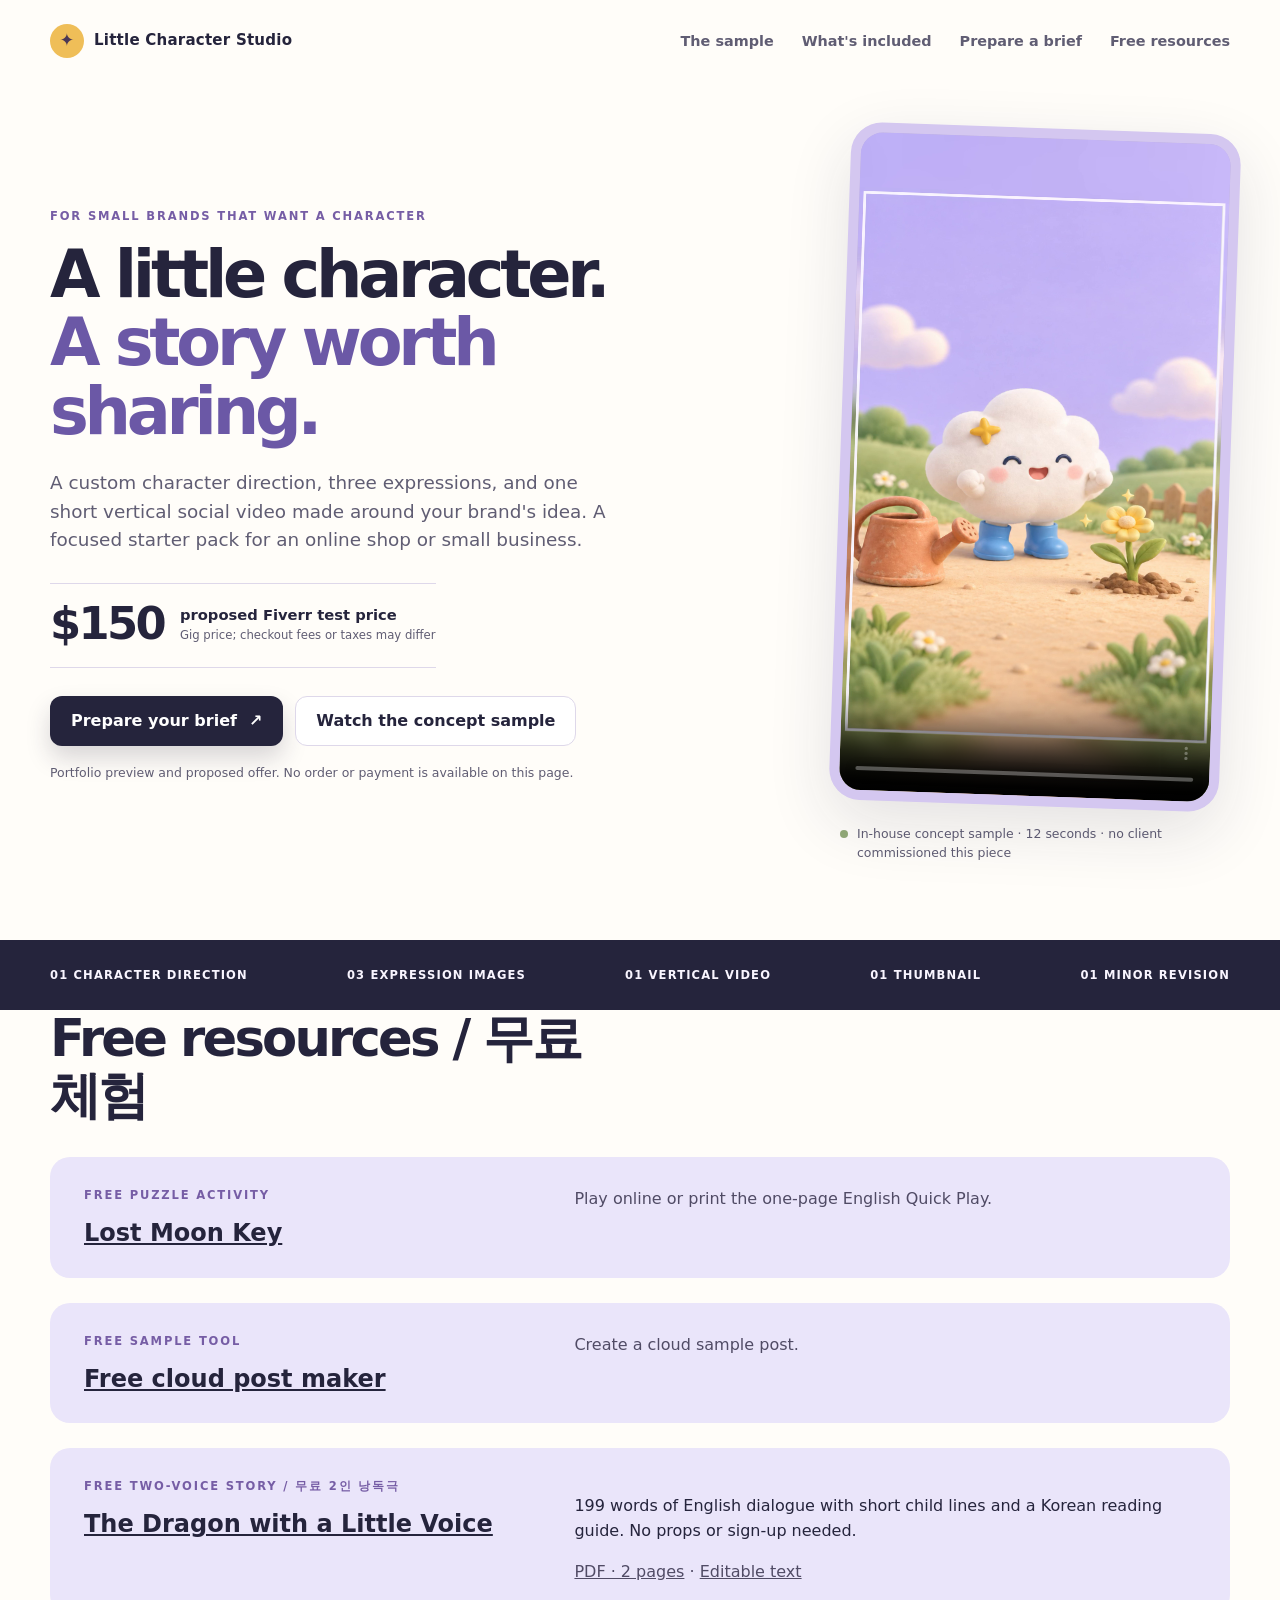
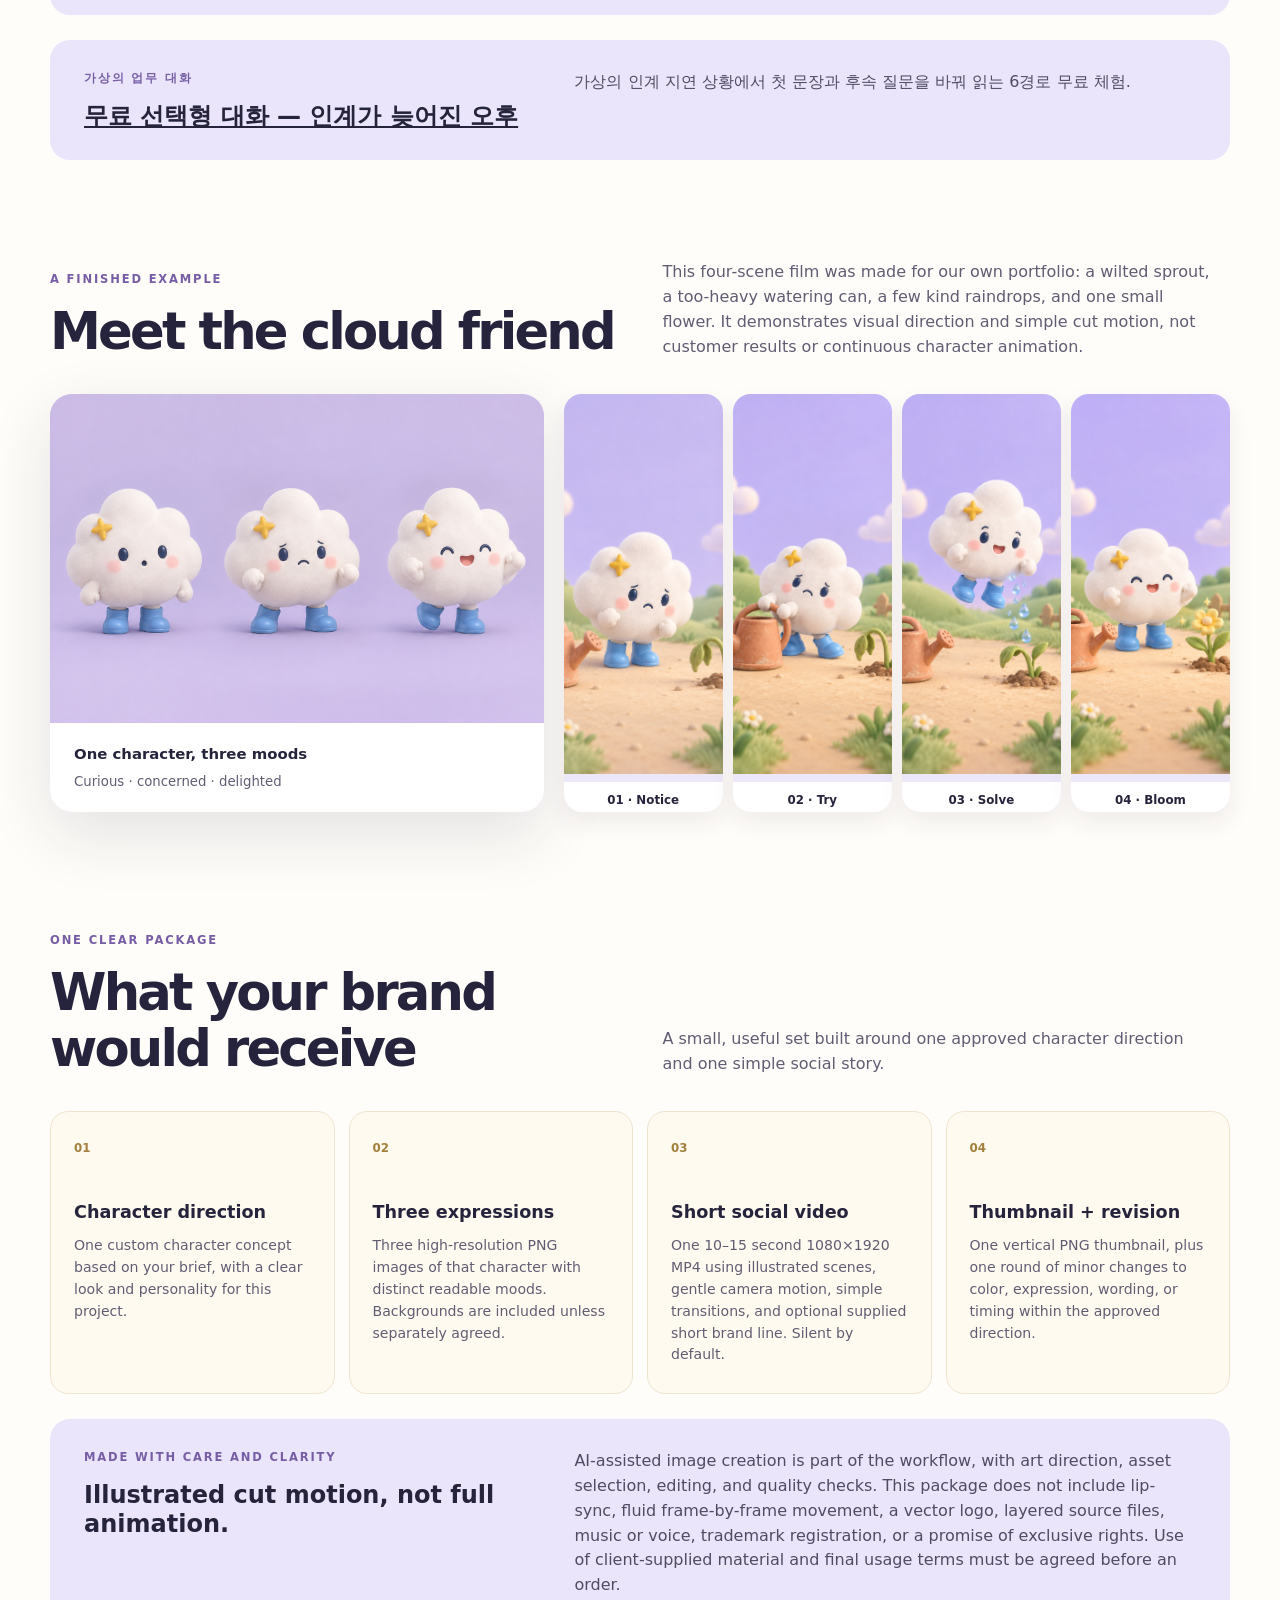
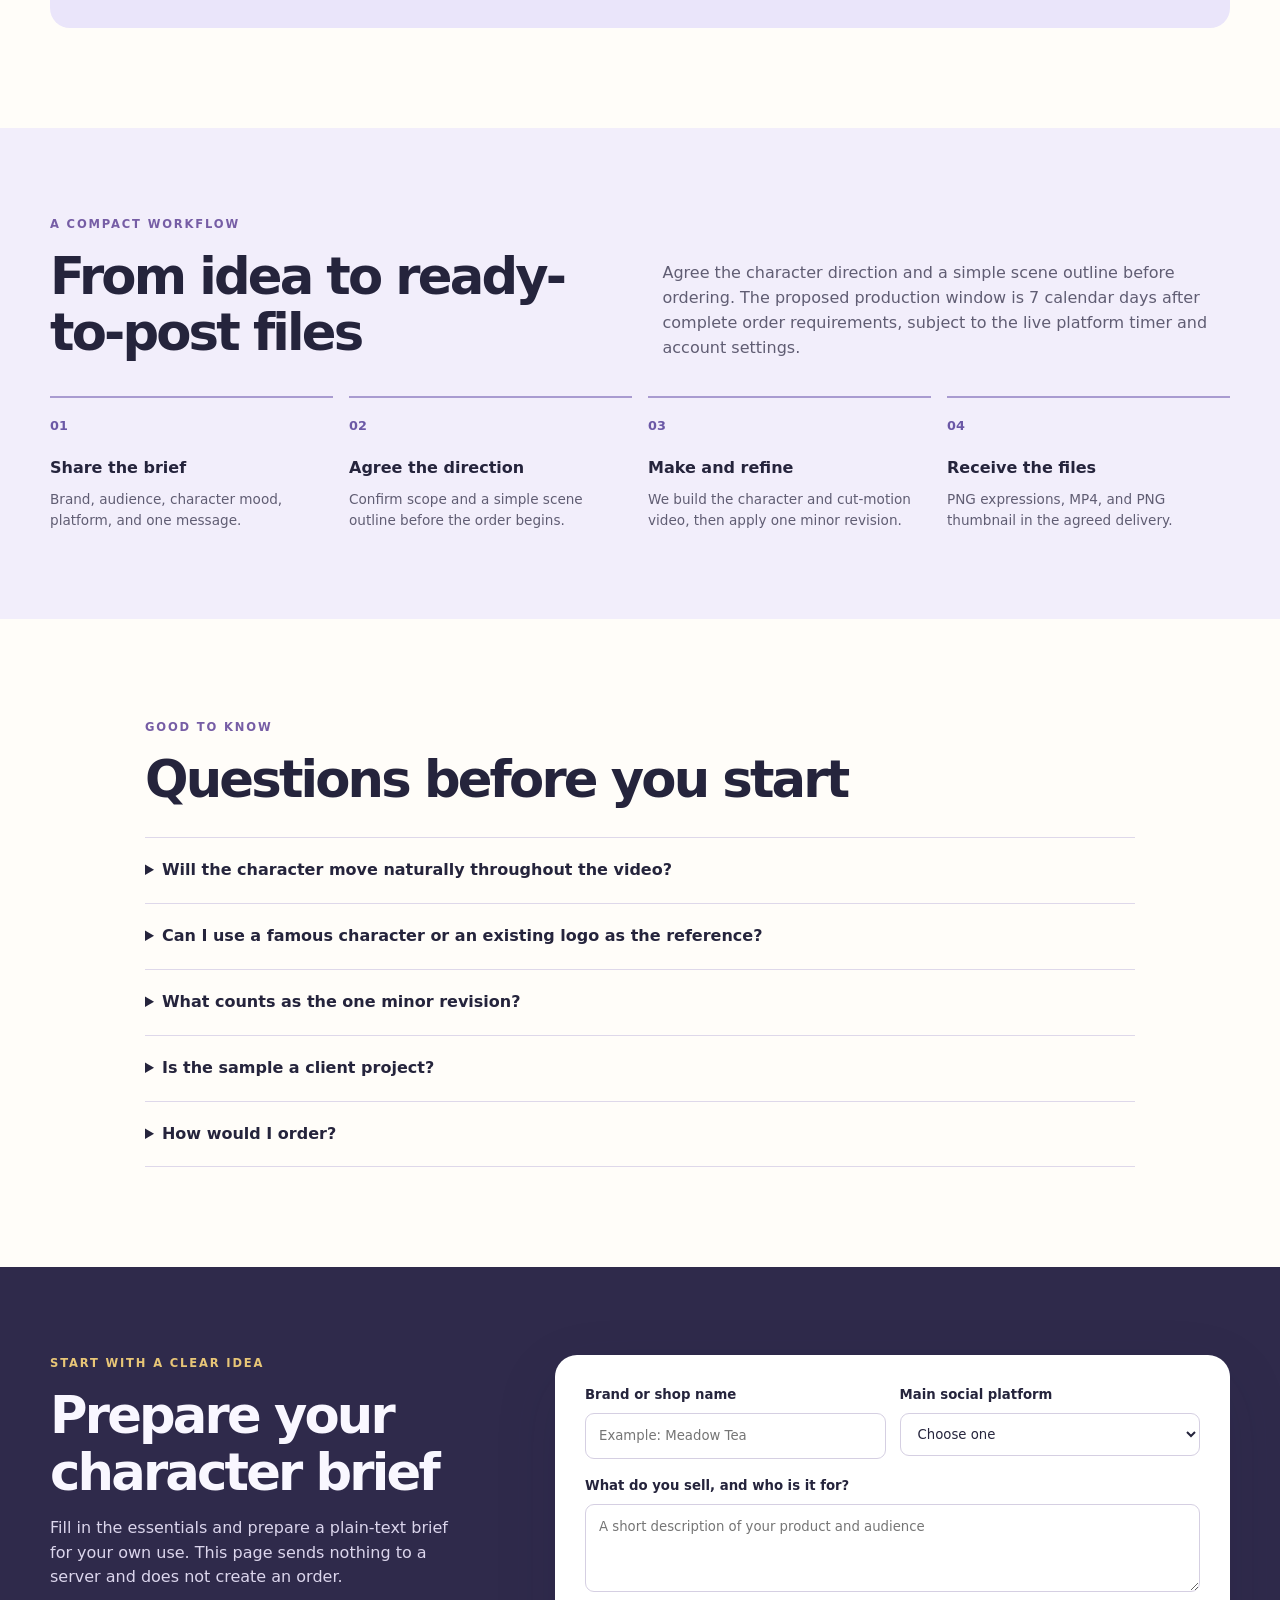
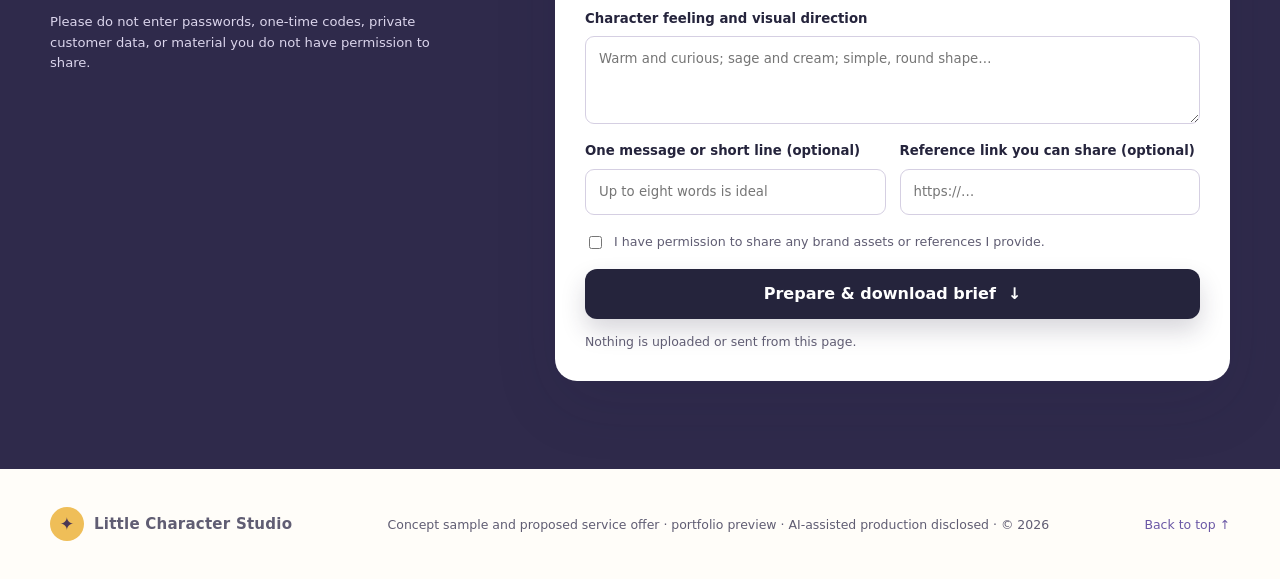
==== index.html @ 72f33f61 "Add web reading view for original two-voice story" ====
<!doctype html>
<html lang="en">
<head>
  <meta charset="utf-8">
  <meta name="viewport" content="width=device-width, initial-scale=1">
  <meta name="description" content="An in-house character concept sample and proposed short social video starter pack for small brands.">
  <title>Character Social Starter · Concept Sample & Portfolio</title>
  <link rel="stylesheet" href="styles.css?v=20260930a">
  <script src="app.js" defer></script>
</head>
<body>
  <header class="site-header">
    <a class="wordmark" href="#top" aria-label="Character Social Starter, back to top"><span class="mark" aria-hidden="true">✦</span> Little Character Studio</a>
    <nav aria-label="Main navigation"><a href="#sample">The sample</a><a href="#package">What's included</a><a href="#brief">Prepare a brief</a><a href="#free-resources">Free resources</a></nav>
  </header>

  <main id="top">
    <section class="hero section-shell" aria-labelledby="hero-title">
      <div class="hero-copy">
        <p class="eyebrow">For small brands that want a character</p>
        <h1 id="hero-title">A little character.<br><em>A story worth sharing.</em></h1>
        <p class="lede">A custom character direction, three expressions, and one short vertical social video made around your brand's idea. A focused starter pack for an online shop or small business.</p>
        <div class="price-line"><span class="price">$150</span><span>proposed Fiverr test price<br><small>Gig price; checkout fees or taxes may differ</small></span></div>
        <div class="hero-actions"><a class="button primary" href="#brief">Prepare your brief <span aria-hidden="true">↗</span></a><a class="button quiet" href="#sample">Watch the concept sample</a></div>
        <p class="draft-note">Portfolio preview and proposed offer. No order or payment is available on this page.</p>
      </div>
      <div class="hero-media">
        <div class="video-frame"><video src="assets/sample.mp4" poster="assets/thumbnail.png" autoplay muted loop playsinline controls aria-label="Twelve-second in-house cloud character concept video"></video></div>
        <p class="media-caption"><span class="caption-dot" aria-hidden="true"></span> In-house concept sample · 12 seconds · no client commissioned this piece</p>
      </div>
    </section>

    <section class="ribbon" aria-label="Service snapshot"><div class="section-shell ribbon-inner"><span>01 character direction</span><span>03 expression images</span><span>01 vertical video</span><span>01 thumbnail</span><span>01 minor revision</span></div></section>

    <section id="free-resources" aria-labelledby="free-resources-title">
      <div class="section-shell"><div class="section-heading"><div><h2 id="free-resources-title">Free resources / 무료 체험</h2></div></div></div>
    <aside class="section-shell" aria-label="Free puzzle activity"><div class="scope-note"><div><p class="eyebrow">Free puzzle activity</p><h3><a href="/little-character-studio/lost-moon-key/">Lost Moon Key</a></h3></div><p>Play online or print the one-page English Quick Play.</p></div></aside>

    <aside class="section-shell" aria-label="Free cloud post maker"><div class="scope-note"><div><p class="eyebrow">Free sample tool</p><h3><a href="post-maker.html">Free cloud post maker</a></h3></div><p>Create a cloud sample post.</p></div></aside>

    <aside class="section-shell" aria-label="Free two-voice story"><div class="scope-note"><div><p class="eyebrow">Free two-voice story / 무료 2인 낭독극</p><h3><a href="two-voice-story/">The Dragon with a Little Voice</a></h3></div><div><p>199 words of English dialogue with short child lines and a Korean reading guide. No props or sign-up needed.</p><p><a href="two-voice-story/two-voice-story.pdf">PDF · 2 pages</a> · <a href="two-voice-story/story.txt">Editable text</a></p></div></div></aside>

    <aside class="section-shell" aria-label="무료 선택형 대화"><div class="scope-note"><div><p class="eyebrow">가상의 업무 대화</p><h3><a href="conversation-first-step/">무료 선택형 대화 — 인계가 늦어진 오후</a></h3></div><p>가상의 인계 지연 상황에서 첫 문장과 후속 질문을 바꿔 읽는 6경로 무료 체험.</p></div></aside>
    </section>

    <section class="section-shell story-section" id="sample" aria-labelledby="sample-title">
      <div class="section-heading"><div><p class="eyebrow">A finished example</p><h2 id="sample-title">Meet the cloud friend</h2></div><p>This four-scene film was made for our own portfolio: a wilted sprout, a too-heavy watering can, a few kind raindrops, and one small flower. It demonstrates visual direction and simple cut motion, not customer results or continuous character animation.</p></div>
      <div class="sample-grid">
        <div class="model-card"><img src="assets/character-reference.png" alt="Three views of the same cloud friend showing curious, worried, and delighted expressions"><div><strong>One character, three moods</strong><span>Curious · concerned · delighted</span></div></div>
        <div class="sequence"><figure><img src="assets/scene-01.png" alt="Cloud notices a wilted sprout"><figcaption>01 · Notice</figcaption></figure><figure><img src="assets/scene-02.png" alt="Cloud struggles to lift a heavy watering can"><figcaption>02 · Try</figcaption></figure><figure><img src="assets/scene-03.png" alt="Cloud lets raindrops fall onto the sprout"><figcaption>03 · Solve</figcaption></figure><figure><img src="assets/scene-04.png" alt="Cloud celebrates a new yellow flower"><figcaption>04 · Bloom</figcaption></figure></div>
      </div>
    </section>

    <section class="section-shell package-section" id="package" aria-labelledby="package-title">
      <div class="section-heading"><div><p class="eyebrow">One clear package</p><h2 id="package-title">What your brand would receive</h2></div><p>A small, useful set built around one approved character direction and one simple social story.</p></div>
      <div class="deliverables">
        <article><span class="item-no">01</span><h3>Character direction</h3><p>One custom character concept based on your brief, with a clear look and personality for this project.</p></article>
        <article><span class="item-no">02</span><h3>Three expressions</h3><p>Three high-resolution PNG images of that character with distinct readable moods. Backgrounds are included unless separately agreed.</p></article>
        <article><span class="item-no">03</span><h3>Short social video</h3><p>One 10–15 second 1080×1920 MP4 using illustrated scenes, gentle camera motion, simple transitions, and optional supplied short brand line. Silent by default.</p></article>
        <article><span class="item-no">04</span><h3>Thumbnail + revision</h3><p>One vertical PNG thumbnail, plus one round of minor changes to color, expression, wording, or timing within the approved direction.</p></article>
      </div>
      <div class="scope-note"><div><p class="eyebrow">Made with care and clarity</p><h3>Illustrated cut motion, not full animation.</h3></div><p>AI-assisted image creation is part of the workflow, with art direction, asset selection, editing, and quality checks. This package does not include lip-sync, fluid frame-by-frame movement, a vector logo, layered source files, music or voice, trademark registration, or a promise of exclusive rights. Use of client-supplied material and final usage terms must be agreed before an order.</p></div>
    </section>

    <section class="process-band"><div class="section-shell"><div class="section-heading"><div><p class="eyebrow">A compact workflow</p><h2>From idea to ready-to-post files</h2></div><p>Agree the character direction and a simple scene outline before ordering. The proposed production window is 7 calendar days after complete order requirements, subject to the live platform timer and account settings.</p></div><ol class="steps"><li><span>01</span><strong>Share the brief</strong><p>Brand, audience, character mood, platform, and one message.</p></li><li><span>02</span><strong>Agree the direction</strong><p>Confirm scope and a simple scene outline before the order begins.</p></li><li><span>03</span><strong>Make and refine</strong><p>We build the character and cut-motion video, then apply one minor revision.</p></li><li><span>04</span><strong>Receive the files</strong><p>PNG expressions, MP4, and PNG thumbnail in the agreed delivery.</p></li></ol></div></section>

    <section class="section-shell faq-section" aria-labelledby="faq-title"><p class="eyebrow">Good to know</p><h2 id="faq-title">Questions before you start</h2><div class="faq-list">
      <details><summary>Will the character move naturally throughout the video?</summary><p>No. This offer uses distinct illustrated scenes with subtle zoom, transitions, and small effects. The cloud sample shows the expected style of motion.</p></details>
      <details><summary>Can I use a famous character or an existing logo as the reference?</summary><p>Please share only material you have permission to use. A mood reference can guide tone, but this package does not copy an existing character or guarantee legal originality or trademark clearance.</p></details>
      <details><summary>What counts as the one minor revision?</summary><p>A modest color, expression, short supplied wording, or timing change within the approved character and scene direction. A new character, new concept, or added scenes needs a separate scope and price.</p></details>
      <details><summary>Is the sample a client project?</summary><p>No. The cloud friend is an in-house concept sample. There are no customer reviews, measured campaign results, or prior orders represented here.</p></details>
      <details><summary>How would I order?</summary><p>This portfolio has no checkout. Prepare a brief below for your own use. If a Fiverr Gig is later published and approved, the final listing, platform requirements, and order timer will govern.</p></details>
    </div></section>

    <section class="brief-band" id="brief" aria-labelledby="brief-title"><div class="section-shell brief-layout"><div><p class="eyebrow">Start with a clear idea</p><h2 id="brief-title">Prepare your character brief</h2><p>Fill in the essentials and prepare a plain-text brief for your own use. This page sends nothing to a server and does not create an order.</p><p class="privacy-note">Please do not enter passwords, one-time codes, private customer data, or material you do not have permission to share.</p></div><form id="brief-form"><div class="form-row"><label>Brand or shop name<input name="brand" autocomplete="organization" required maxlength="80" placeholder="Example: Meadow Tea"></label><label>Main social platform<select name="platform" required><option value="">Choose one</option><option>Instagram Reels</option><option>TikTok</option><option>YouTube Shorts</option><option>Other vertical platform</option></select></label></div><label>What do you sell, and who is it for?<textarea name="offer" required maxlength="500" rows="3" placeholder="A short description of your product and audience"></textarea></label><label>Character feeling and visual direction<textarea name="direction" required maxlength="500" rows="3" placeholder="Warm and curious; sage and cream; simple, round shape…"></textarea></label><div class="form-row"><label>One message or short line (optional)<input name="message" maxlength="80" placeholder="Up to eight words is ideal"></label><label>Reference link you can share (optional)<input name="reference" type="url" placeholder="https://…"></label></div><label class="check"><input name="rights" type="checkbox" required><span>I have permission to share any brand assets or references I provide.</span></label><button type="submit" class="button primary">Prepare &amp; download brief <span aria-hidden="true">↓</span></button><p id="form-status" role="status" aria-live="polite">Nothing is uploaded or sent from this page.</p><div id="brief-preview" hidden><label for="brief-text">Your brief is ready. You can also select and copy it here:</label><textarea id="brief-text" readonly rows="12"></textarea></div></form></div></section>
  </main>

  <footer class="section-shell"><div class="wordmark"><span class="mark" aria-hidden="true">✦</span> Little Character Studio</div><p>Concept sample and proposed service offer · portfolio preview · AI-assisted production disclosed · © 2026</p><a href="#top">Back to top ↑</a></footer>
</body>
</html>
---- styles.css ----
:root{--ink:#25243c;--muted:#605d73;--purple:#6b58a6;--lavender:#eae5fa;--cream:#fffaf0;--paper:#fffdf9;--gold:#efbe58;--line:#ded8ea;--shadow:0 22px 65px rgba(36,29,68,.12)}
*{box-sizing:border-box}html{scroll-behavior:smooth}body{margin:0;background:var(--paper);color:var(--ink);font-family:Inter,"Segoe UI",system-ui,sans-serif;line-height:1.55}img,video{max-width:100%}a{color:inherit}button,input,select,textarea{font:inherit}button{cursor:pointer}.section-shell{width:min(1180px,calc(100% - 48px));margin-inline:auto}.site-header{width:min(1180px,calc(100% - 48px));margin:auto;min-height:82px;display:flex;align-items:center;justify-content:space-between;gap:24px}.wordmark{display:inline-flex;align-items:center;gap:10px;font-size:.94rem;font-weight:800;letter-spacing:.015em;text-decoration:none;white-space:nowrap}.mark{display:inline-grid;place-items:center;width:34px;height:34px;background:var(--gold);border-radius:50%;font-size:1.1rem;color:#4a3755}.site-header nav{display:flex;gap:28px;align-items:center}.site-header nav a{text-decoration:none;color:var(--muted);font-weight:600;font-size:.9rem}.site-header nav a:hover,.site-header nav a:focus-visible{color:var(--purple);text-decoration:underline}.hero{display:grid;grid-template-columns:1.08fr .92fr;gap:clamp(28px,6vw,86px);align-items:center;padding-top:46px;padding-bottom:78px}.eyebrow{text-transform:uppercase;letter-spacing:.16em;color:#765da5;font-size:.72rem;font-weight:900;margin:0 0 14px}.hero h1{font-size:clamp(2.8rem,5.1vw,5.3rem);line-height:1.05;letter-spacing:-.065em;margin:0 0 24px;max-width:680px}.hero h1 em{font-style:normal;color:var(--purple)}.lede{font-size:1.15rem;color:var(--muted);max-width:570px;margin:0 0 28px}.price-line{display:flex;align-items:center;gap:16px;padding:18px 0 20px;border-block:1px solid var(--line);width:max-content;max-width:100%;font-size:.92rem;font-weight:700;line-height:1.3}.price{font-size:2.8rem;line-height:1;letter-spacing:-.06em;font-weight:850}.price-line small{font-size:.73rem;color:var(--muted);font-weight:500}.hero-actions{display:flex;flex-wrap:wrap;gap:12px;margin-top:28px}.button{display:inline-flex;align-items:center;justify-content:center;gap:12px;min-height:50px;padding:12px 20px;border-radius:12px;font-weight:800;text-decoration:none;border:1px solid transparent}.button.primary{background:var(--ink);color:white;box-shadow:0 12px 24px rgba(37,36,60,.18)}.button.primary:hover,.button.primary:focus-visible{background:#443b73}.button.quiet{border-color:var(--line);background:white;color:var(--ink)}.button.quiet:hover,.button.quiet:focus-visible{background:var(--lavender)}.draft-note{font-size:.78rem;color:var(--muted);margin:17px 0 0}.hero-media{min-width:0}.video-frame{width:min(100%,390px);margin-left:auto;padding:10px;border-radius:31px;background:#d4c7f0;box-shadow:var(--shadow);transform:rotate(2deg)}.video-frame video{display:block;width:100%;aspect-ratio:9/16;object-fit:contain;border-radius:22px;background:#bfb2df}.media-caption{width:min(100%,390px);margin:18px 0 0 auto;color:var(--muted);font-size:.78rem;display:flex;gap:9px;align-items:flex-start}.caption-dot{width:8px;height:8px;flex:none;border-radius:50%;background:#93aa78;margin-top:6px}.ribbon{background:var(--ink);color:#f9f5ff}.ribbon-inner{min-height:70px;display:flex;align-items:center;justify-content:space-between;gap:16px;flex-wrap:wrap}.ribbon-inner span{font-size:.72rem;font-weight:800;letter-spacing:.1em;text-transform:uppercase}.story-section,.package-section,.faq-section{padding-block:100px}.section-heading{display:grid;grid-template-columns:1fr 1fr;gap:45px;align-items:end;margin-bottom:34px}.section-heading h2,.faq-section h2,.brief-band h2{font-size:clamp(2rem,4vw,3.5rem);line-height:1.1;letter-spacing:-.055em;margin:0}.section-heading>p{color:var(--muted);font-size:1rem;max-width:550px;margin:0}.sample-grid{display:grid;grid-template-columns:1fr 1.35fr;gap:20px}.model-card{border-radius:22px;background:#e9e1f8;overflow:hidden;display:flex;flex-direction:column;box-shadow:var(--shadow)}.model-card img{width:100%;height:100%;min-height:270px;object-fit:contain}.model-card>div{padding:20px 24px;background:white;display:flex;justify-content:space-between;flex-wrap:wrap;gap:6px}.model-card strong{font-size:.93rem}.model-card span{color:var(--muted);font-size:.83rem}.sequence{display:grid;grid-template-columns:repeat(4,minmax(0,1fr));gap:10px}.sequence figure{margin:0;background:#ede7fa;border-radius:18px;overflow:hidden;box-shadow:0 10px 24px rgba(36,29,68,.08)}.sequence img{width:100%;height:calc(100% - 38px);min-height:265px;object-fit:cover}.sequence figcaption{height:38px;background:white;text-align:center;font-size:.74rem;font-weight:800;padding:9px 2px}.package-section{padding-top:20px}.deliverables{display:grid;grid-template-columns:repeat(4,minmax(0,1fr));gap:14px}.deliverables article{background:var(--cream);border:1px solid #eee4cf;border-radius:18px;padding:27px 23px;min-height:245px}.item-no{display:block;font-size:.74rem;font-weight:900;color:#a3803d;margin-bottom:42px}.deliverables h3{font-size:1.1rem;margin:0 0 9px}.deliverables p{color:var(--muted);font-size:.88rem;margin:0}.scope-note{display:grid;grid-template-columns:1fr 1.35fr;gap:30px;margin-top:25px;background:#eae5fa;border-radius:20px;padding:30px 34px}.scope-note h3{font-size:1.5rem;line-height:1.2;margin:0}.scope-note p:last-child{color:#504b65;margin:0}.process-band{background:#f2eefb;padding-block:88px}.steps{list-style:none;display:grid;grid-template-columns:repeat(4,1fr);gap:16px;padding:0;margin:36px 0 0}.steps li{border-top:2px solid #a99bd0;padding-top:18px}.steps li span{display:block;color:var(--purple);font-size:.8rem;font-weight:900;margin-bottom:20px}.steps li strong{display:block;font-size:1rem}.steps li p{color:var(--muted);font-size:.85rem;margin:8px 0 0}.faq-section{max-width:990px}.faq-list{border-top:1px solid var(--line);margin-top:30px}.faq-list details{border-bottom:1px solid var(--line);padding:20px 0}.faq-list summary{cursor:pointer;font-size:1rem;font-weight:750;padding-right:28px}.faq-list details p{max-width:780px;color:var(--muted);margin:12px 0 0}.brief-band{background:#2f2a4b;color:#f9f7ff;padding-block:88px}.brief-layout{display:grid;grid-template-columns:.8fr 1.2fr;gap:55px}.brief-layout>div>p:not(.eyebrow){color:#dbd5ec;max-width:420px}.brief-layout .eyebrow{color:#e8c677}.privacy-note{font-size:.82rem;margin-top:22px}.brief-layout form{background:white;color:var(--ink);padding:30px;border-radius:22px;box-shadow:var(--shadow)}.brief-layout label{display:block;font-size:.83rem;font-weight:750;margin-bottom:17px}.brief-layout input:not([type=checkbox]),.brief-layout select,.brief-layout textarea{display:block;margin-top:7px;width:100%;padding:12px 13px;border:1px solid #d5cfe2;border-radius:9px;background:#fff;color:var(--ink);font-weight:400;outline:0}.brief-layout input:focus-visible,.brief-layout select:focus-visible,.brief-layout textarea:focus-visible{border-color:var(--purple);box-shadow:0 0 0 3px #ded6f4}.form-row{display:grid;grid-template-columns:1fr 1fr;gap:14px}.brief-layout .check{display:flex;gap:9px;align-items:flex-start;font-size:.79rem;color:var(--muted);font-weight:500}.check input{margin-top:4px;accent-color:var(--purple)}.brief-layout form .button{width:100%;border:0}.brief-layout #form-status{font-size:.78rem;color:var(--muted);margin:13px 0 0}footer.section-shell{min-height:110px;display:flex;justify-content:space-between;align-items:center;gap:18px;font-size:.78rem;color:var(--muted)}footer a{color:var(--purple);text-decoration:none;white-space:nowrap}
@media(max-width:940px){.hero{grid-template-columns:1fr 0.85fr;gap:25px}.hero h1{font-size:clamp(2.8rem,5.8vw,4.4rem)}.ribbon-inner{justify-content:center;padding-block:18px}.sample-grid{grid-template-columns:1fr}.model-card img{height:320px}.deliverables{grid-template-columns:repeat(2,minmax(0,1fr))}.brief-layout{grid-template-columns:1fr 1.1fr;gap:24px}}
@media(max-width:680px){.section-shell,.site-header{width:min(100% - 32px,1180px)}.site-header{min-height:68px;align-items:flex-start;padding-top:16px;flex-direction:column;gap:8px;padding-bottom:13px}.site-header nav{gap:18px;flex-wrap:wrap}.site-header nav a{font-size:.76rem}.hero{grid-template-columns:1fr;padding-top:30px;padding-bottom:58px}.hero h1{font-size:clamp(2.7rem,11vw,4rem)}.lede{font-size:1rem}.hero-media{max-width:390px;margin:auto}.video-frame{transform:none}.ribbon-inner{justify-content:flex-start;column-gap:23px}.ribbon-inner span{font-size:.66rem}.story-section,.package-section,.faq-section{padding-block:65px}.package-section{padding-top:5px}.section-heading{grid-template-columns:1fr;gap:12px}.section-heading h2,.faq-section h2,.brief-band h2{font-size:2.25rem}.sequence{gap:6px}.sequence img{min-height:200px}.sequence figcaption{font-size:.65rem}.deliverables{gap:9px}.deliverables article{padding:20px 16px;min-height:230px}.item-no{margin-bottom:26px}.scope-note{grid-template-columns:1fr;padding:24px;gap:12px}.steps{grid-template-columns:repeat(2,1fr);row-gap:24px}.brief-layout{grid-template-columns:1fr}.brief-layout form{padding:20px}.form-row{grid-template-columns:1fr;gap:0}footer.section-shell{padding-block:24px;align-items:flex-start;flex-direction:column;gap:8px}}
@media(max-width:410px){.sequence{grid-template-columns:repeat(2,1fr)}.sequence img{height:210px;min-height:0}.deliverables{grid-template-columns:1fr}.deliverables article{min-height:0}.steps{grid-template-columns:1fr 1fr}}
.hero-copy{min-width:0}.price-line>span{min-width:0}.price{flex-shrink:0}
#brief-preview{margin-top:18px;padding-top:18px;border-top:1px solid var(--line)}#brief-preview[hidden]{display:none}#brief-preview label{margin-bottom:8px}#brief-text{font-family:ui-monospace,SFMono-Regular,Consolas,monospace;font-size:.75rem;line-height:1.45}
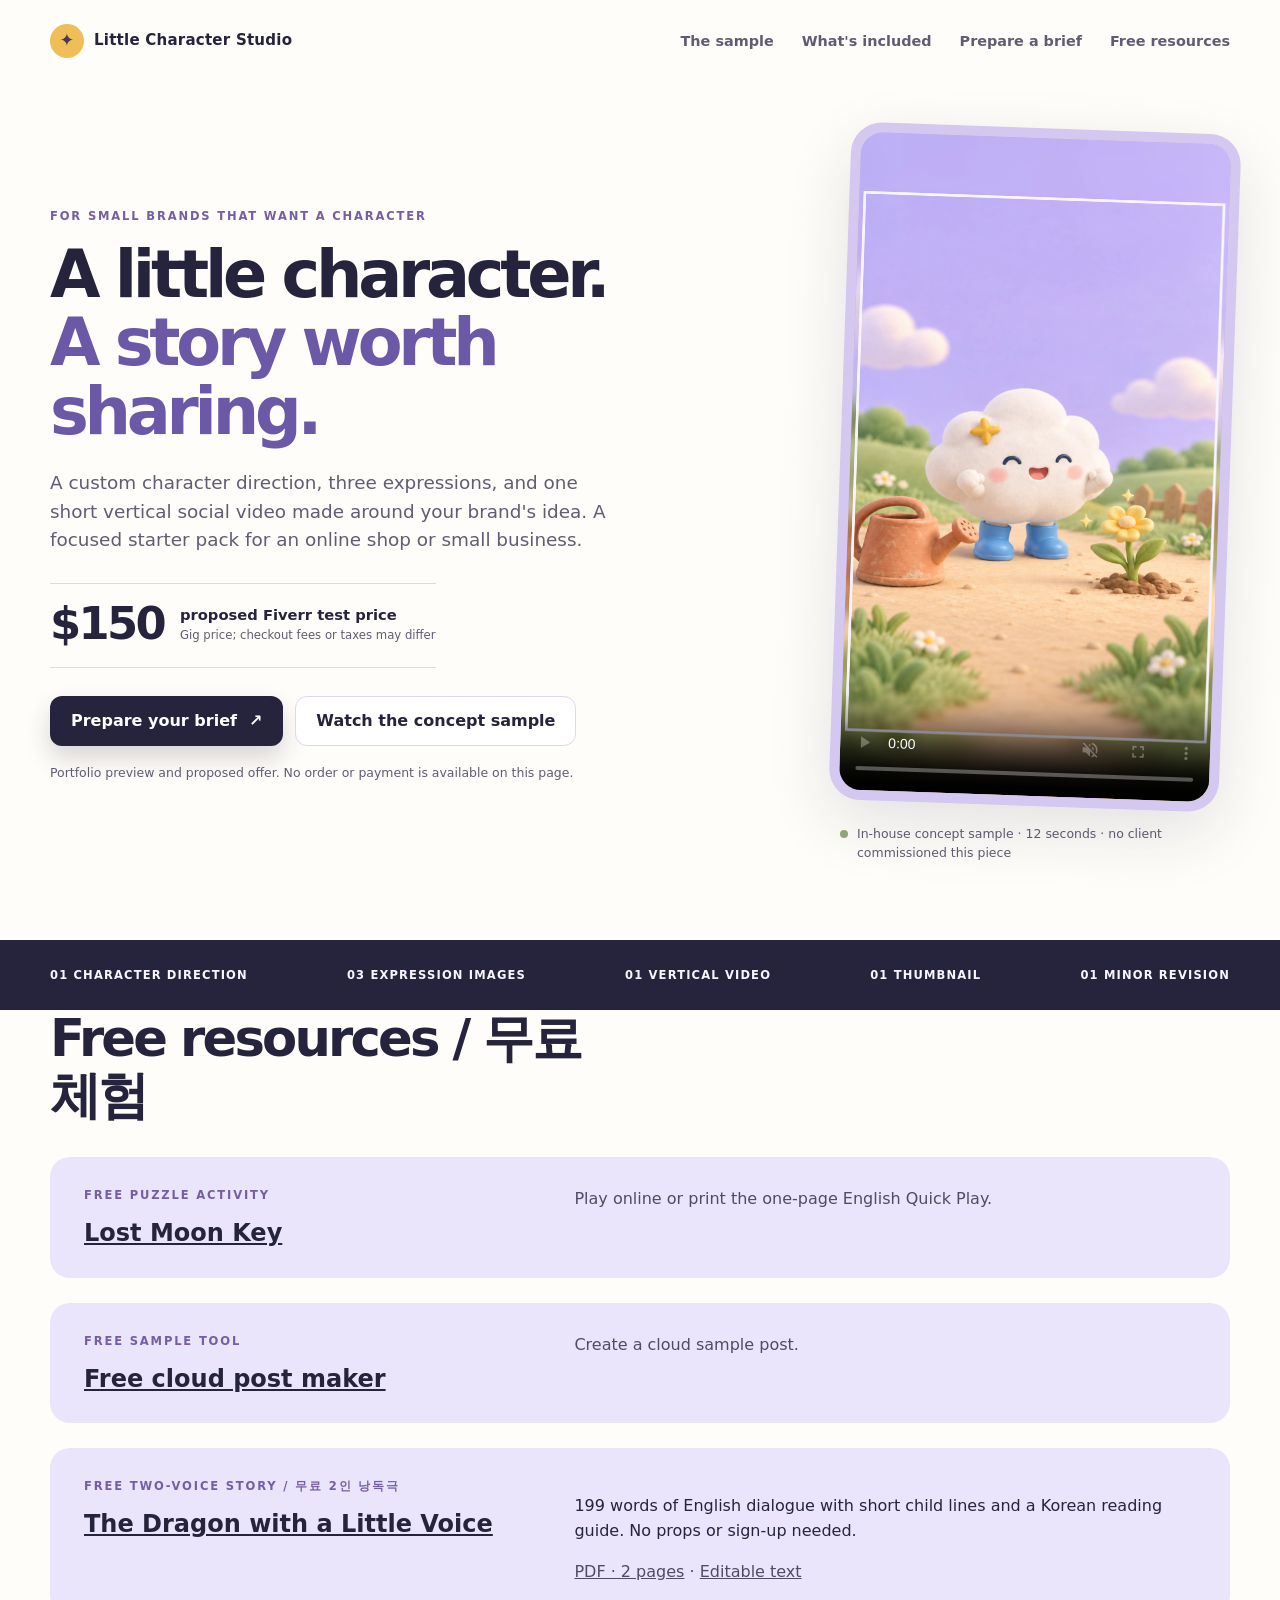
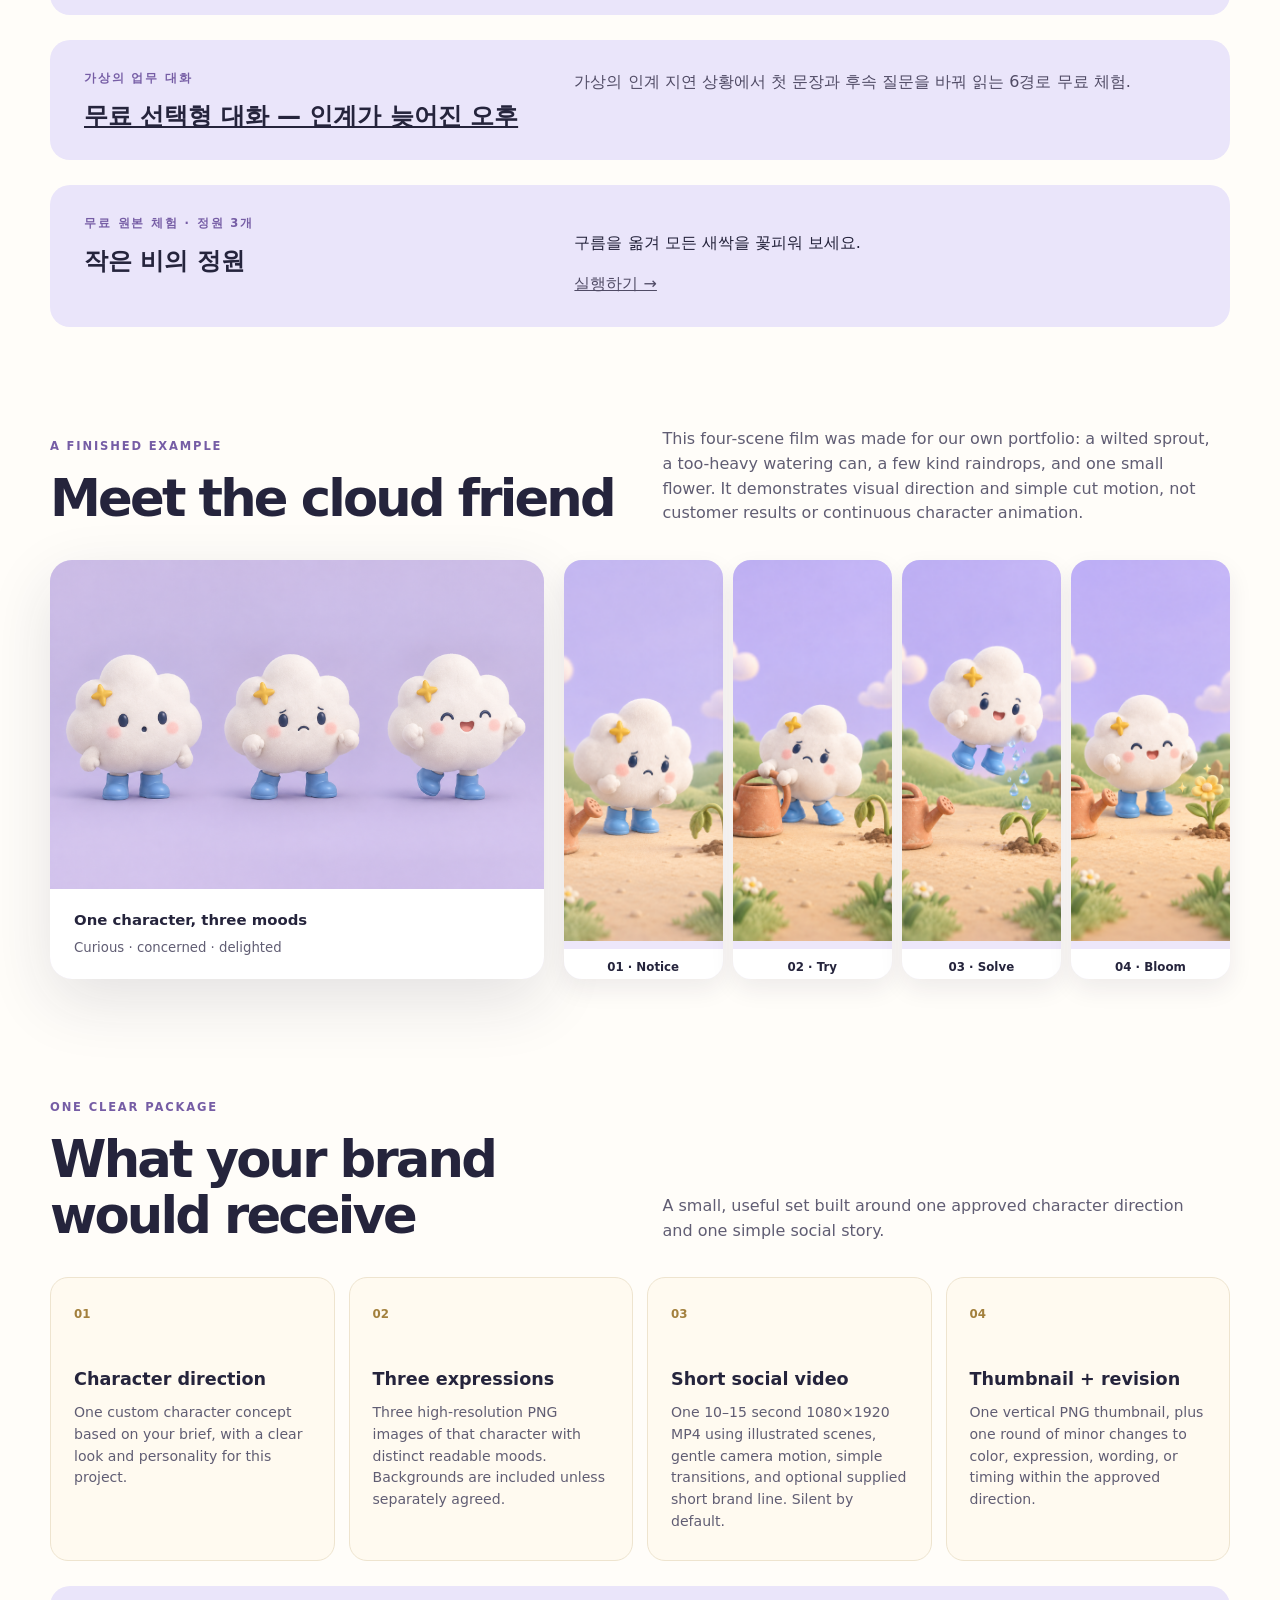
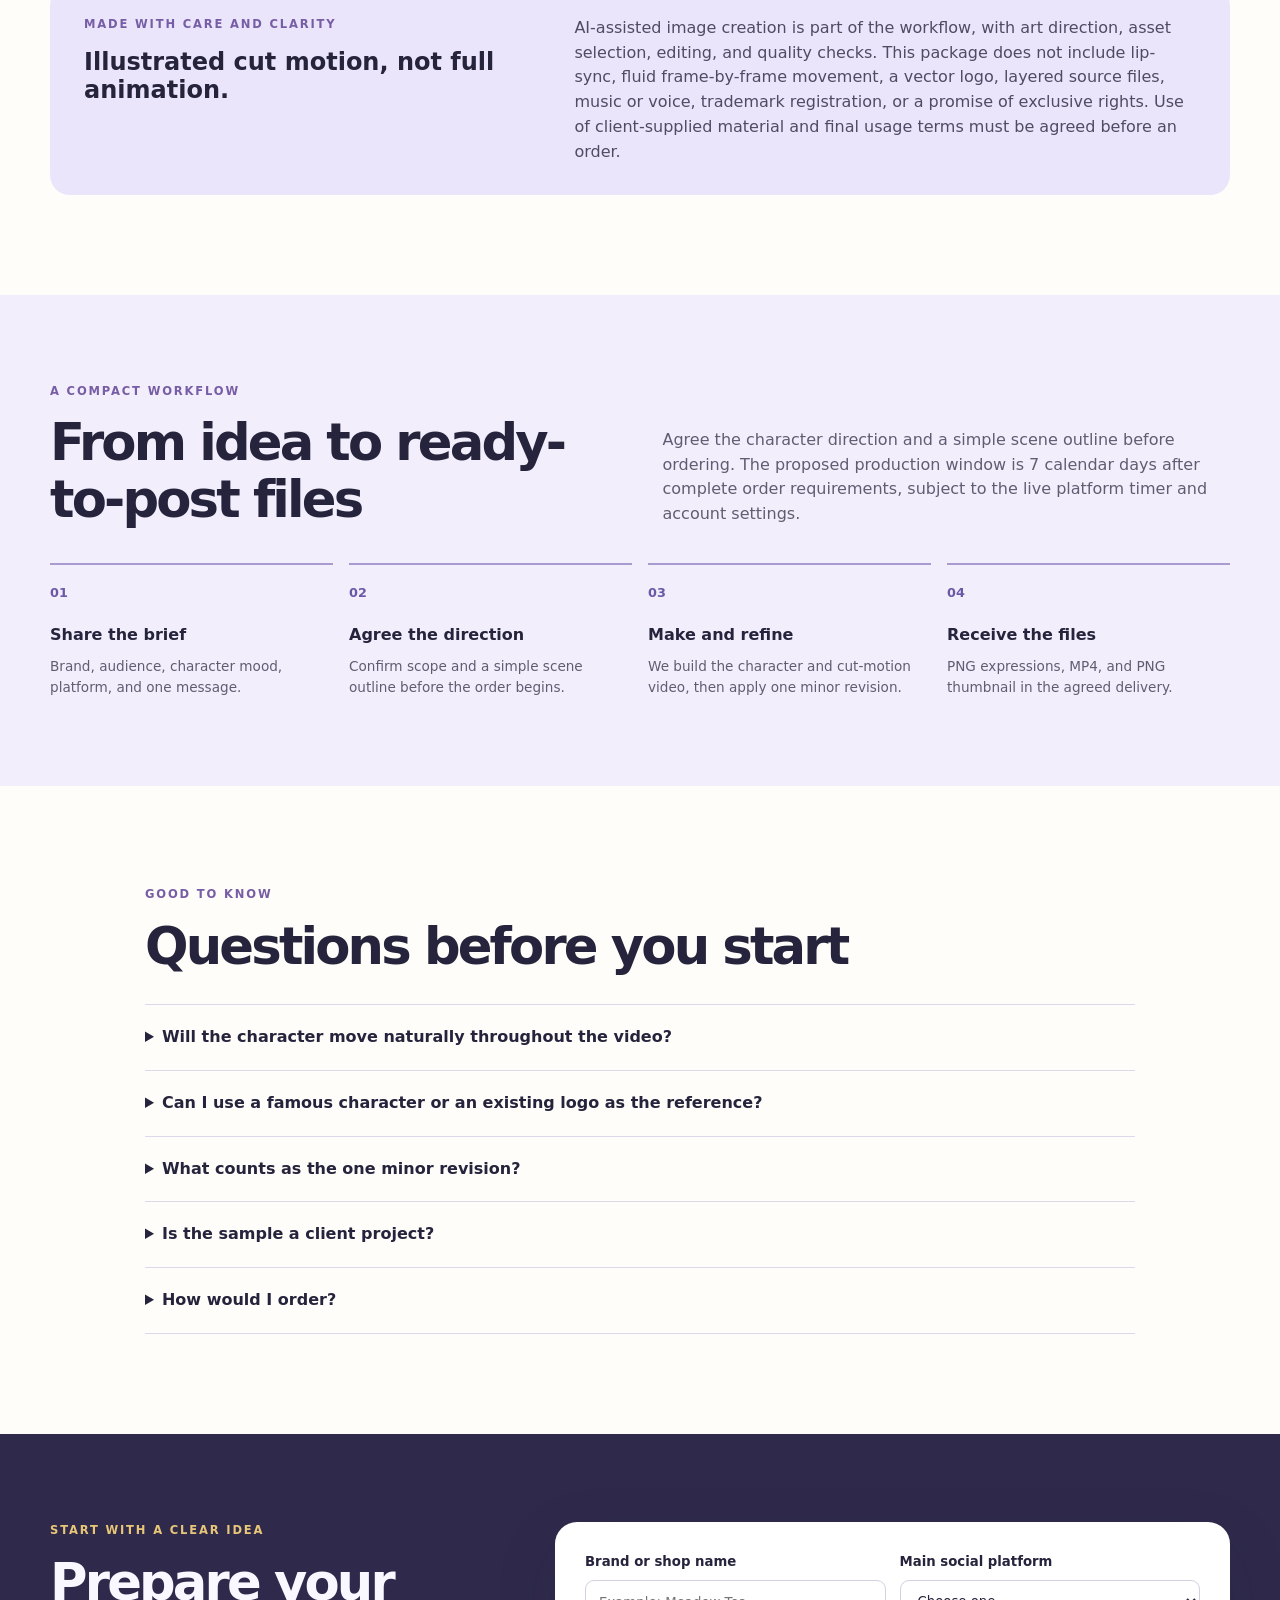
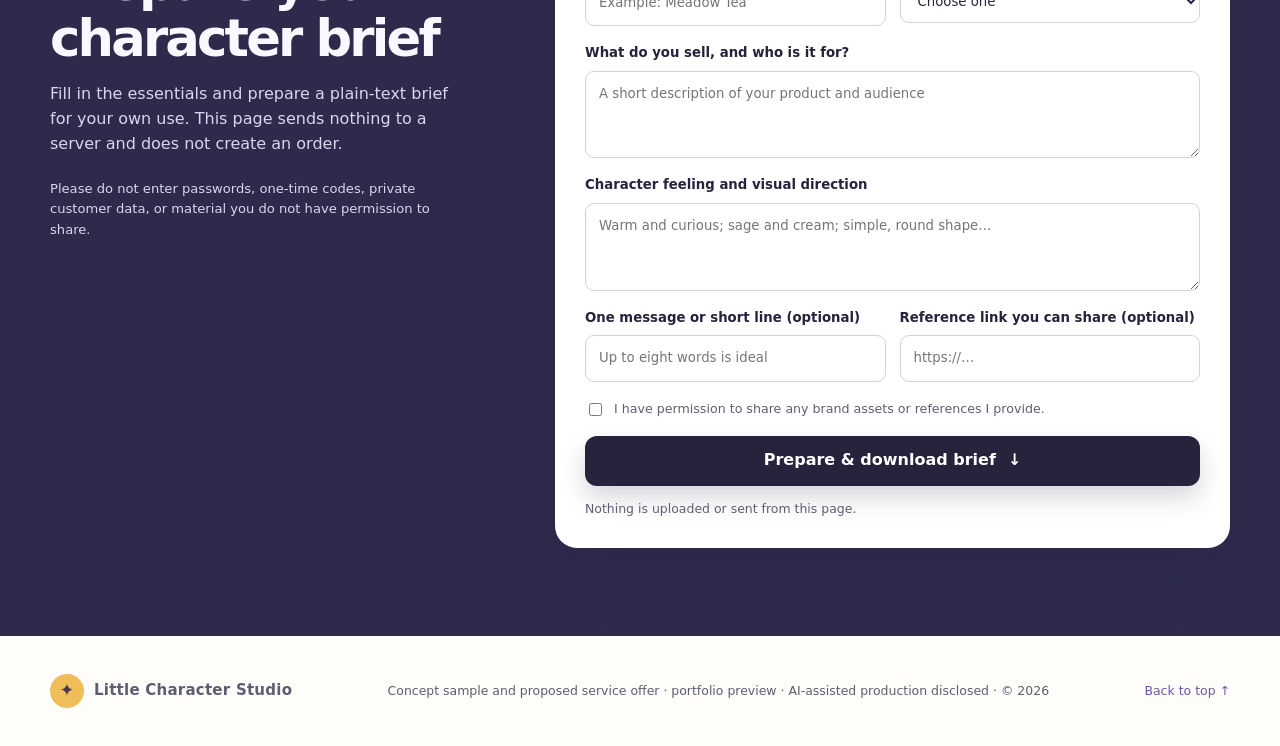
==== commit 93043fa7: "Add free Small Rain Garden puzzle and resource entry" ====
--- a/index.html
+++ b/index.html
@@ -41,6 +41,8 @@
     <aside class="section-shell" aria-label="Free two-voice story"><div class="scope-note"><div><p class="eyebrow">Free two-voice story / 무료 2인 낭독극</p><h3><a href="two-voice-story/">The Dragon with a Little Voice</a></h3></div><div><p>199 words of English dialogue with short child lines and a Korean reading guide. No props or sign-up needed.</p><p><a href="two-voice-story/two-voice-story.pdf">PDF · 2 pages</a> · <a href="two-voice-story/story.txt">Editable text</a></p></div></div></aside>
 
     <aside class="section-shell" aria-label="무료 선택형 대화"><div class="scope-note"><div><p class="eyebrow">가상의 업무 대화</p><h3><a href="conversation-first-step/">무료 선택형 대화 — 인계가 늦어진 오후</a></h3></div><p>가상의 인계 지연 상황에서 첫 문장과 후속 질문을 바꿔 읽는 6경로 무료 체험.</p></div></aside>
+
+    <aside class="section-shell" aria-label="무료 정원 퍼즐"><div class="scope-note"><div><p class="eyebrow">무료 원본 체험 · 정원 3개</p><h3>작은 비의 정원</h3></div><div><p>구름을 옮겨 모든 새싹을 꽃피워 보세요.</p><p><a href="small-rain-garden/">실행하기 →</a></p></div></div></aside>
     </section>
 
     <section class="section-shell story-section" id="sample" aria-labelledby="sample-title">
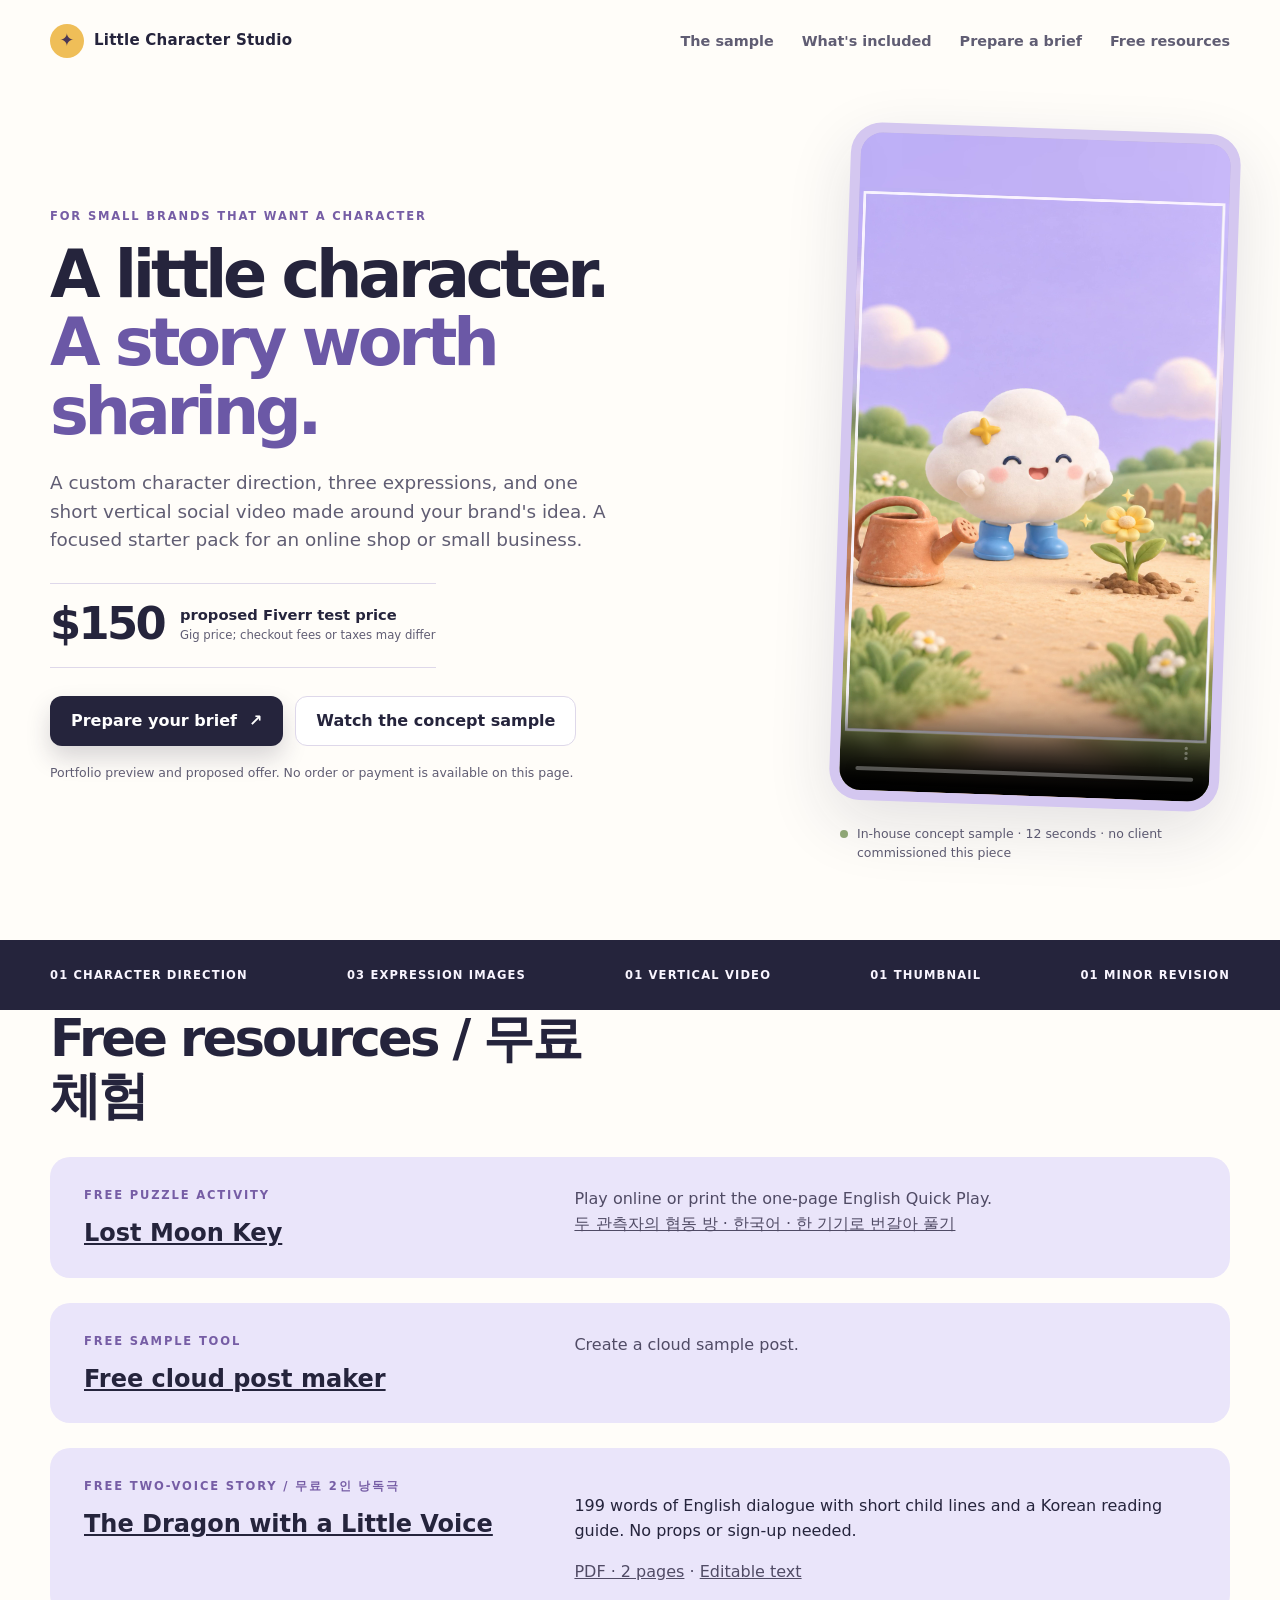
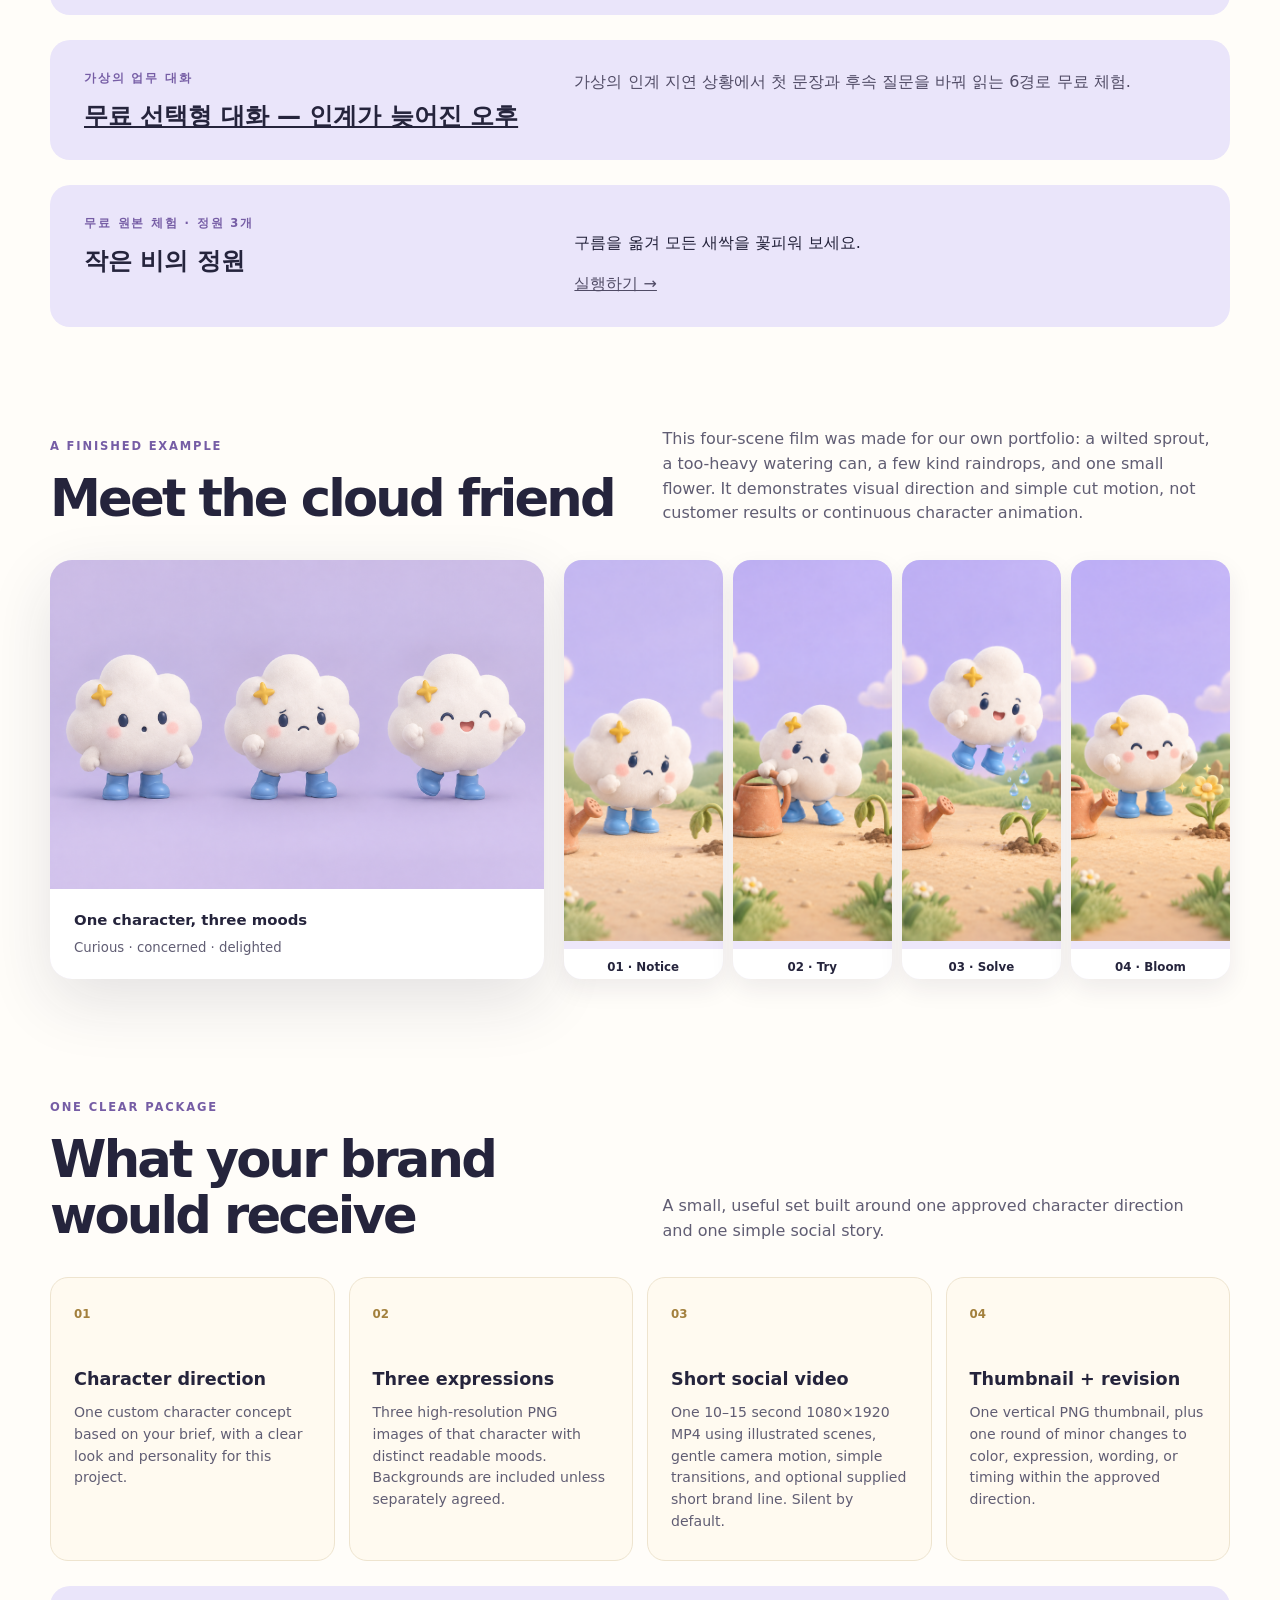
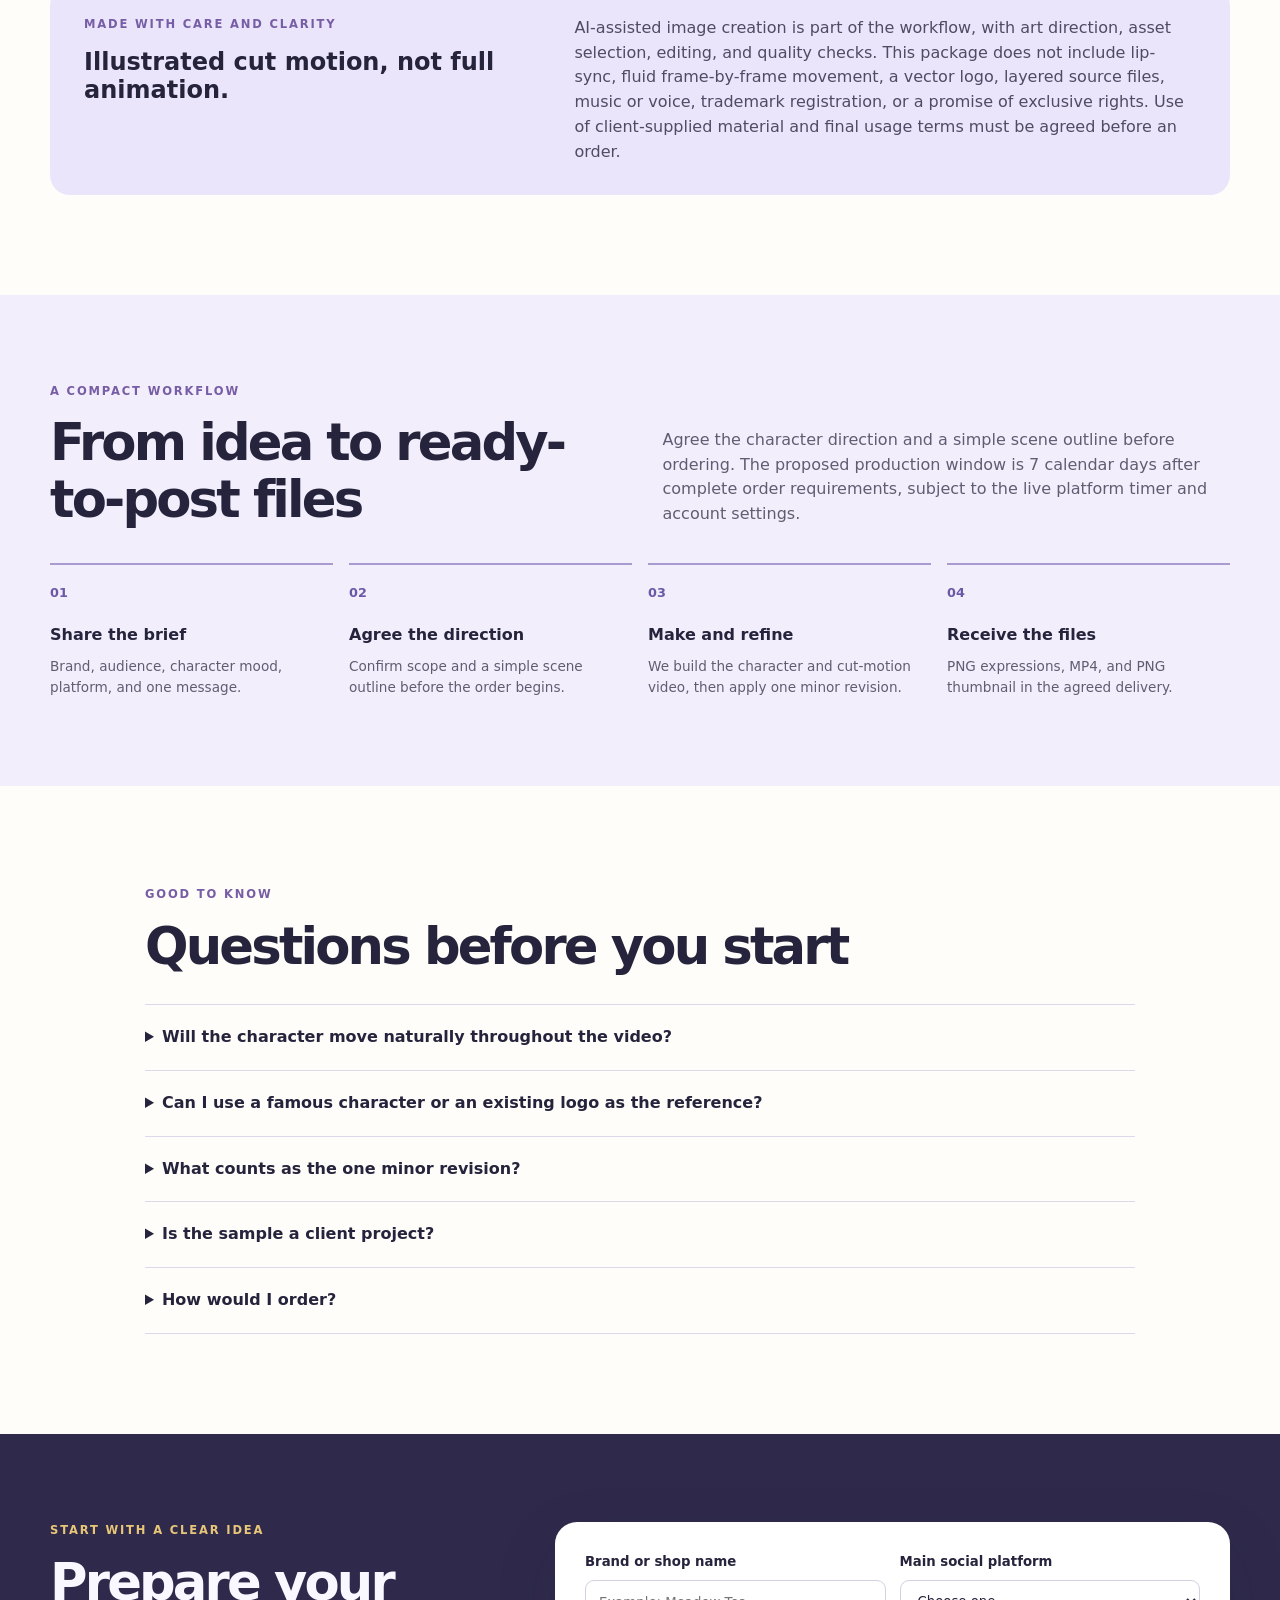
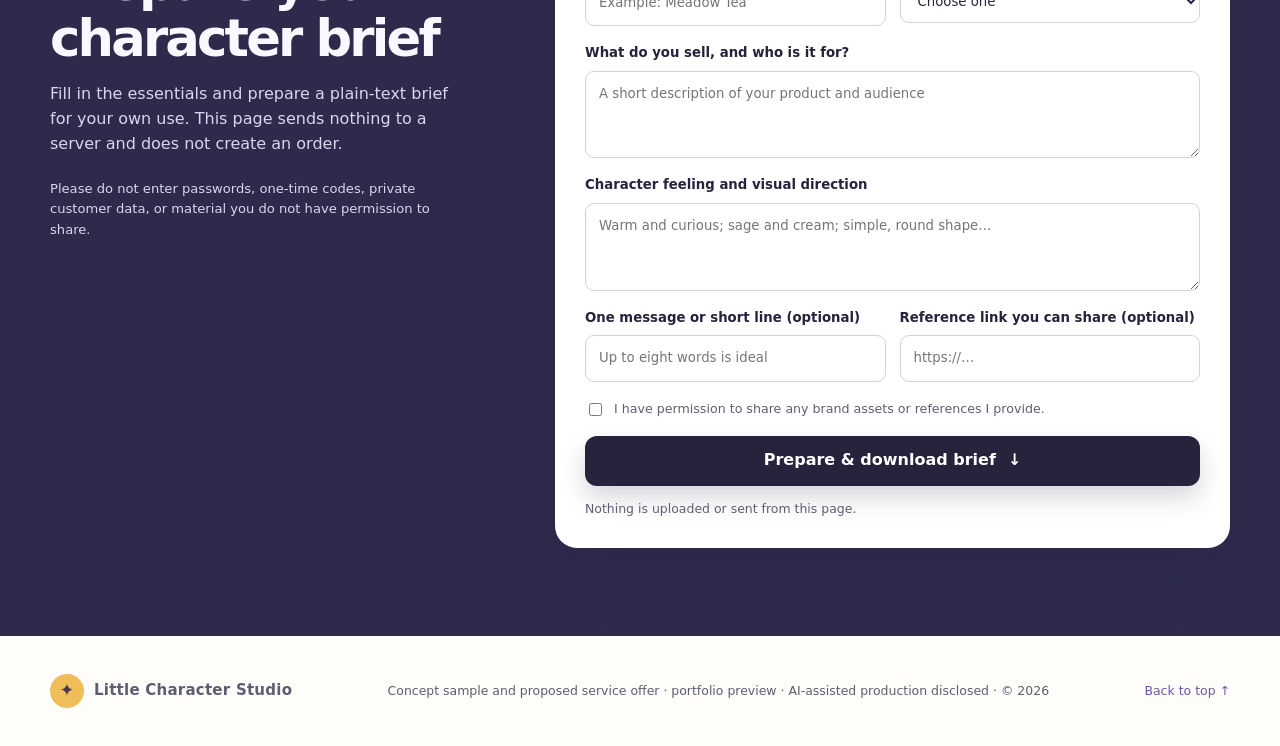
==== commit 03306fda: "Link cooperative moon room from existing home card" ====
--- a/index.html
+++ b/index.html
@@ -34,7 +34,7 @@
 
     <section id="free-resources" aria-labelledby="free-resources-title">
       <div class="section-shell"><div class="section-heading"><div><h2 id="free-resources-title">Free resources / 무료 체험</h2></div></div></div>
-    <aside class="section-shell" aria-label="Free puzzle activity"><div class="scope-note"><div><p class="eyebrow">Free puzzle activity</p><h3><a href="/little-character-studio/lost-moon-key/">Lost Moon Key</a></h3></div><p>Play online or print the one-page English Quick Play.</p></div></aside>
+    <aside class="section-shell" aria-label="Free puzzle activity"><div class="scope-note"><div><p class="eyebrow">Free puzzle activity</p><h3><a href="/little-character-studio/lost-moon-key/">Lost Moon Key</a></h3></div><p>Play online or print the one-page English Quick Play.<br><a href="lost-moon-key/#moon-duo">두 관측자의 협동 방 · 한국어 · 한 기기로 번갈아 풀기</a></p></div></aside>
 
     <aside class="section-shell" aria-label="Free cloud post maker"><div class="scope-note"><div><p class="eyebrow">Free sample tool</p><h3><a href="post-maker.html">Free cloud post maker</a></h3></div><p>Create a cloud sample post.</p></div></aside>
 
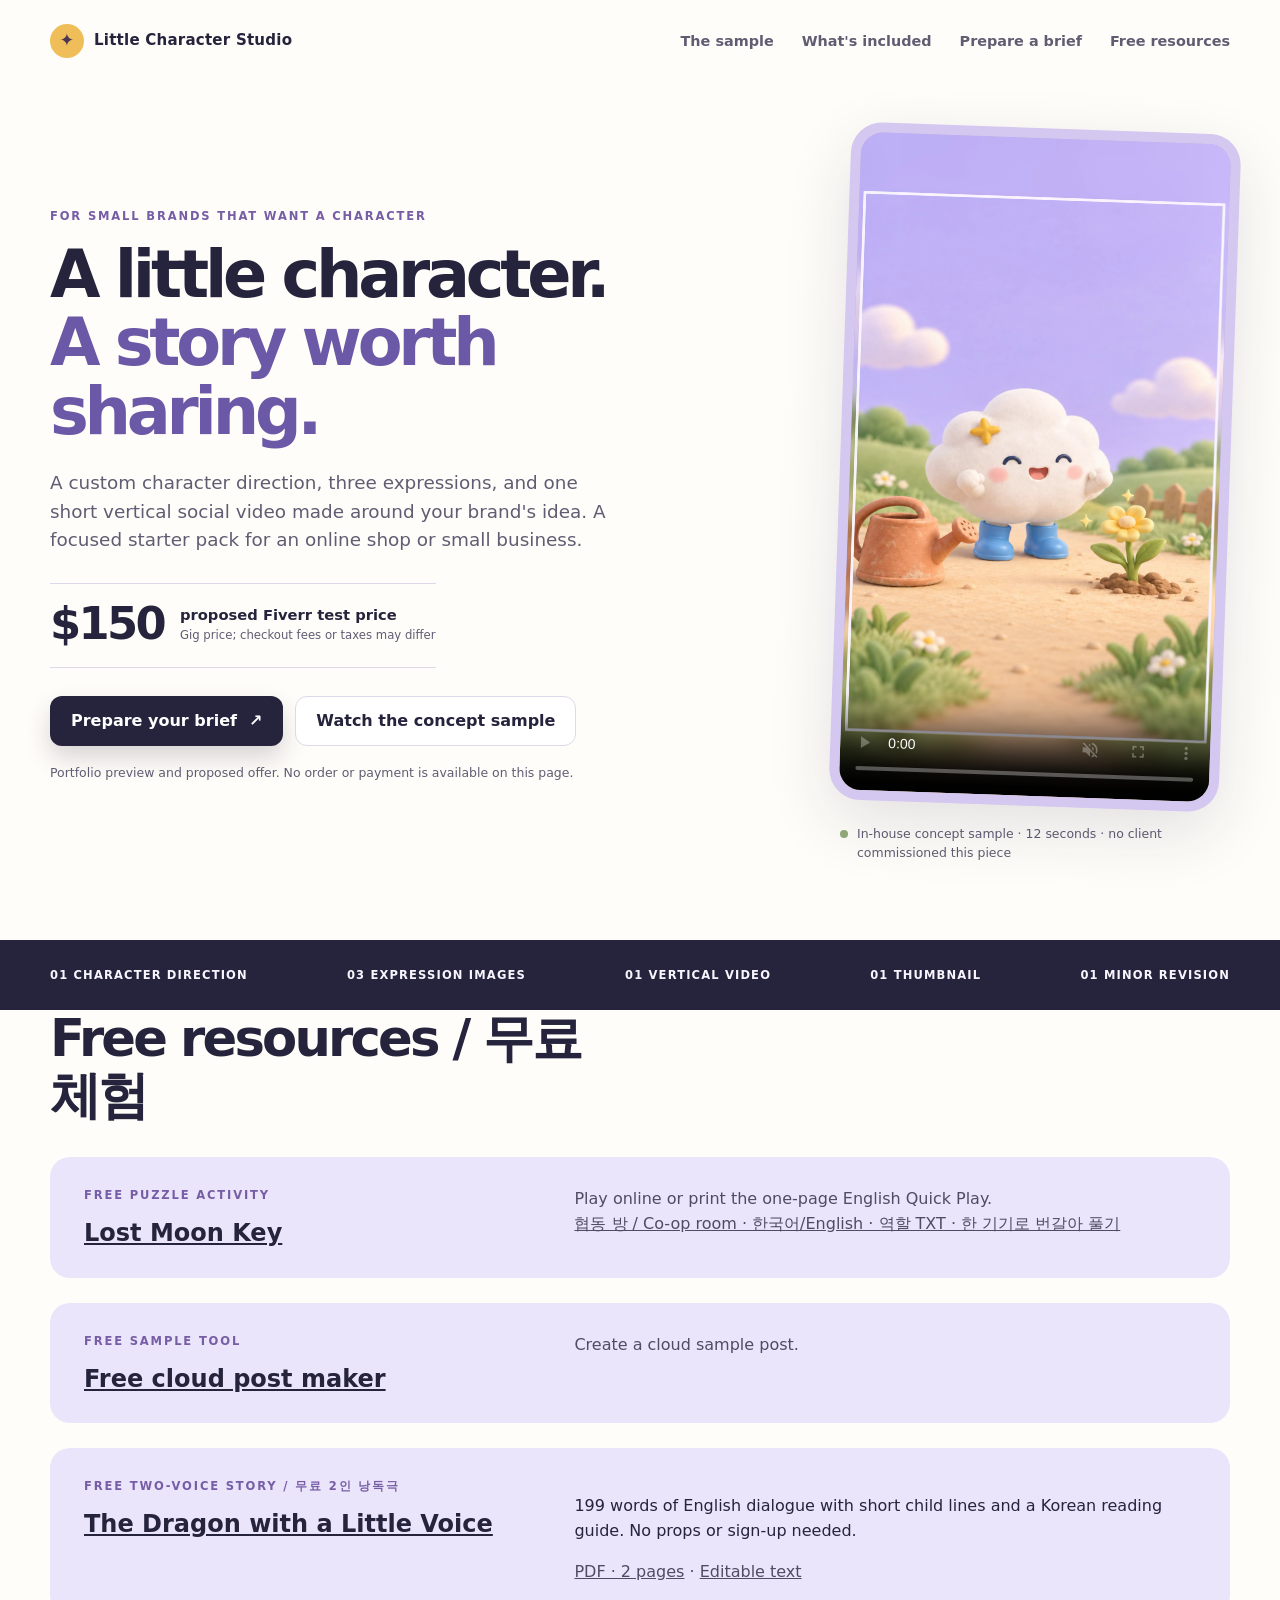
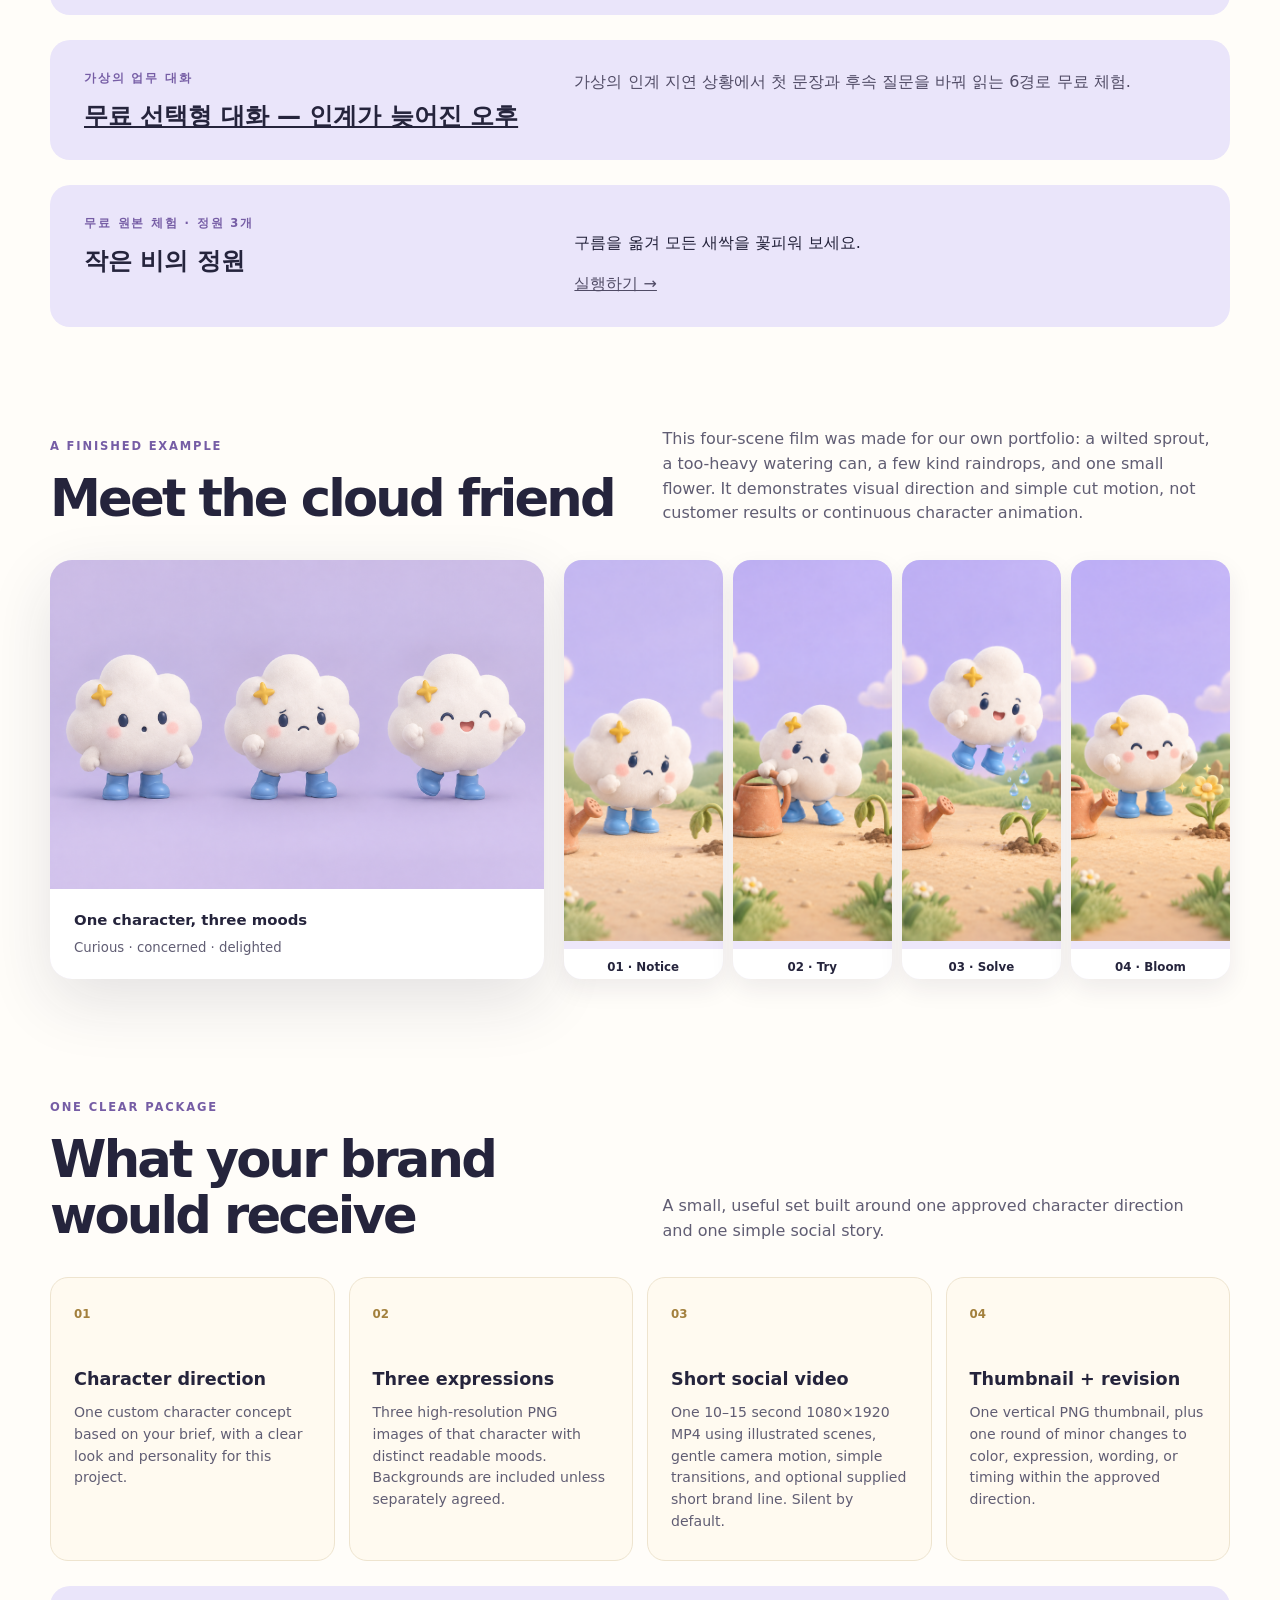
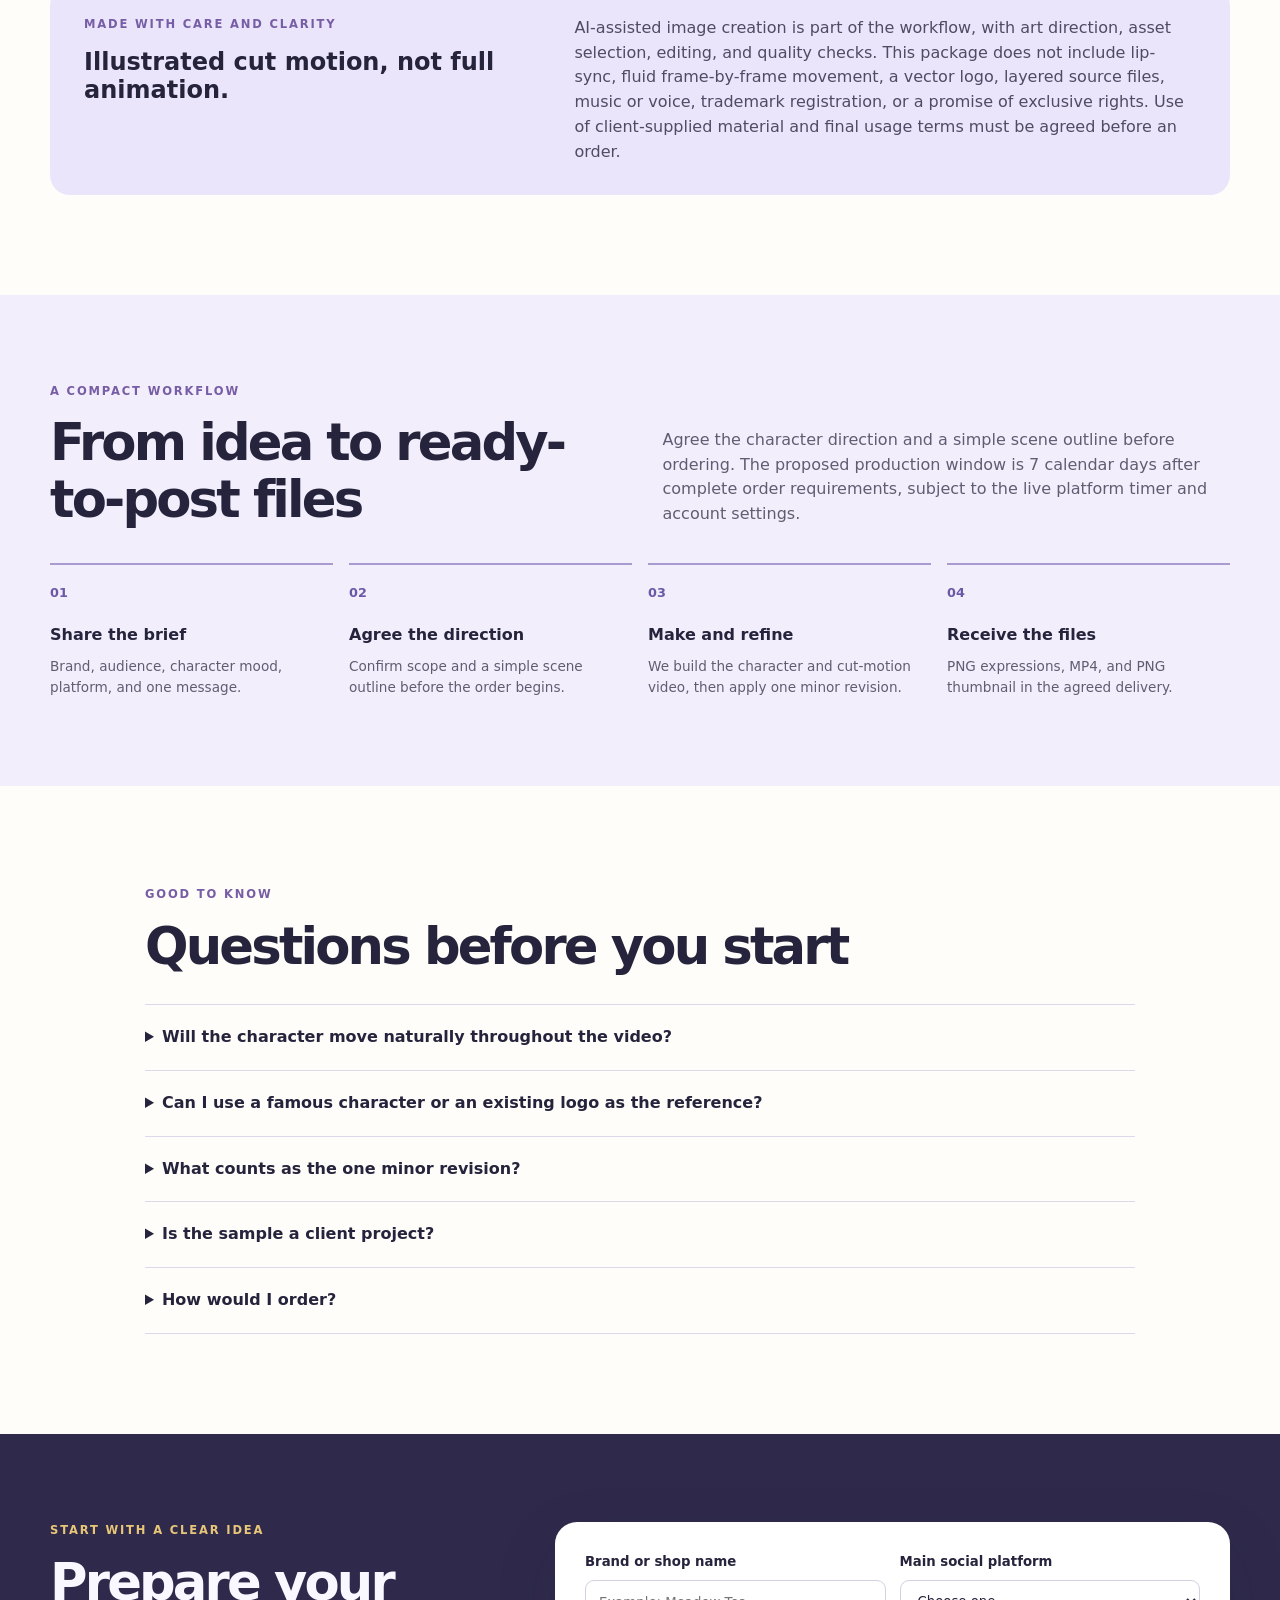
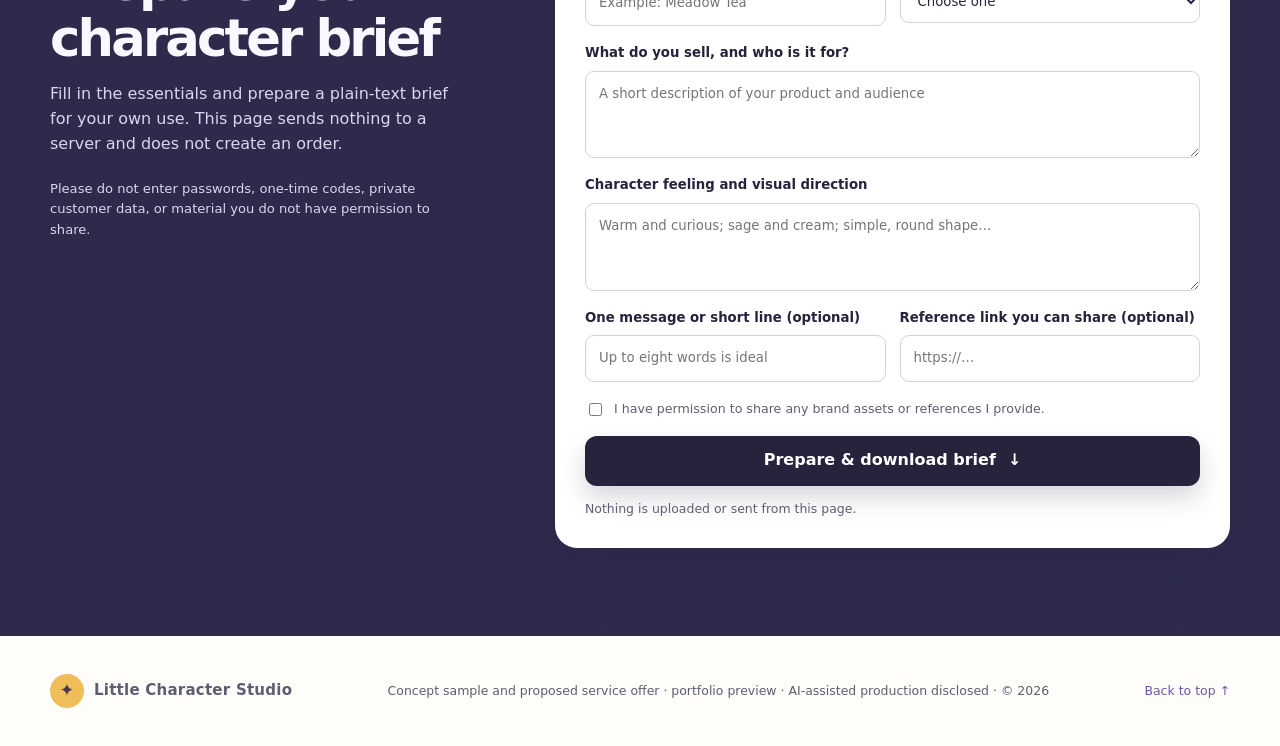
==== commit 3c059d32: "Clarify cooperative room languages and role TXT entry" ====
--- a/index.html
+++ b/index.html
@@ -34,7 +34,7 @@
 
     <section id="free-resources" aria-labelledby="free-resources-title">
       <div class="section-shell"><div class="section-heading"><div><h2 id="free-resources-title">Free resources / 무료 체험</h2></div></div></div>
-    <aside class="section-shell" aria-label="Free puzzle activity"><div class="scope-note"><div><p class="eyebrow">Free puzzle activity</p><h3><a href="/little-character-studio/lost-moon-key/">Lost Moon Key</a></h3></div><p>Play online or print the one-page English Quick Play.<br><a href="lost-moon-key/#moon-duo">두 관측자의 협동 방 · 한국어 · 한 기기로 번갈아 풀기</a></p></div></aside>
+    <aside class="section-shell" aria-label="Free puzzle activity"><div class="scope-note"><div><p class="eyebrow">Free puzzle activity</p><h3><a href="/little-character-studio/lost-moon-key/">Lost Moon Key</a></h3></div><p>Play online or print the one-page English Quick Play.<br><a href="lost-moon-key/#moon-duo">협동 방 / Co-op room · 한국어/English · 역할 TXT · 한 기기로 번갈아 풀기</a></p></div></aside>
 
     <aside class="section-shell" aria-label="Free cloud post maker"><div class="scope-note"><div><p class="eyebrow">Free sample tool</p><h3><a href="post-maker.html">Free cloud post maker</a></h3></div><p>Create a cloud sample post.</p></div></aside>
 
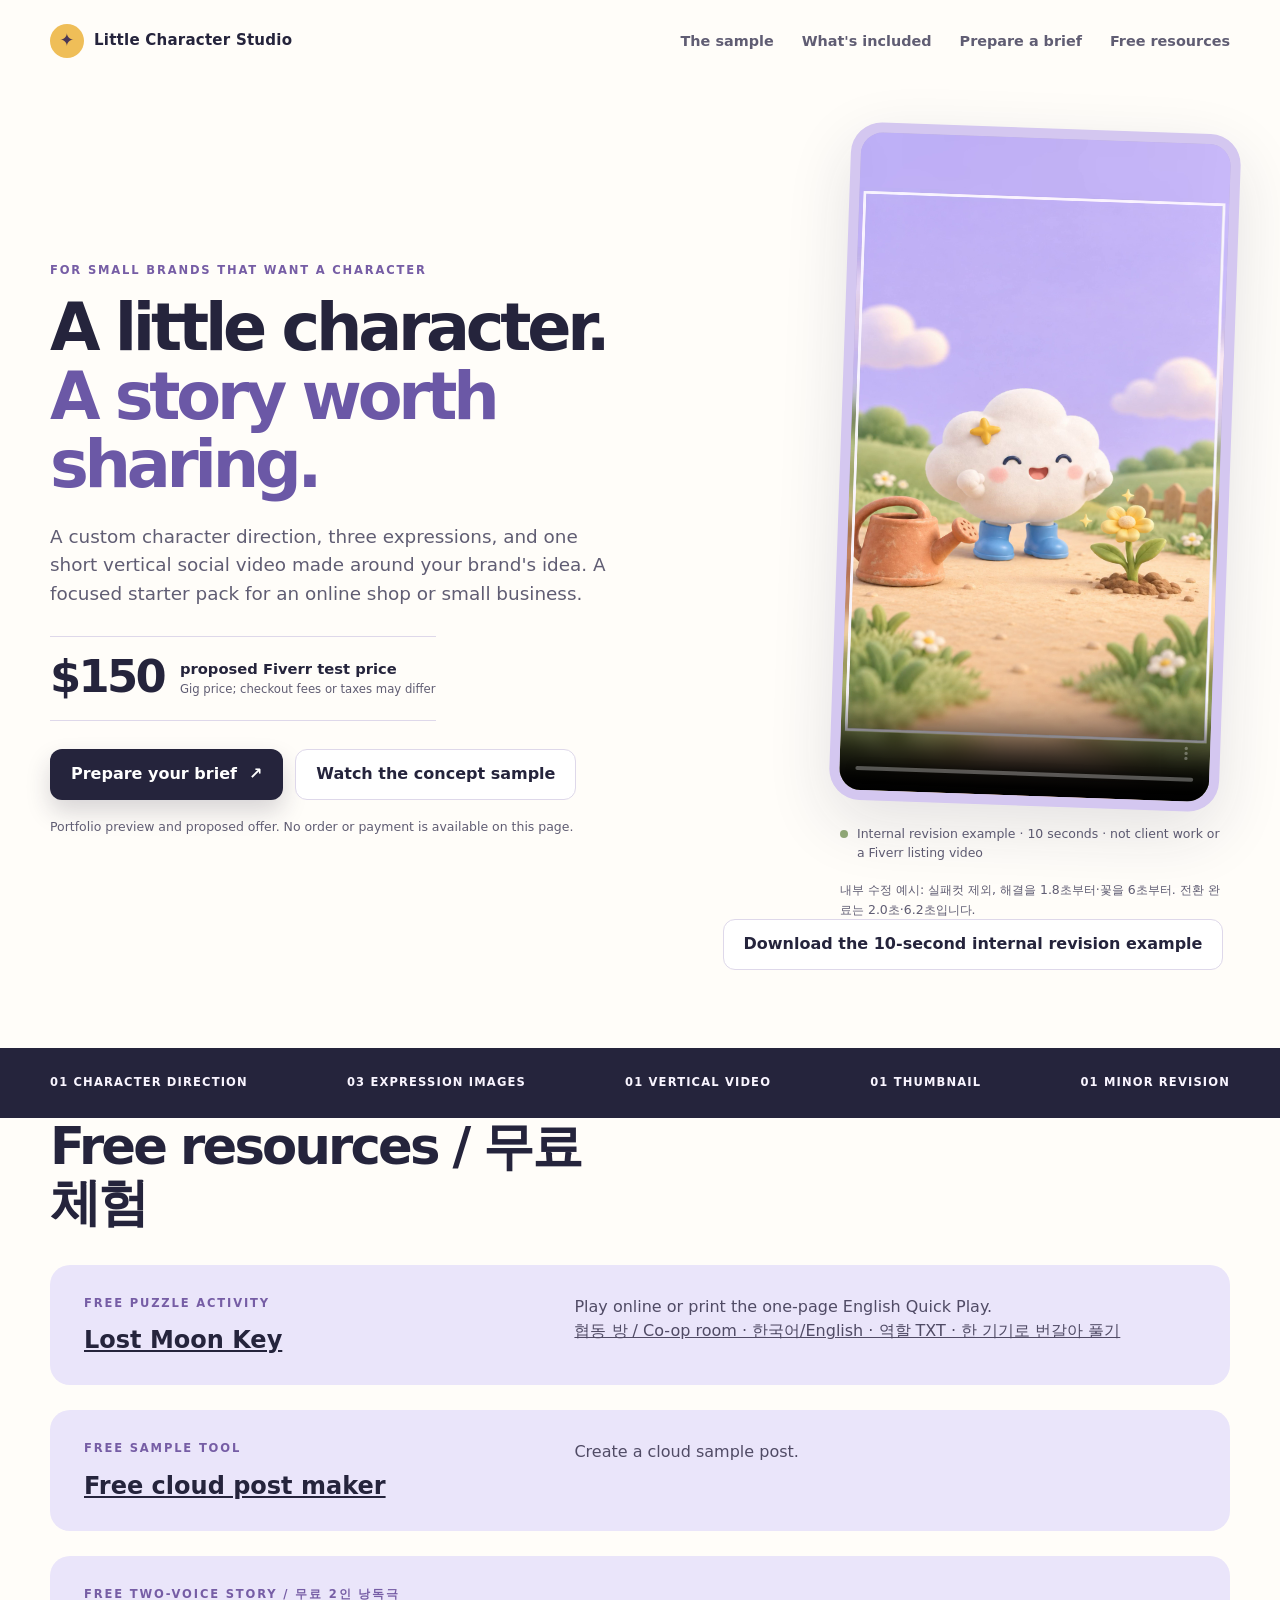
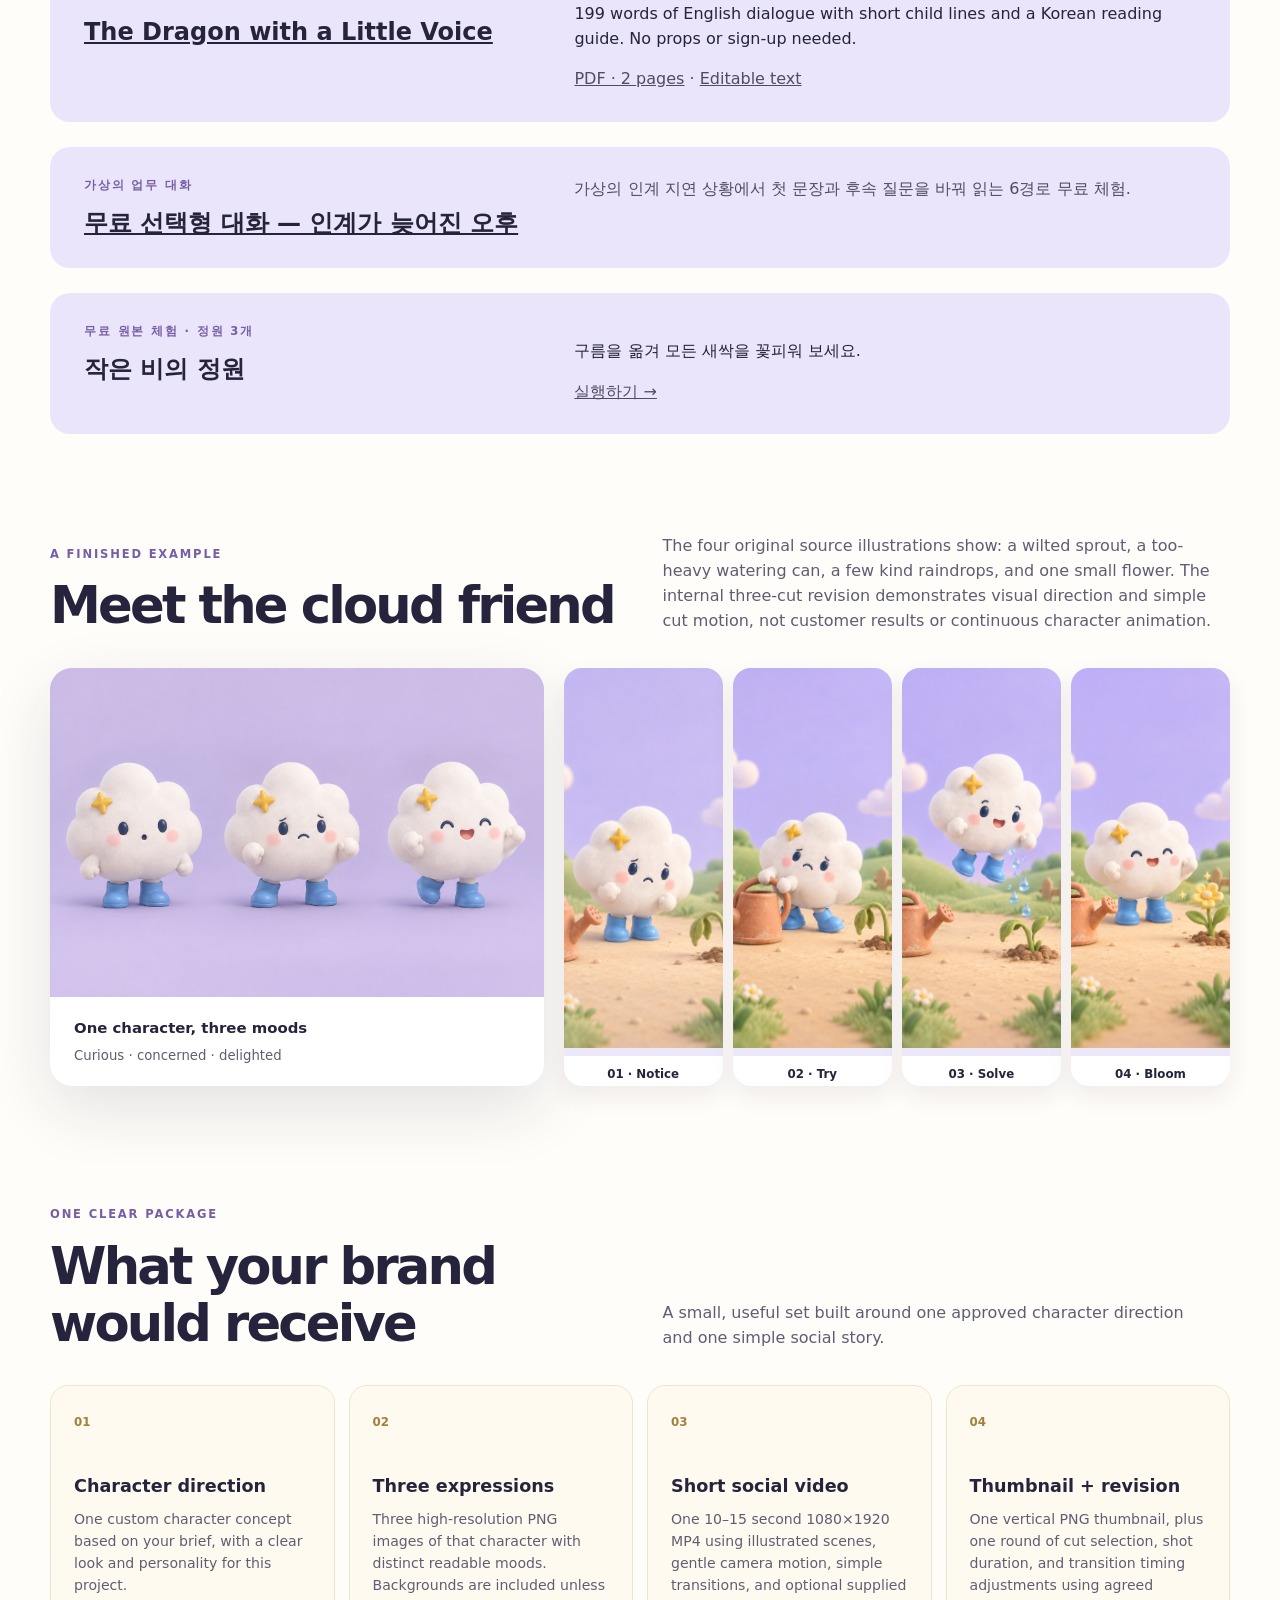
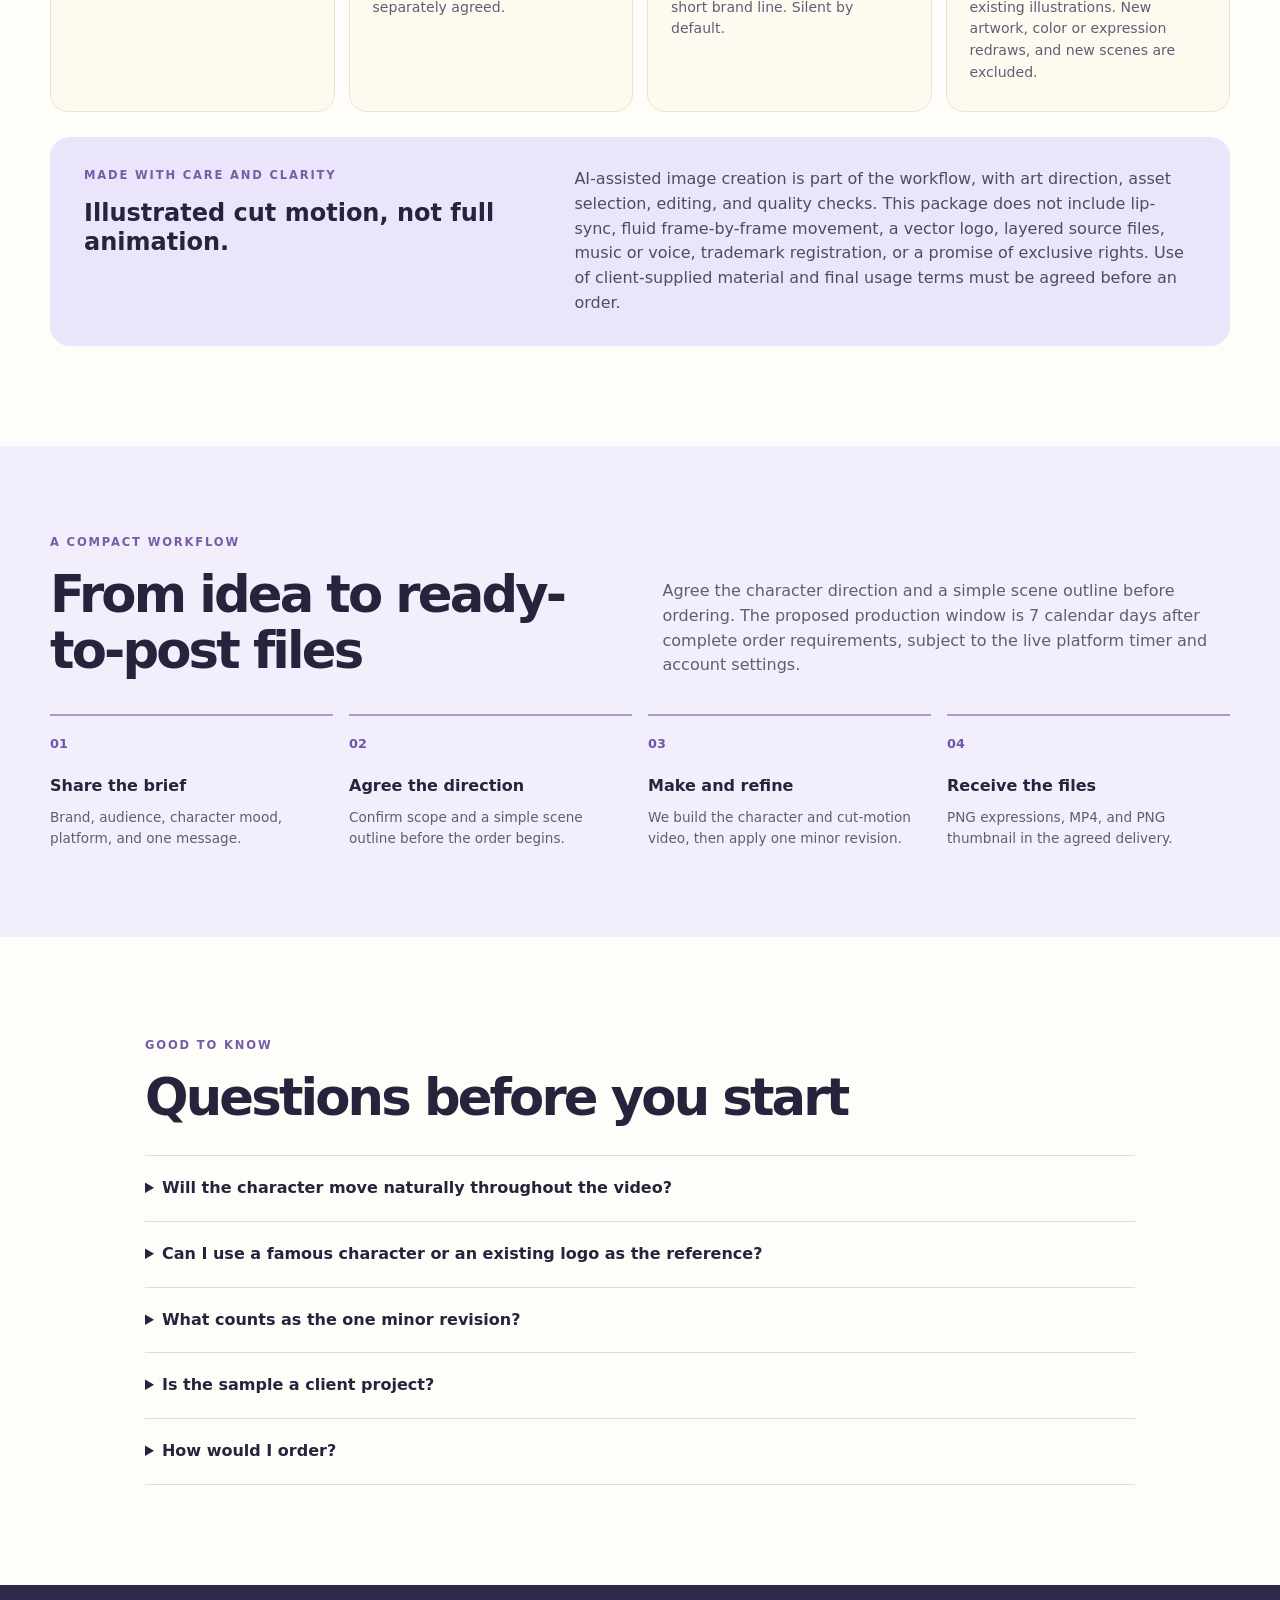
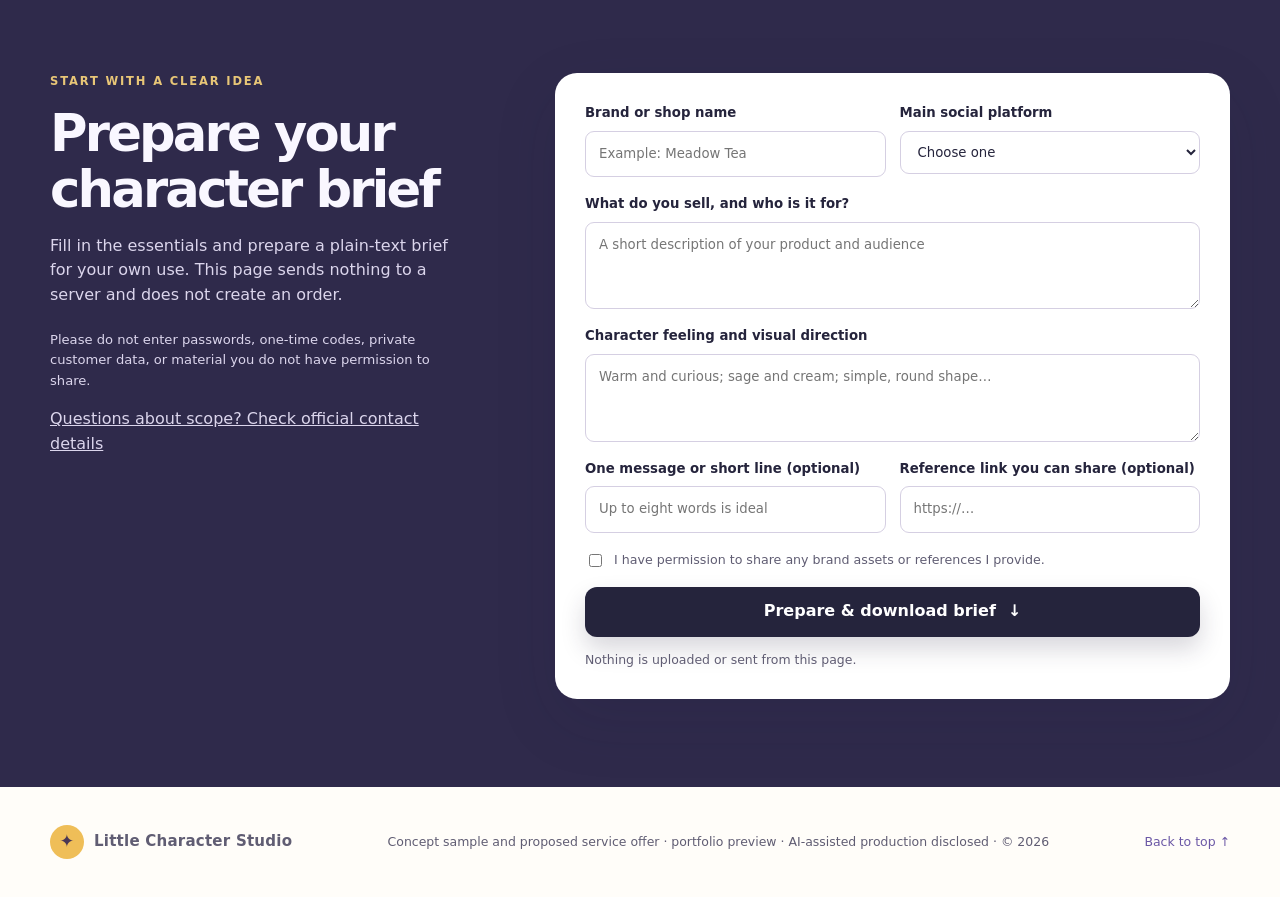
==== commit 7e3cb931: "Publish internal revision sample and clarify brief scope" ====
--- a/index.html
+++ b/index.html
@@ -25,8 +25,10 @@
         <p class="draft-note">Portfolio preview and proposed offer. No order or payment is available on this page.</p>
       </div>
       <div class="hero-media">
-        <div class="video-frame"><video src="assets/sample.mp4" poster="assets/thumbnail.png" autoplay muted loop playsinline controls aria-label="Twelve-second in-house cloud character concept video"></video></div>
-        <p class="media-caption"><span class="caption-dot" aria-hidden="true"></span> In-house concept sample · 12 seconds · no client commissioned this piece</p>
+        <div class="video-frame"><video src="assets/revision-story-10s.mp4" poster="assets/thumbnail.png" autoplay muted loop playsinline controls aria-label="Ten-second internal revision example, not client work or a Fiverr listing video"></video></div>
+        <p class="media-caption"><span class="caption-dot" aria-hidden="true"></span> Internal revision example · 10 seconds · not client work or a Fiverr listing video</p>
+        <p class="media-caption" lang="ko">내부 수정 예시: 실패컷 제외, 해결을 1.8초부터·꽃을 6초부터. 전환 완료는 2.0초·6.2초입니다.</p>
+        <a class="button quiet" href="assets/revision-story-10s.mp4" download>Download the 10-second internal revision example</a>
       </div>
     </section>
 
@@ -46,7 +48,7 @@
     </section>
 
     <section class="section-shell story-section" id="sample" aria-labelledby="sample-title">
-      <div class="section-heading"><div><p class="eyebrow">A finished example</p><h2 id="sample-title">Meet the cloud friend</h2></div><p>This four-scene film was made for our own portfolio: a wilted sprout, a too-heavy watering can, a few kind raindrops, and one small flower. It demonstrates visual direction and simple cut motion, not customer results or continuous character animation.</p></div>
+      <div class="section-heading"><div><p class="eyebrow">A finished example</p><h2 id="sample-title">Meet the cloud friend</h2></div><p>The four original source illustrations show: a wilted sprout, a too-heavy watering can, a few kind raindrops, and one small flower. The internal three-cut revision demonstrates visual direction and simple cut motion, not customer results or continuous character animation.</p></div>
       <div class="sample-grid">
         <div class="model-card"><img src="assets/character-reference.png" alt="Three views of the same cloud friend showing curious, worried, and delighted expressions"><div><strong>One character, three moods</strong><span>Curious · concerned · delighted</span></div></div>
         <div class="sequence"><figure><img src="assets/scene-01.png" alt="Cloud notices a wilted sprout"><figcaption>01 · Notice</figcaption></figure><figure><img src="assets/scene-02.png" alt="Cloud struggles to lift a heavy watering can"><figcaption>02 · Try</figcaption></figure><figure><img src="assets/scene-03.png" alt="Cloud lets raindrops fall onto the sprout"><figcaption>03 · Solve</figcaption></figure><figure><img src="assets/scene-04.png" alt="Cloud celebrates a new yellow flower"><figcaption>04 · Bloom</figcaption></figure></div>
@@ -59,7 +61,7 @@
         <article><span class="item-no">01</span><h3>Character direction</h3><p>One custom character concept based on your brief, with a clear look and personality for this project.</p></article>
         <article><span class="item-no">02</span><h3>Three expressions</h3><p>Three high-resolution PNG images of that character with distinct readable moods. Backgrounds are included unless separately agreed.</p></article>
         <article><span class="item-no">03</span><h3>Short social video</h3><p>One 10–15 second 1080×1920 MP4 using illustrated scenes, gentle camera motion, simple transitions, and optional supplied short brand line. Silent by default.</p></article>
-        <article><span class="item-no">04</span><h3>Thumbnail + revision</h3><p>One vertical PNG thumbnail, plus one round of minor changes to color, expression, wording, or timing within the approved direction.</p></article>
+        <article><span class="item-no">04</span><h3>Thumbnail + revision</h3><p>One vertical PNG thumbnail, plus one round of cut selection, shot duration, and transition timing adjustments using agreed existing illustrations. New artwork, color or expression redraws, and new scenes are excluded.</p></article>
       </div>
       <div class="scope-note"><div><p class="eyebrow">Made with care and clarity</p><h3>Illustrated cut motion, not full animation.</h3></div><p>AI-assisted image creation is part of the workflow, with art direction, asset selection, editing, and quality checks. This package does not include lip-sync, fluid frame-by-frame movement, a vector logo, layered source files, music or voice, trademark registration, or a promise of exclusive rights. Use of client-supplied material and final usage terms must be agreed before an order.</p></div>
     </section>
@@ -69,12 +71,12 @@
     <section class="section-shell faq-section" aria-labelledby="faq-title"><p class="eyebrow">Good to know</p><h2 id="faq-title">Questions before you start</h2><div class="faq-list">
       <details><summary>Will the character move naturally throughout the video?</summary><p>No. This offer uses distinct illustrated scenes with subtle zoom, transitions, and small effects. The cloud sample shows the expected style of motion.</p></details>
       <details><summary>Can I use a famous character or an existing logo as the reference?</summary><p>Please share only material you have permission to use. A mood reference can guide tone, but this package does not copy an existing character or guarantee legal originality or trademark clearance.</p></details>
-      <details><summary>What counts as the one minor revision?</summary><p>A modest color, expression, short supplied wording, or timing change within the approved character and scene direction. A new character, new concept, or added scenes needs a separate scope and price.</p></details>
+      <details><summary>What counts as the one minor revision?</summary><p>One round of cut selection, shot duration, and transition timing adjustments using agreed existing illustrations. New artwork, color or expression redraws, and new scenes are excluded.</p></details>
       <details><summary>Is the sample a client project?</summary><p>No. The cloud friend is an in-house concept sample. There are no customer reviews, measured campaign results, or prior orders represented here.</p></details>
       <details><summary>How would I order?</summary><p>This portfolio has no checkout. Prepare a brief below for your own use. If a Fiverr Gig is later published and approved, the final listing, platform requirements, and order timer will govern.</p></details>
     </div></section>
 
-    <section class="brief-band" id="brief" aria-labelledby="brief-title"><div class="section-shell brief-layout"><div><p class="eyebrow">Start with a clear idea</p><h2 id="brief-title">Prepare your character brief</h2><p>Fill in the essentials and prepare a plain-text brief for your own use. This page sends nothing to a server and does not create an order.</p><p class="privacy-note">Please do not enter passwords, one-time codes, private customer data, or material you do not have permission to share.</p></div><form id="brief-form"><div class="form-row"><label>Brand or shop name<input name="brand" autocomplete="organization" required maxlength="80" placeholder="Example: Meadow Tea"></label><label>Main social platform<select name="platform" required><option value="">Choose one</option><option>Instagram Reels</option><option>TikTok</option><option>YouTube Shorts</option><option>Other vertical platform</option></select></label></div><label>What do you sell, and who is it for?<textarea name="offer" required maxlength="500" rows="3" placeholder="A short description of your product and audience"></textarea></label><label>Character feeling and visual direction<textarea name="direction" required maxlength="500" rows="3" placeholder="Warm and curious; sage and cream; simple, round shape…"></textarea></label><div class="form-row"><label>One message or short line (optional)<input name="message" maxlength="80" placeholder="Up to eight words is ideal"></label><label>Reference link you can share (optional)<input name="reference" type="url" placeholder="https://…"></label></div><label class="check"><input name="rights" type="checkbox" required><span>I have permission to share any brand assets or references I provide.</span></label><button type="submit" class="button primary">Prepare &amp; download brief <span aria-hidden="true">↓</span></button><p id="form-status" role="status" aria-live="polite">Nothing is uploaded or sent from this page.</p><div id="brief-preview" hidden><label for="brief-text">Your brief is ready. You can also select and copy it here:</label><textarea id="brief-text" readonly rows="12"></textarea></div></form></div></section>
+    <section class="brief-band" id="brief" aria-labelledby="brief-title"><div class="section-shell brief-layout"><div><p class="eyebrow">Start with a clear idea</p><h2 id="brief-title">Prepare your character brief</h2><p>Fill in the essentials and prepare a plain-text brief for your own use. This page sends nothing to a server and does not create an order.</p><p class="privacy-note">Please do not enter passwords, one-time codes, private customer data, or material you do not have permission to share.</p><p><a href="https://software.highbarcode.com/support">Questions about scope? Check official contact details</a></p></div><form id="brief-form"><div class="form-row"><label>Brand or shop name<input name="brand" autocomplete="organization" required maxlength="80" placeholder="Example: Meadow Tea"></label><label>Main social platform<select name="platform" required><option value="">Choose one</option><option>Instagram Reels</option><option>TikTok</option><option>YouTube Shorts</option><option>Other vertical platform</option></select></label></div><label>What do you sell, and who is it for?<textarea name="offer" required maxlength="500" rows="3" placeholder="A short description of your product and audience"></textarea></label><label>Character feeling and visual direction<textarea name="direction" required maxlength="500" rows="3" placeholder="Warm and curious; sage and cream; simple, round shape…"></textarea></label><div class="form-row"><label>One message or short line (optional)<input name="message" maxlength="80" placeholder="Up to eight words is ideal"></label><label>Reference link you can share (optional)<input name="reference" type="url" placeholder="https://…"></label></div><label class="check"><input name="rights" type="checkbox" required><span>I have permission to share any brand assets or references I provide.</span></label><button type="submit" class="button primary">Prepare &amp; download brief <span aria-hidden="true">↓</span></button><p id="form-status" role="status" aria-live="polite">Nothing is uploaded or sent from this page.</p><div id="brief-preview" hidden><label for="brief-text">Your brief is ready. You can also select and copy it here:</label><textarea id="brief-text" readonly rows="12"></textarea></div></form></div></section>
   </main>
 
   <footer class="section-shell"><div class="wordmark"><span class="mark" aria-hidden="true">✦</span> Little Character Studio</div><p>Concept sample and proposed service offer · portfolio preview · AI-assisted production disclosed · © 2026</p><a href="#top">Back to top ↑</a></footer>
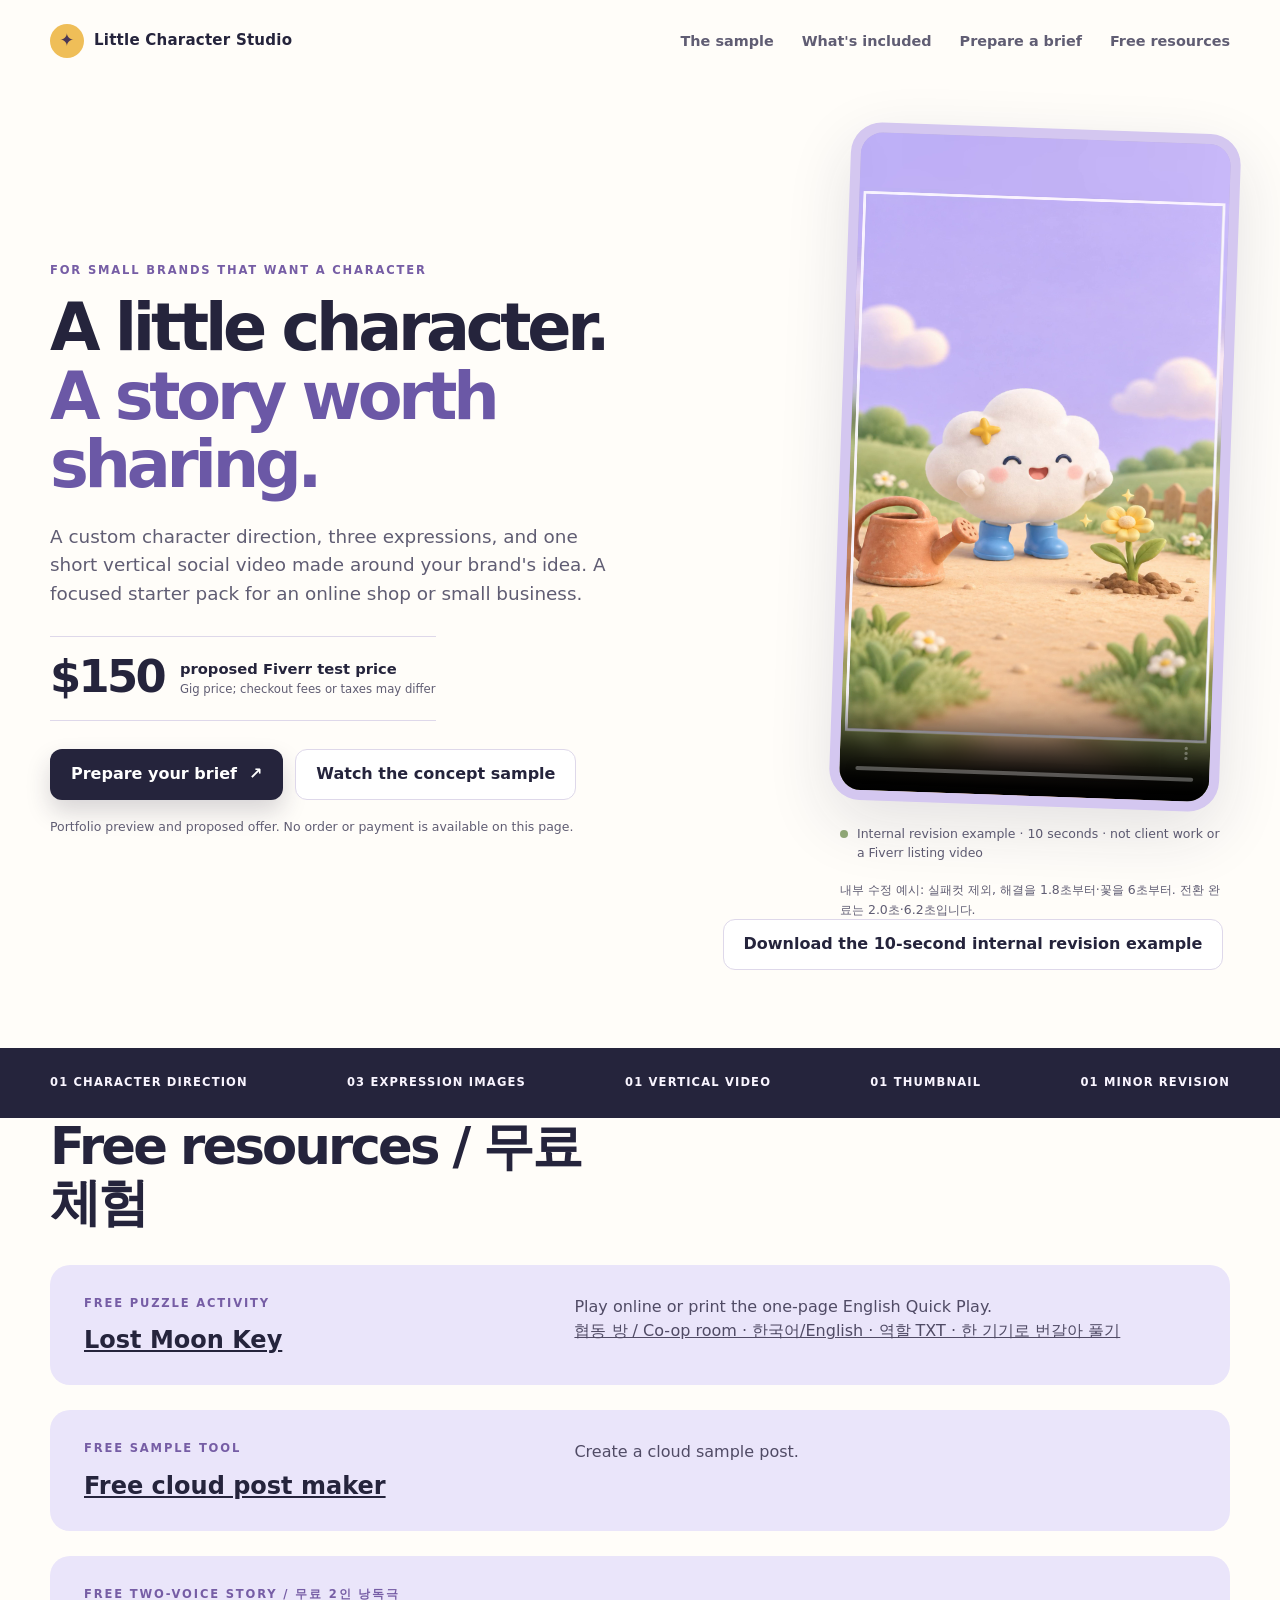
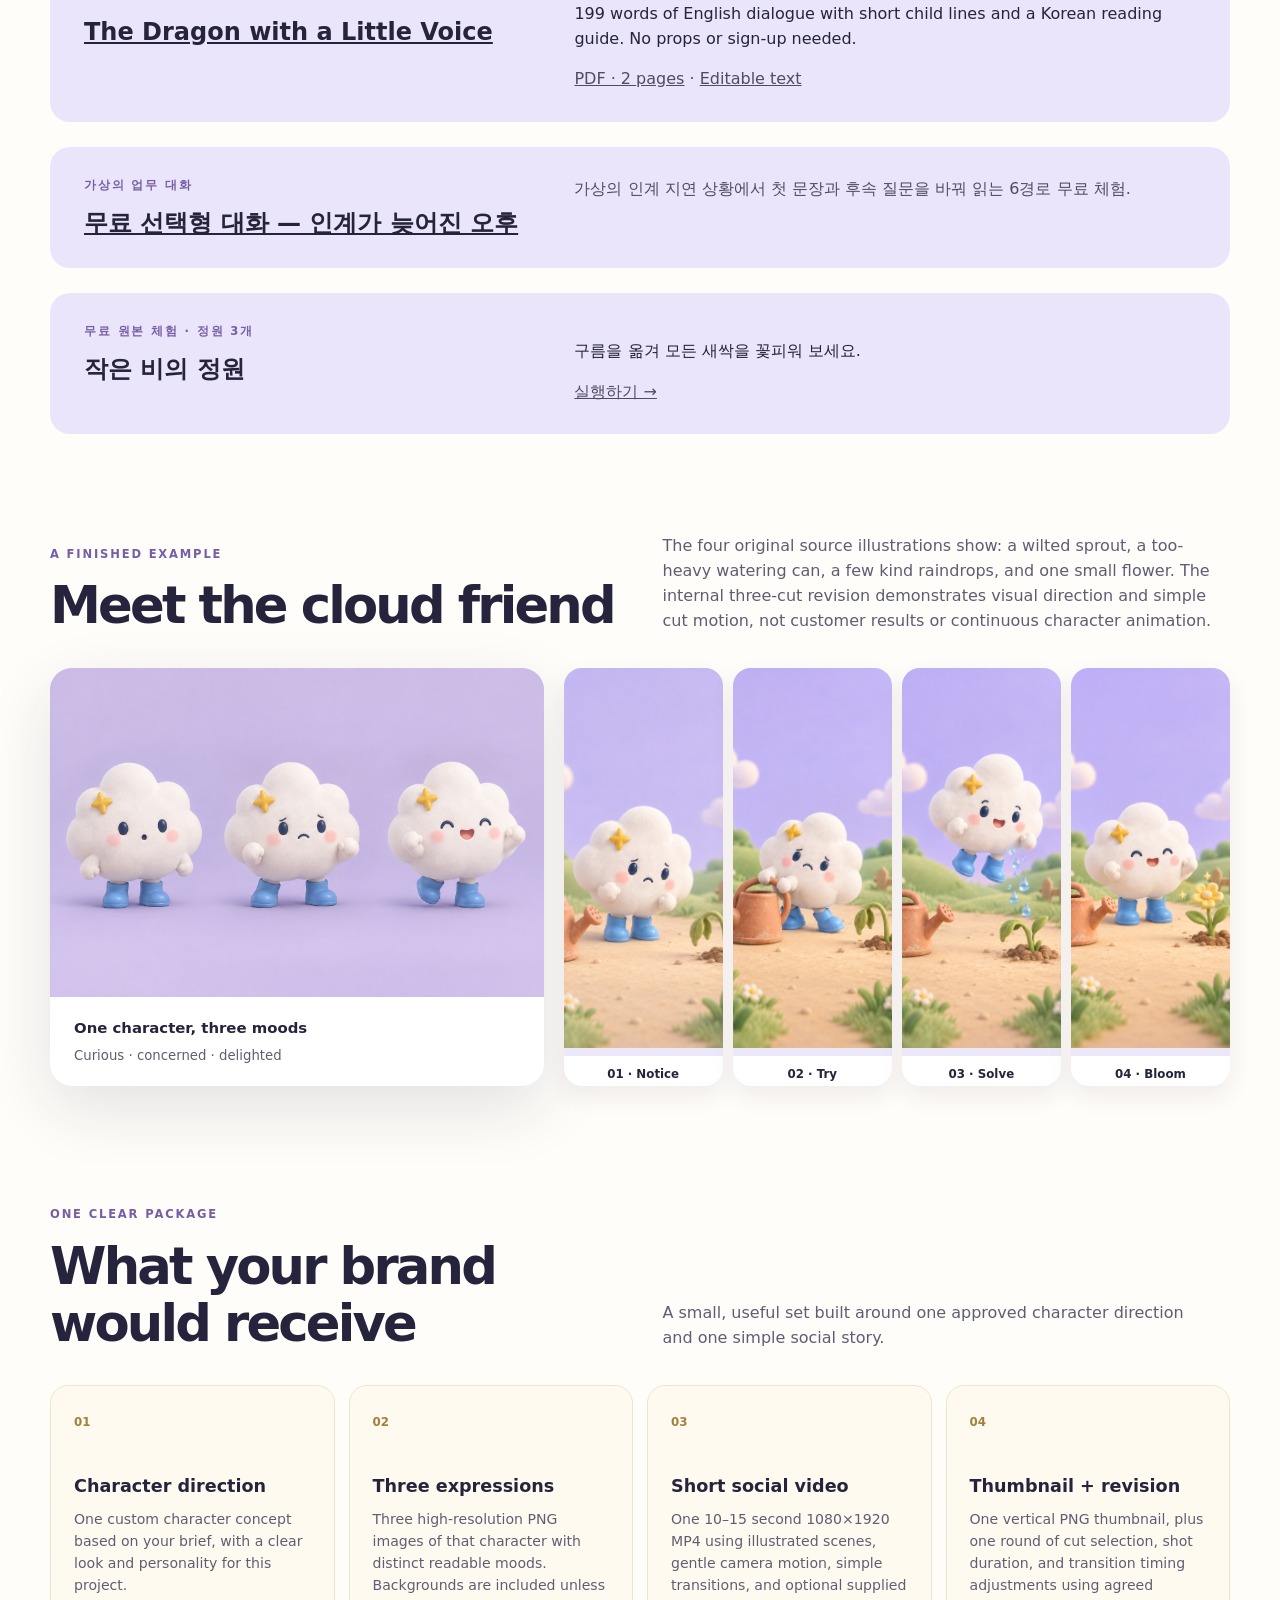
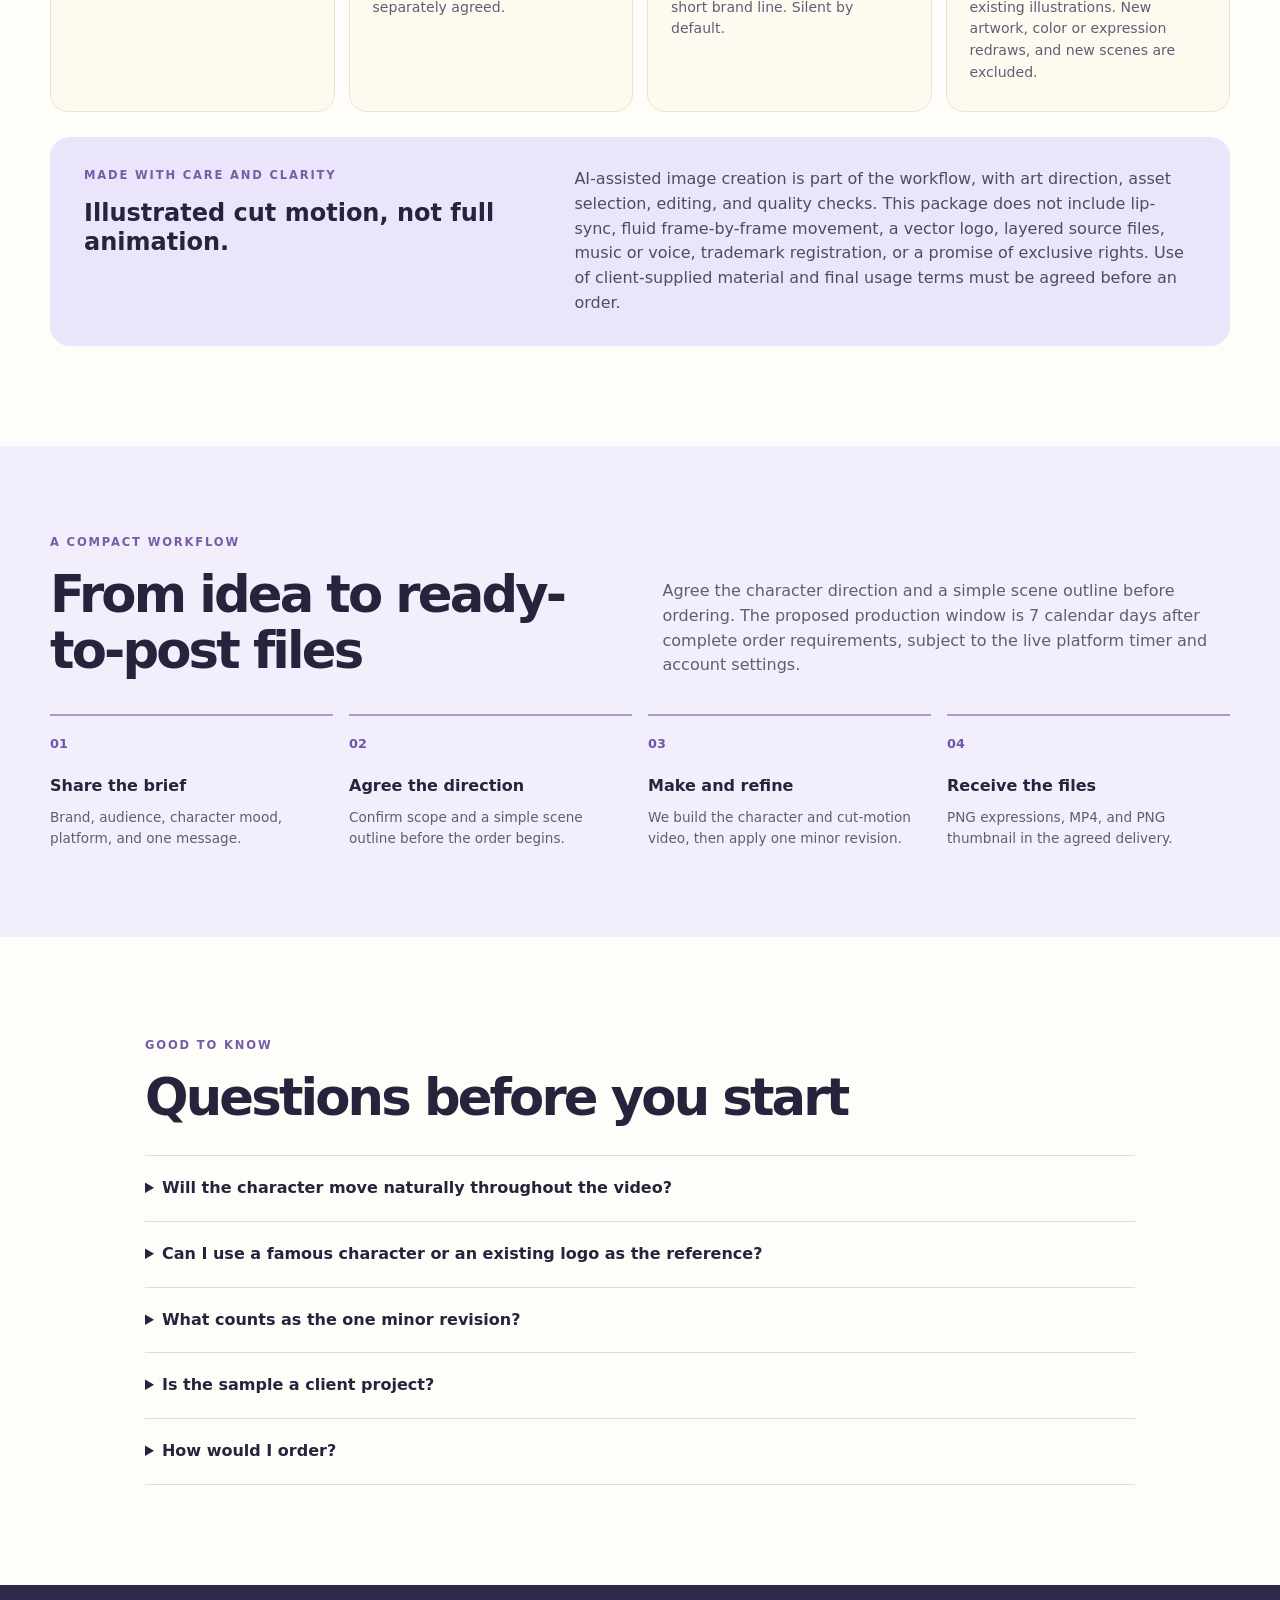
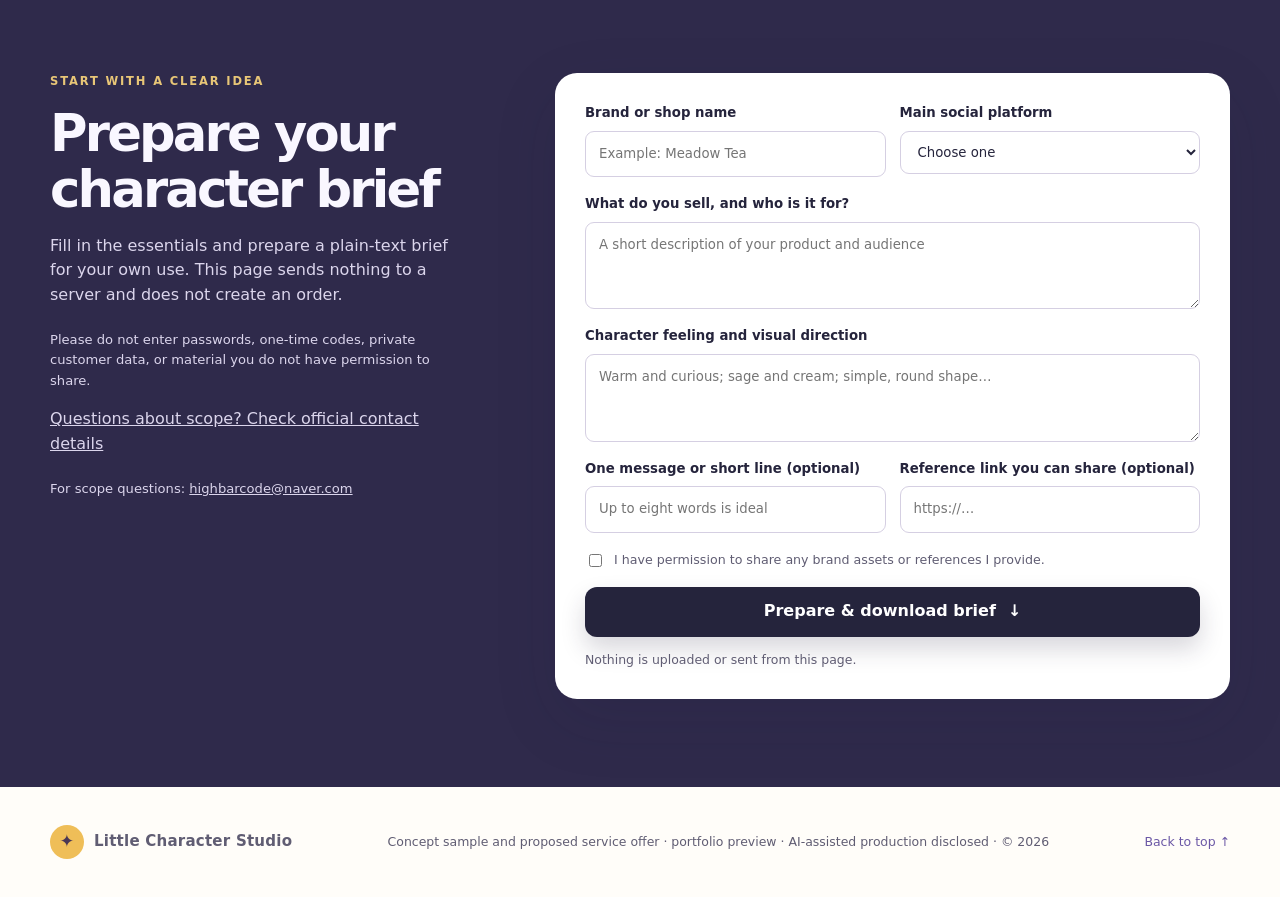
==== commit 59a94beb: "Show official email for character scope questions" ====
--- a/index.html
+++ b/index.html
@@ -76,7 +76,7 @@
       <details><summary>How would I order?</summary><p>This portfolio has no checkout. Prepare a brief below for your own use. If a Fiverr Gig is later published and approved, the final listing, platform requirements, and order timer will govern.</p></details>
     </div></section>
 
-    <section class="brief-band" id="brief" aria-labelledby="brief-title"><div class="section-shell brief-layout"><div><p class="eyebrow">Start with a clear idea</p><h2 id="brief-title">Prepare your character brief</h2><p>Fill in the essentials and prepare a plain-text brief for your own use. This page sends nothing to a server and does not create an order.</p><p class="privacy-note">Please do not enter passwords, one-time codes, private customer data, or material you do not have permission to share.</p><p><a href="https://software.highbarcode.com/support">Questions about scope? Check official contact details</a></p></div><form id="brief-form"><div class="form-row"><label>Brand or shop name<input name="brand" autocomplete="organization" required maxlength="80" placeholder="Example: Meadow Tea"></label><label>Main social platform<select name="platform" required><option value="">Choose one</option><option>Instagram Reels</option><option>TikTok</option><option>YouTube Shorts</option><option>Other vertical platform</option></select></label></div><label>What do you sell, and who is it for?<textarea name="offer" required maxlength="500" rows="3" placeholder="A short description of your product and audience"></textarea></label><label>Character feeling and visual direction<textarea name="direction" required maxlength="500" rows="3" placeholder="Warm and curious; sage and cream; simple, round shape…"></textarea></label><div class="form-row"><label>One message or short line (optional)<input name="message" maxlength="80" placeholder="Up to eight words is ideal"></label><label>Reference link you can share (optional)<input name="reference" type="url" placeholder="https://…"></label></div><label class="check"><input name="rights" type="checkbox" required><span>I have permission to share any brand assets or references I provide.</span></label><button type="submit" class="button primary">Prepare &amp; download brief <span aria-hidden="true">↓</span></button><p id="form-status" role="status" aria-live="polite">Nothing is uploaded or sent from this page.</p><div id="brief-preview" hidden><label for="brief-text">Your brief is ready. You can also select and copy it here:</label><textarea id="brief-text" readonly rows="12"></textarea></div></form></div></section>
+    <section class="brief-band" id="brief" aria-labelledby="brief-title"><div class="section-shell brief-layout"><div><p class="eyebrow">Start with a clear idea</p><h2 id="brief-title">Prepare your character brief</h2><p>Fill in the essentials and prepare a plain-text brief for your own use. This page sends nothing to a server and does not create an order.</p><p class="privacy-note">Please do not enter passwords, one-time codes, private customer data, or material you do not have permission to share.</p><p><a href="https://software.highbarcode.com/support">Questions about scope? Check official contact details</a></p><p class="privacy-note">For scope questions: <a href="mailto:highbarcode@naver.com?subject=Character%20scope%20question">highbarcode@naver.com</a></p></div><form id="brief-form"><div class="form-row"><label>Brand or shop name<input name="brand" autocomplete="organization" required maxlength="80" placeholder="Example: Meadow Tea"></label><label>Main social platform<select name="platform" required><option value="">Choose one</option><option>Instagram Reels</option><option>TikTok</option><option>YouTube Shorts</option><option>Other vertical platform</option></select></label></div><label>What do you sell, and who is it for?<textarea name="offer" required maxlength="500" rows="3" placeholder="A short description of your product and audience"></textarea></label><label>Character feeling and visual direction<textarea name="direction" required maxlength="500" rows="3" placeholder="Warm and curious; sage and cream; simple, round shape…"></textarea></label><div class="form-row"><label>One message or short line (optional)<input name="message" maxlength="80" placeholder="Up to eight words is ideal"></label><label>Reference link you can share (optional)<input name="reference" type="url" placeholder="https://…"></label></div><label class="check"><input name="rights" type="checkbox" required><span>I have permission to share any brand assets or references I provide.</span></label><button type="submit" class="button primary">Prepare &amp; download brief <span aria-hidden="true">↓</span></button><p id="form-status" role="status" aria-live="polite">Nothing is uploaded or sent from this page.</p><div id="brief-preview" hidden><label for="brief-text">Your brief is ready. You can also select and copy it here:</label><textarea id="brief-text" readonly rows="12"></textarea></div></form></div></section>
   </main>
 
   <footer class="section-shell"><div class="wordmark"><span class="mark" aria-hidden="true">✦</span> Little Character Studio</div><p>Concept sample and proposed service offer · portfolio preview · AI-assisted production disclosed · © 2026</p><a href="#top">Back to top ↑</a></footer>
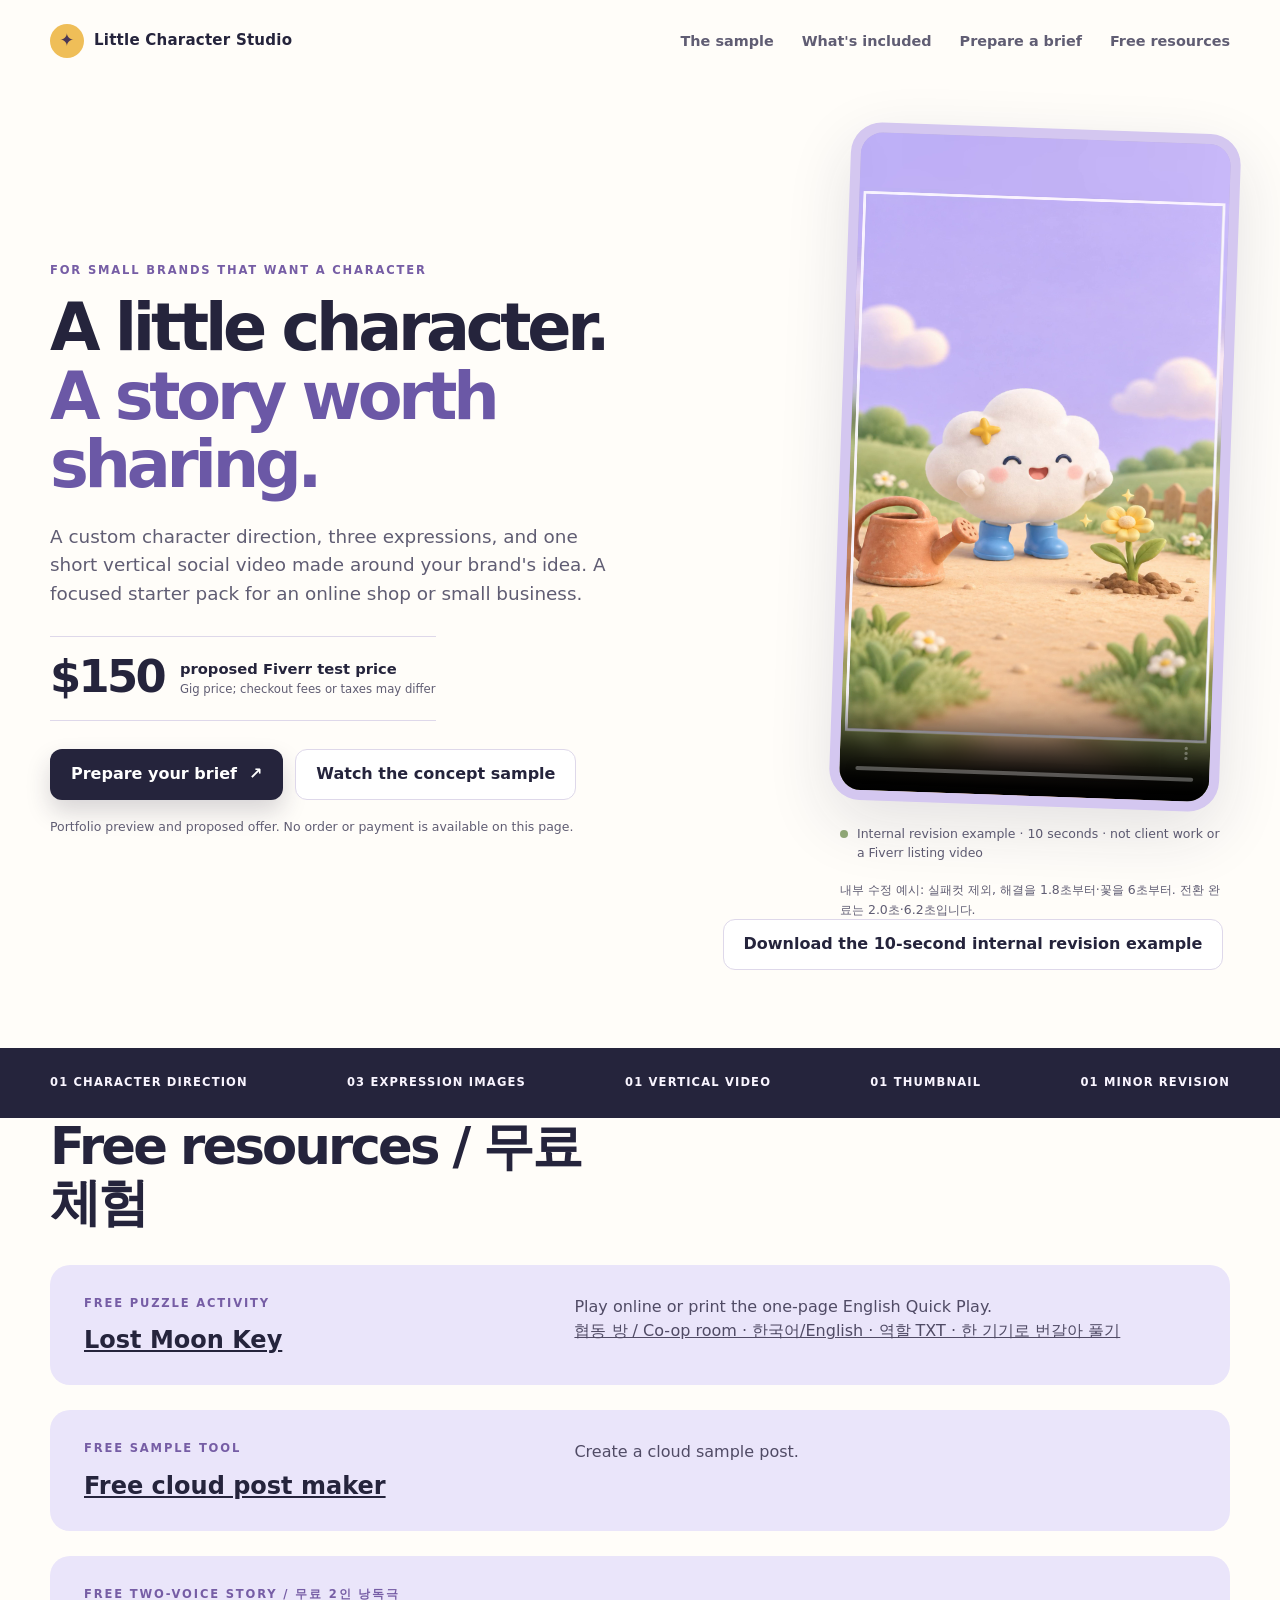
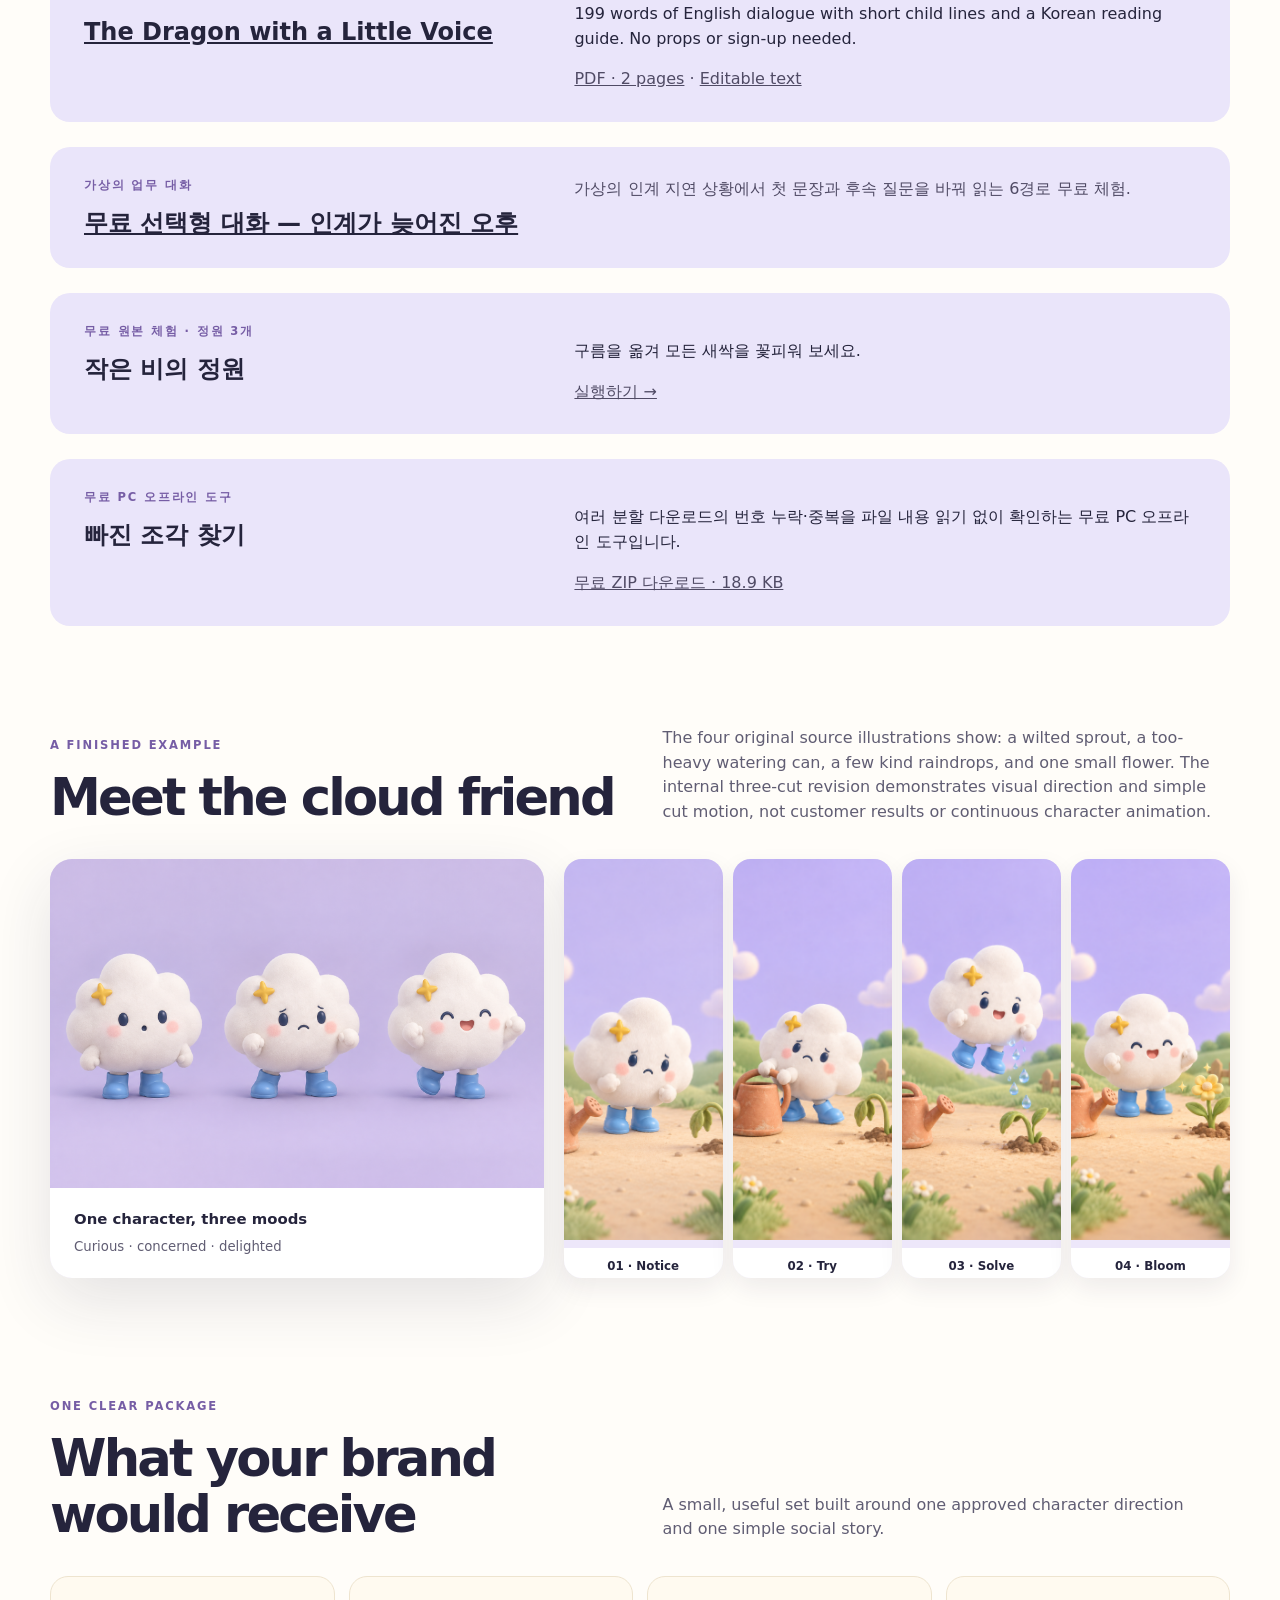
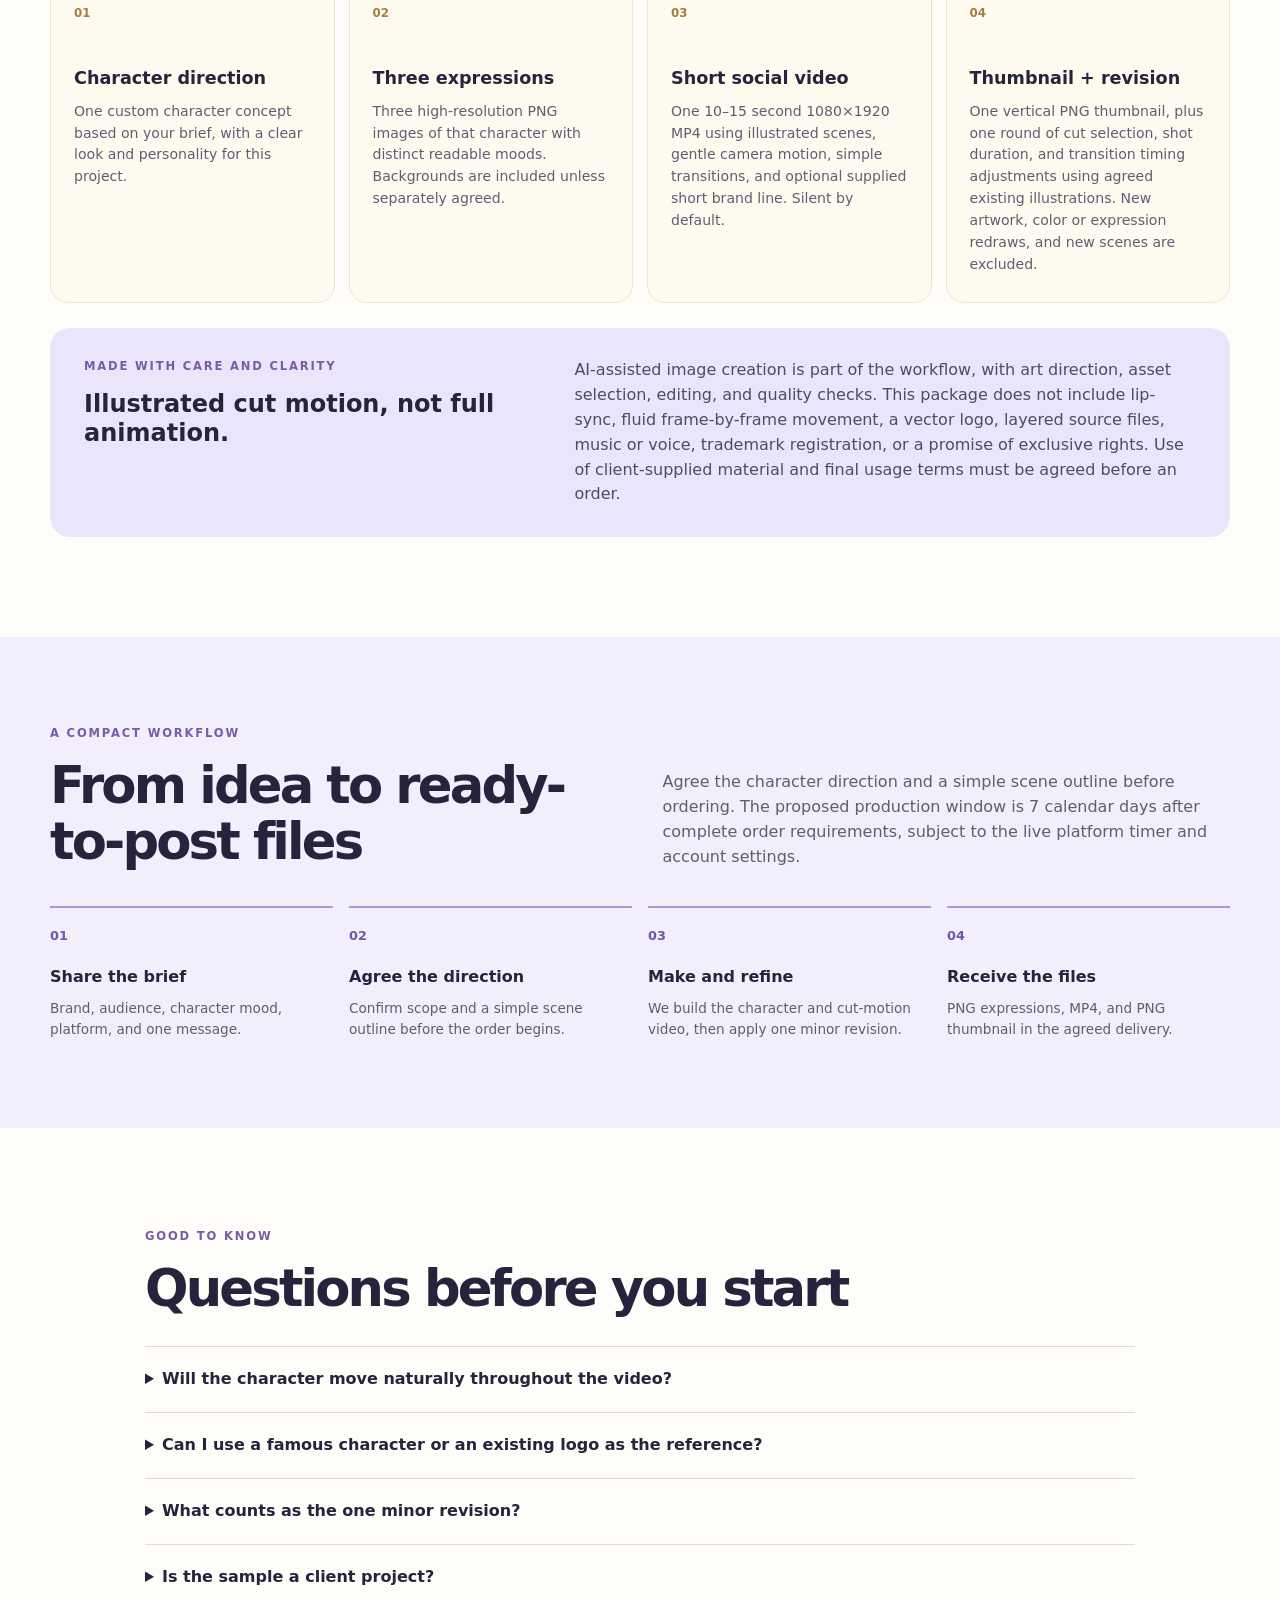
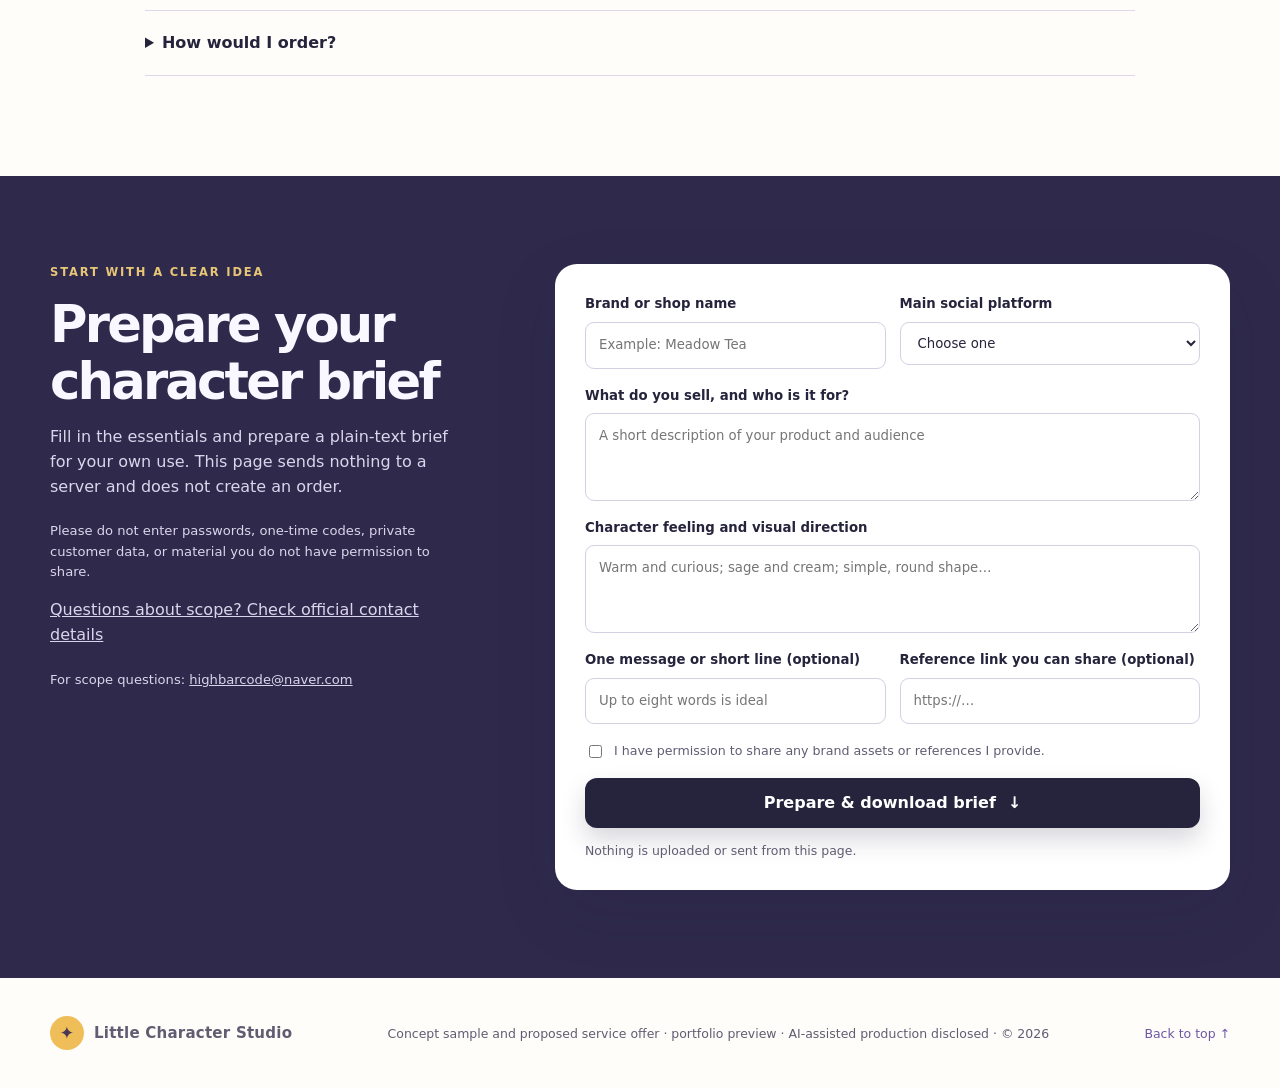
==== commit 63aa81ad: "Add free offline split set checker download" ====
--- a/index.html
+++ b/index.html
@@ -45,7 +45,8 @@
     <aside class="section-shell" aria-label="무료 선택형 대화"><div class="scope-note"><div><p class="eyebrow">가상의 업무 대화</p><h3><a href="conversation-first-step/">무료 선택형 대화 — 인계가 늦어진 오후</a></h3></div><p>가상의 인계 지연 상황에서 첫 문장과 후속 질문을 바꿔 읽는 6경로 무료 체험.</p></div></aside>
 
     <aside class="section-shell" aria-label="무료 정원 퍼즐"><div class="scope-note"><div><p class="eyebrow">무료 원본 체험 · 정원 3개</p><h3>작은 비의 정원</h3></div><div><p>구름을 옮겨 모든 새싹을 꽃피워 보세요.</p><p><a href="small-rain-garden/">실행하기 →</a></p></div></div></aside>
-    </section>
+        <aside class="section-shell" aria-label="무료 PC 오프라인 도구"><div class="scope-note"><div><p class="eyebrow">무료 PC 오프라인 도구</p><h3>빠진 조각 찾기</h3></div><div><p>여러 분할 다운로드의 번호 누락·중복을 파일 내용 읽기 없이 확인하는 무료 PC 오프라인 도구입니다.</p><p><a href="assets/split-set-check-1.0.1-offline.zip" download>무료 ZIP 다운로드 · 18.9 KB</a></p></div></div></aside>
+</section>
 
     <section class="section-shell story-section" id="sample" aria-labelledby="sample-title">
       <div class="section-heading"><div><p class="eyebrow">A finished example</p><h2 id="sample-title">Meet the cloud friend</h2></div><p>The four original source illustrations show: a wilted sprout, a too-heavy watering can, a few kind raindrops, and one small flower. The internal three-cut revision demonstrates visual direction and simple cut motion, not customer results or continuous character animation.</p></div>
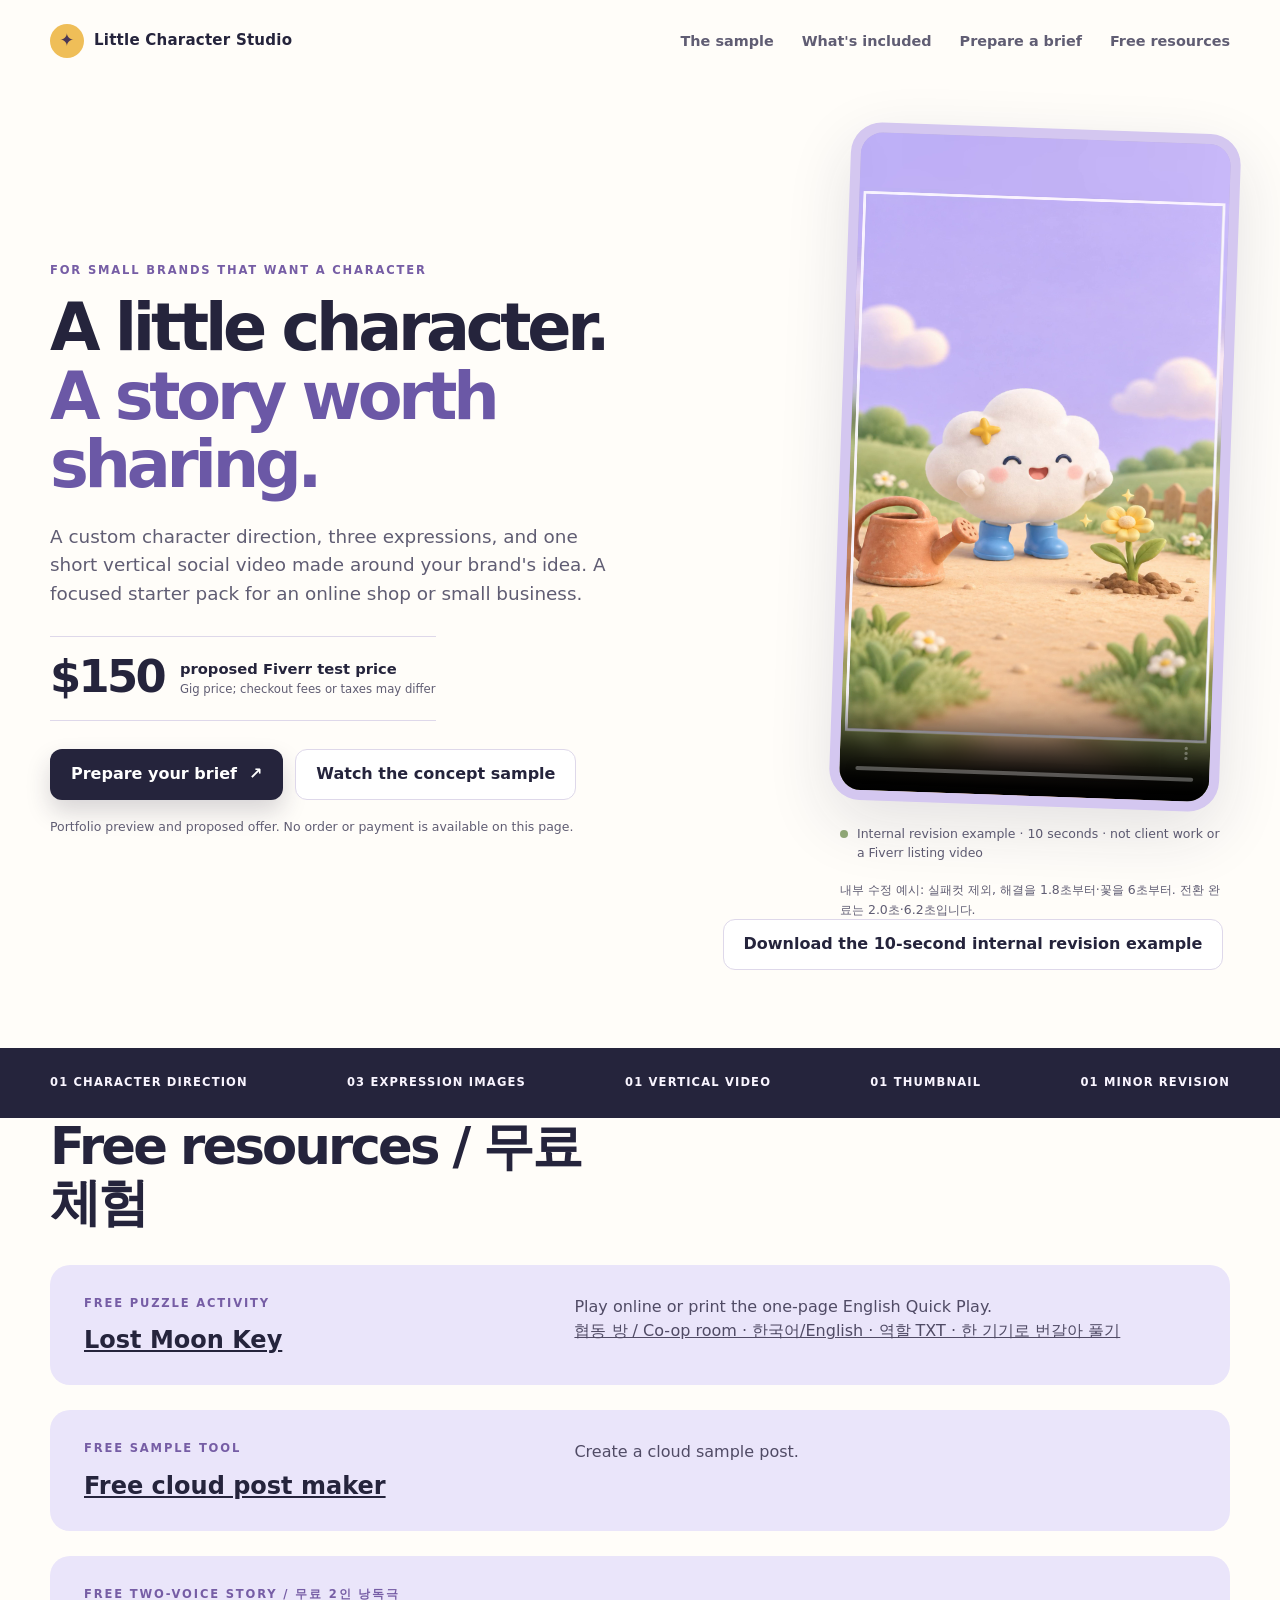
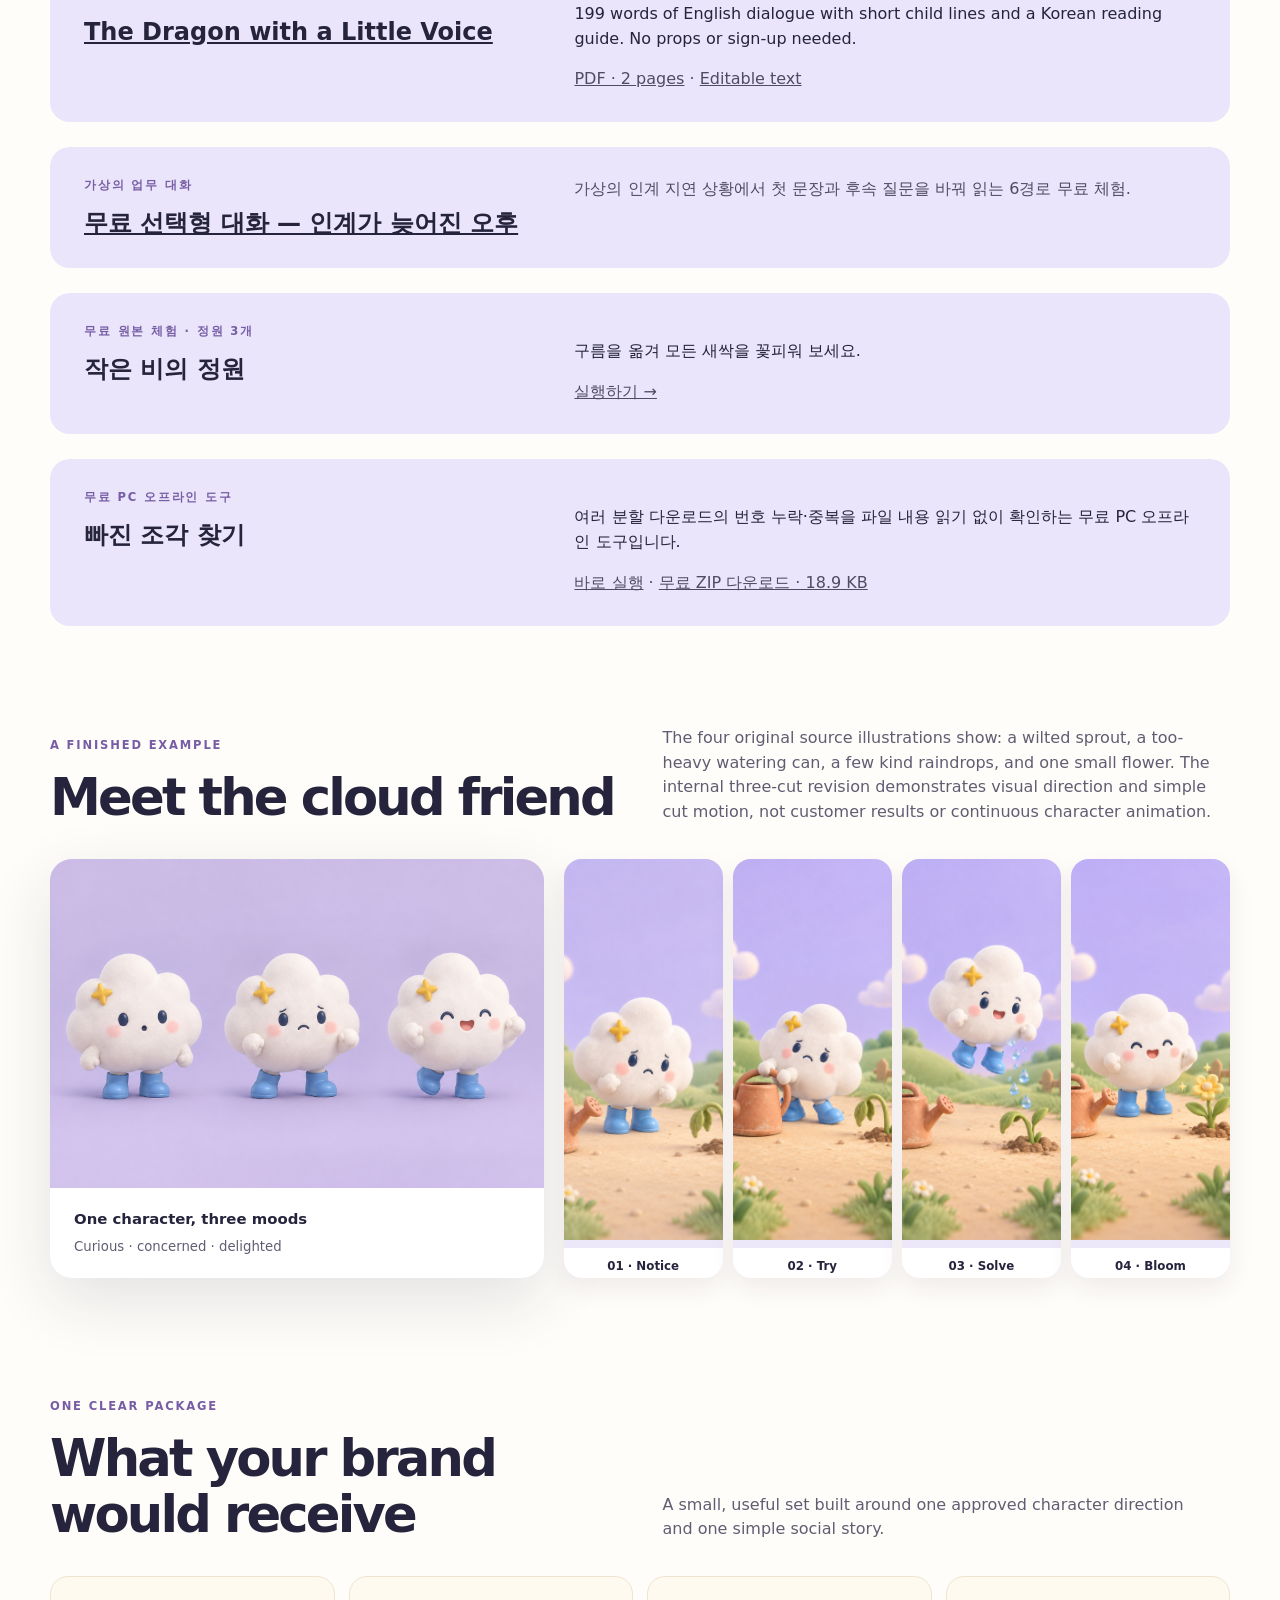
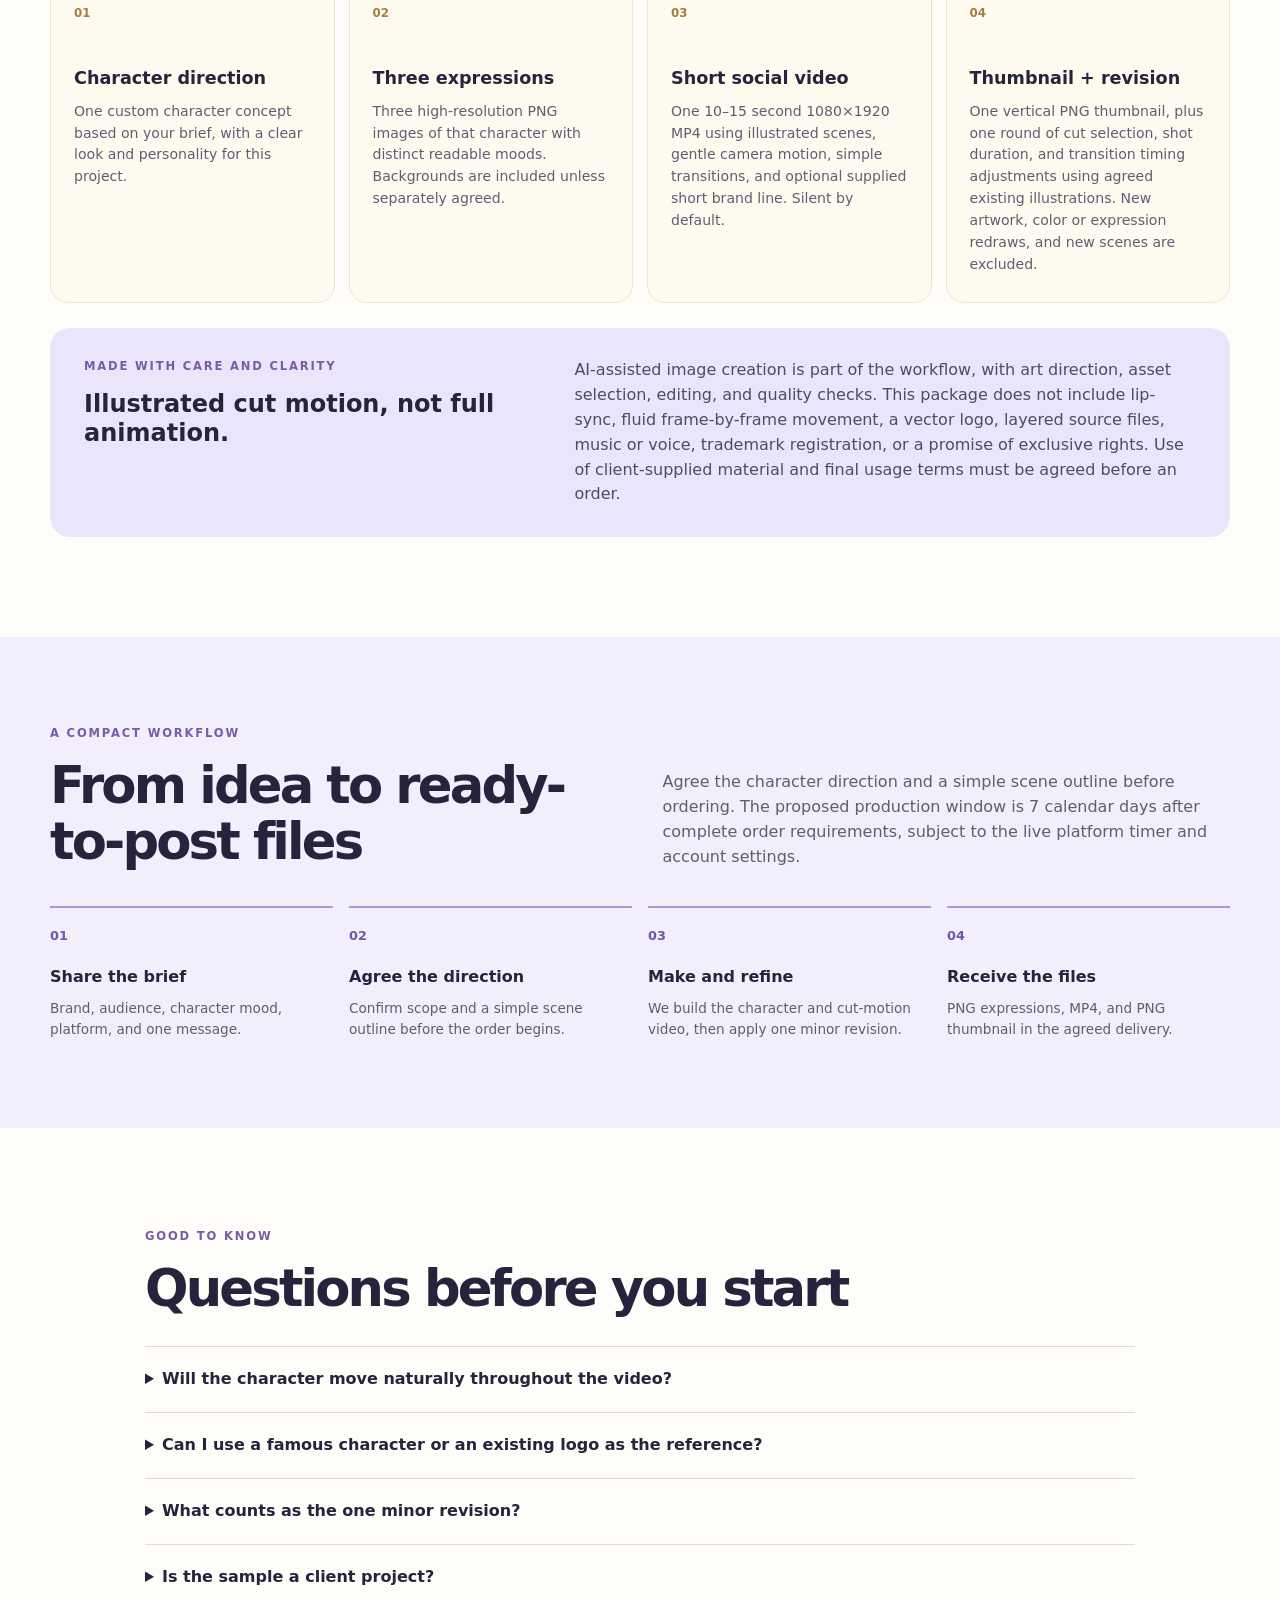
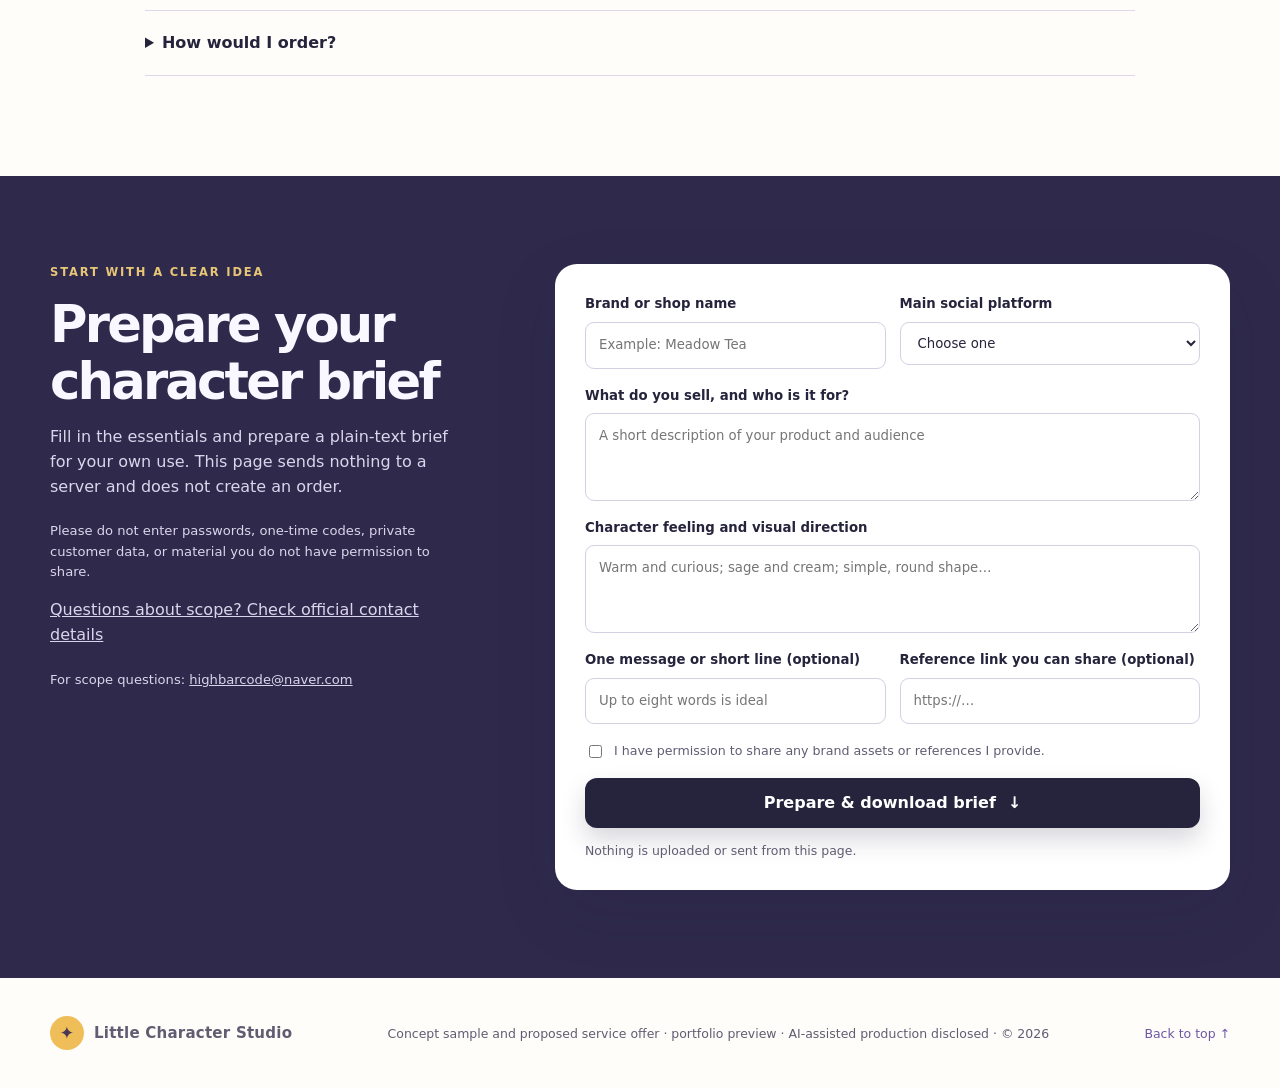
==== commit 906d2cab: "Enable split set checker on existing Pages site" ====
--- a/index.html
+++ b/index.html
@@ -45,7 +45,7 @@
     <aside class="section-shell" aria-label="무료 선택형 대화"><div class="scope-note"><div><p class="eyebrow">가상의 업무 대화</p><h3><a href="conversation-first-step/">무료 선택형 대화 — 인계가 늦어진 오후</a></h3></div><p>가상의 인계 지연 상황에서 첫 문장과 후속 질문을 바꿔 읽는 6경로 무료 체험.</p></div></aside>
 
     <aside class="section-shell" aria-label="무료 정원 퍼즐"><div class="scope-note"><div><p class="eyebrow">무료 원본 체험 · 정원 3개</p><h3>작은 비의 정원</h3></div><div><p>구름을 옮겨 모든 새싹을 꽃피워 보세요.</p><p><a href="small-rain-garden/">실행하기 →</a></p></div></div></aside>
-        <aside class="section-shell" aria-label="무료 PC 오프라인 도구"><div class="scope-note"><div><p class="eyebrow">무료 PC 오프라인 도구</p><h3>빠진 조각 찾기</h3></div><div><p>여러 분할 다운로드의 번호 누락·중복을 파일 내용 읽기 없이 확인하는 무료 PC 오프라인 도구입니다.</p><p><a href="assets/split-set-check-1.0.1-offline.zip" download>무료 ZIP 다운로드 · 18.9 KB</a></p></div></div></aside>
+        <aside class="section-shell" aria-label="무료 PC 오프라인 도구"><div class="scope-note"><div><p class="eyebrow">무료 PC 오프라인 도구</p><h3>빠진 조각 찾기</h3></div><div><p>여러 분할 다운로드의 번호 누락·중복을 파일 내용 읽기 없이 확인하는 무료 PC 오프라인 도구입니다.</p><p><a href="split-set-check/">바로 실행</a> · <a href="assets/split-set-check-1.0.1-offline.zip" download>무료 ZIP 다운로드 · 18.9 KB</a></p></div></div></aside>
 </section>
 
     <section class="section-shell story-section" id="sample" aria-labelledby="sample-title">
